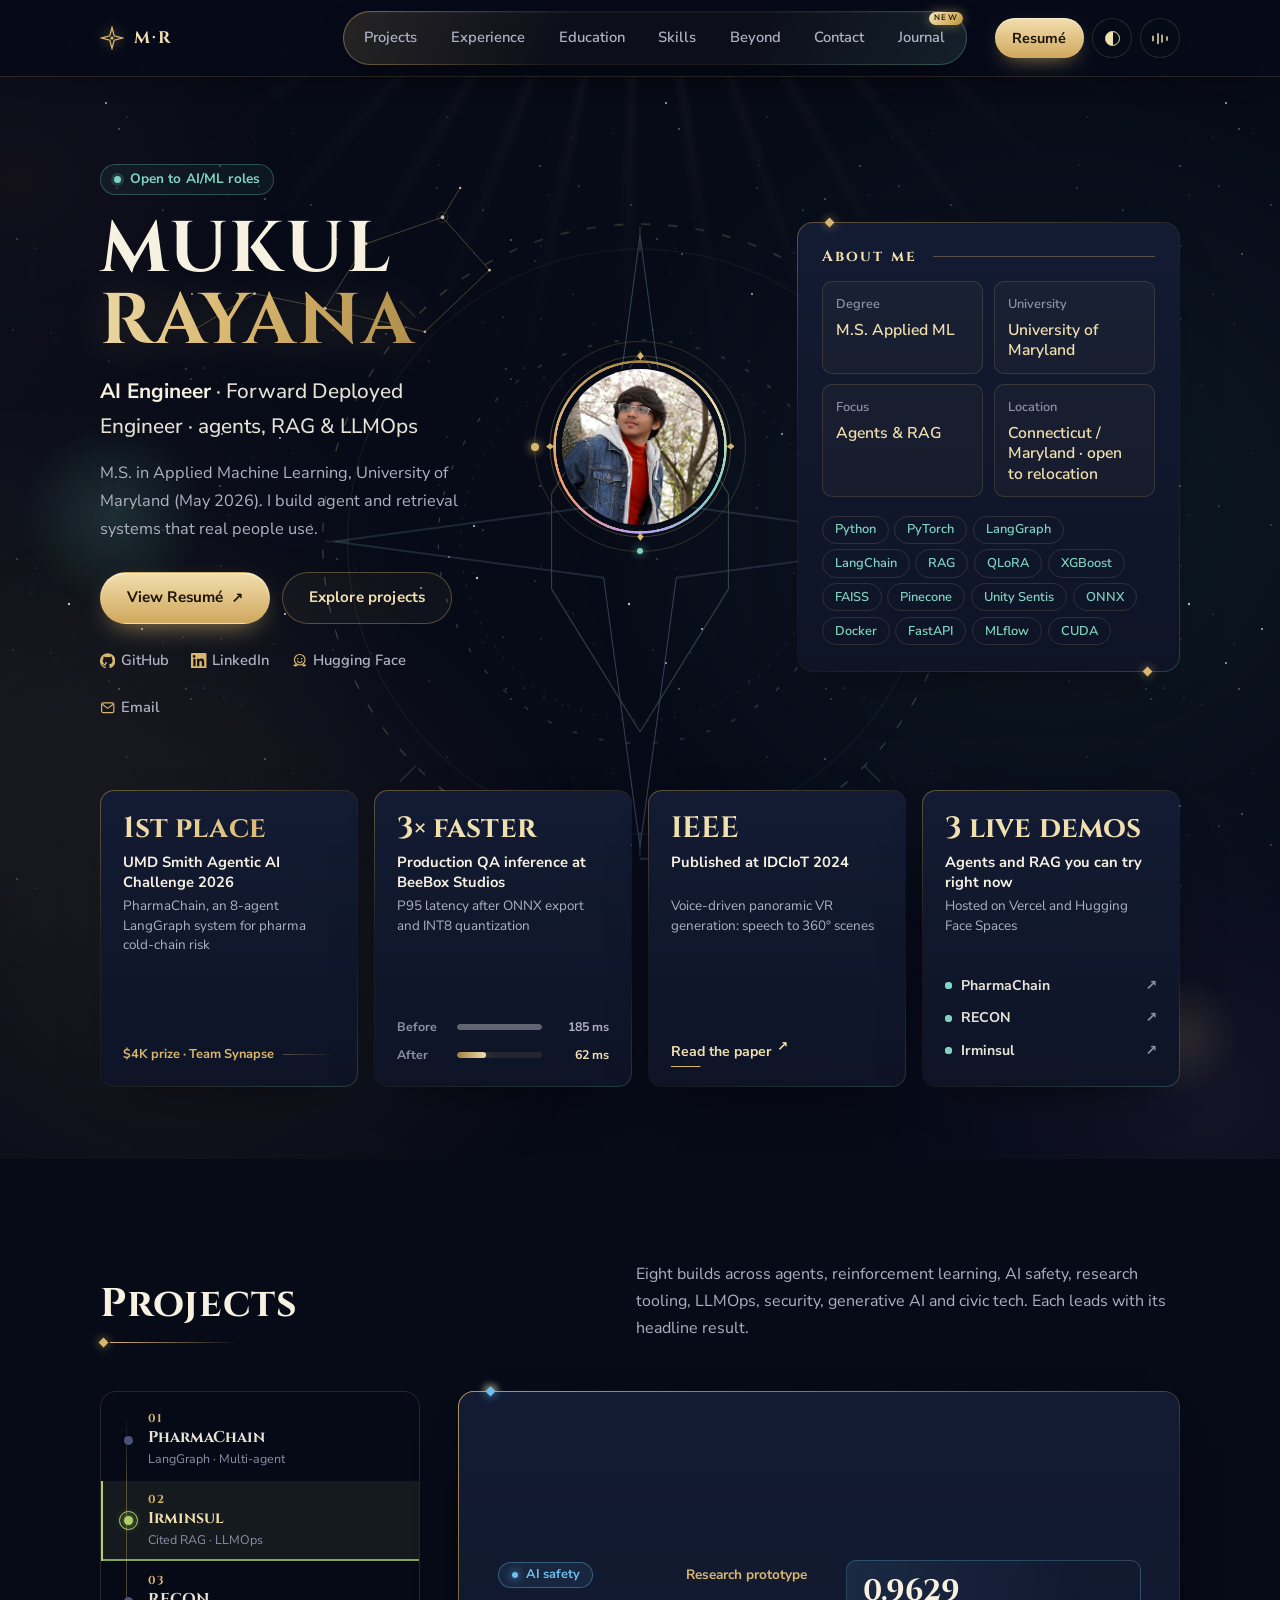
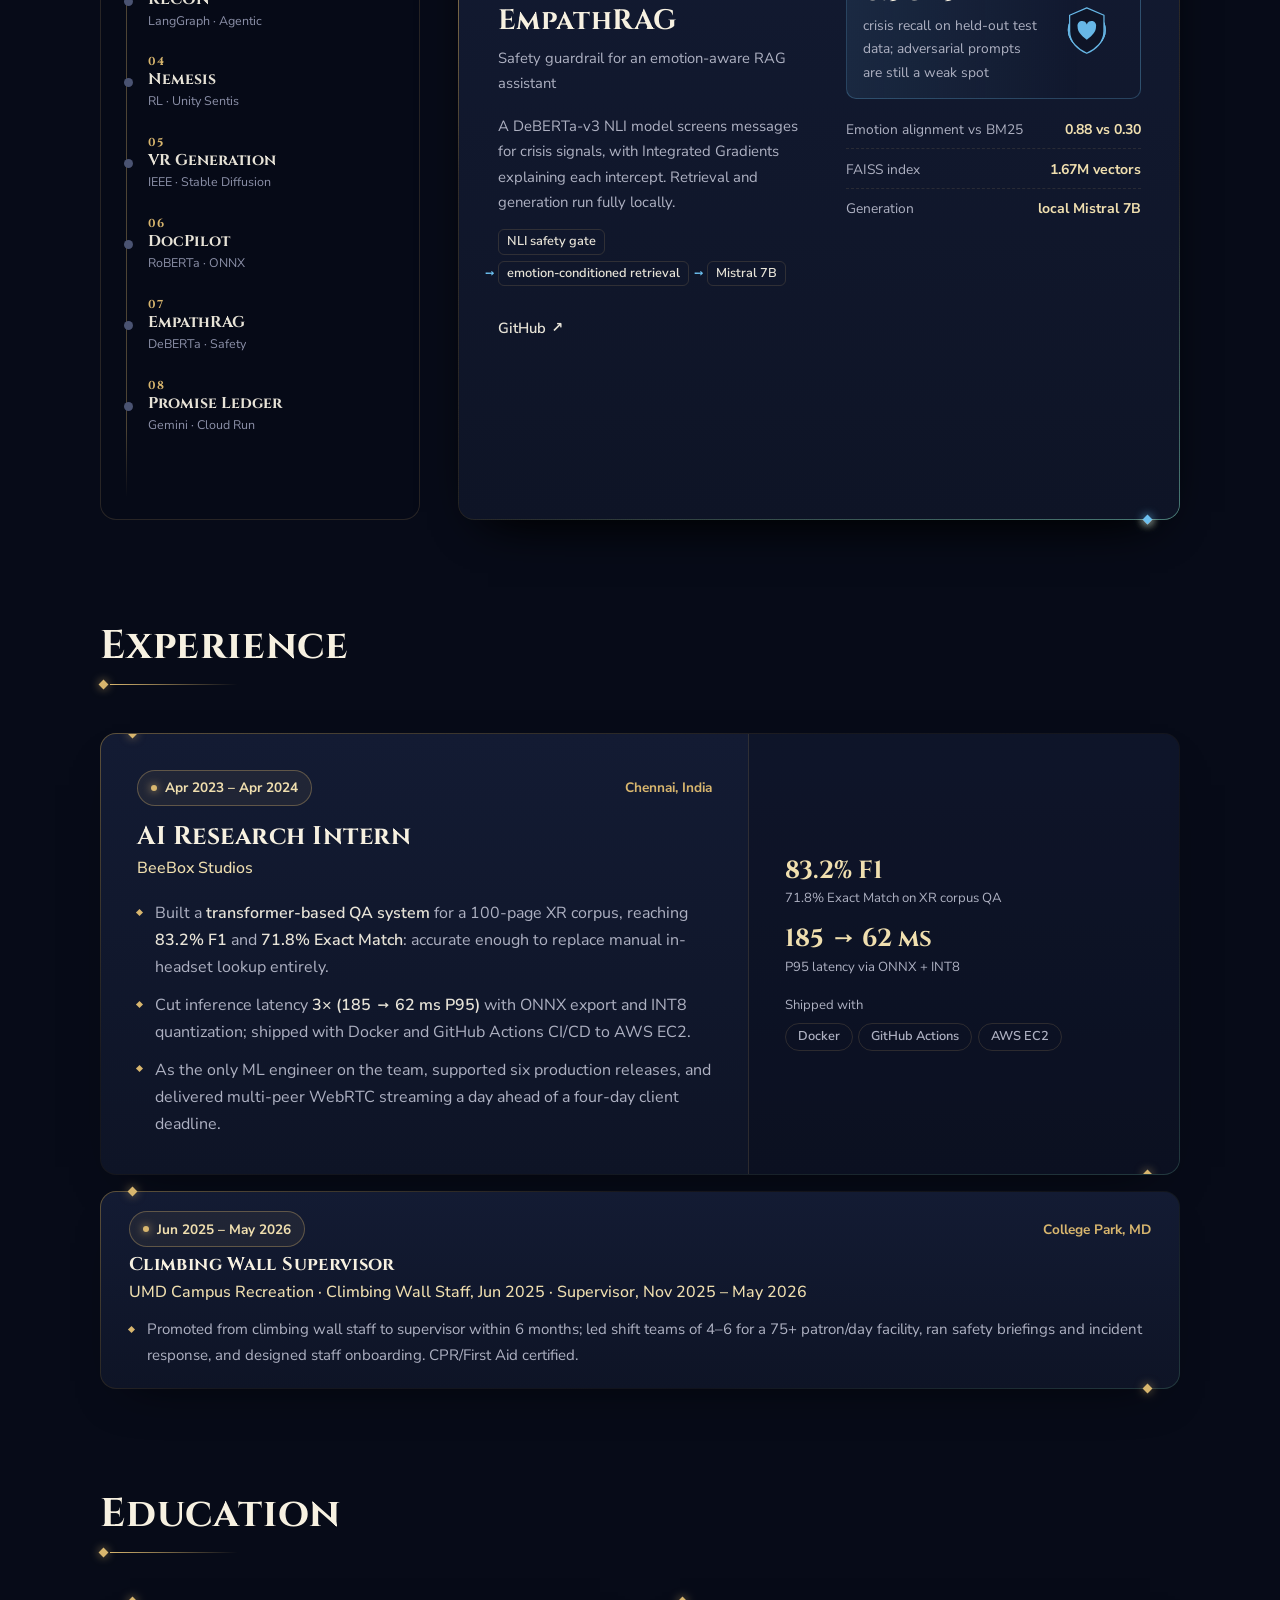
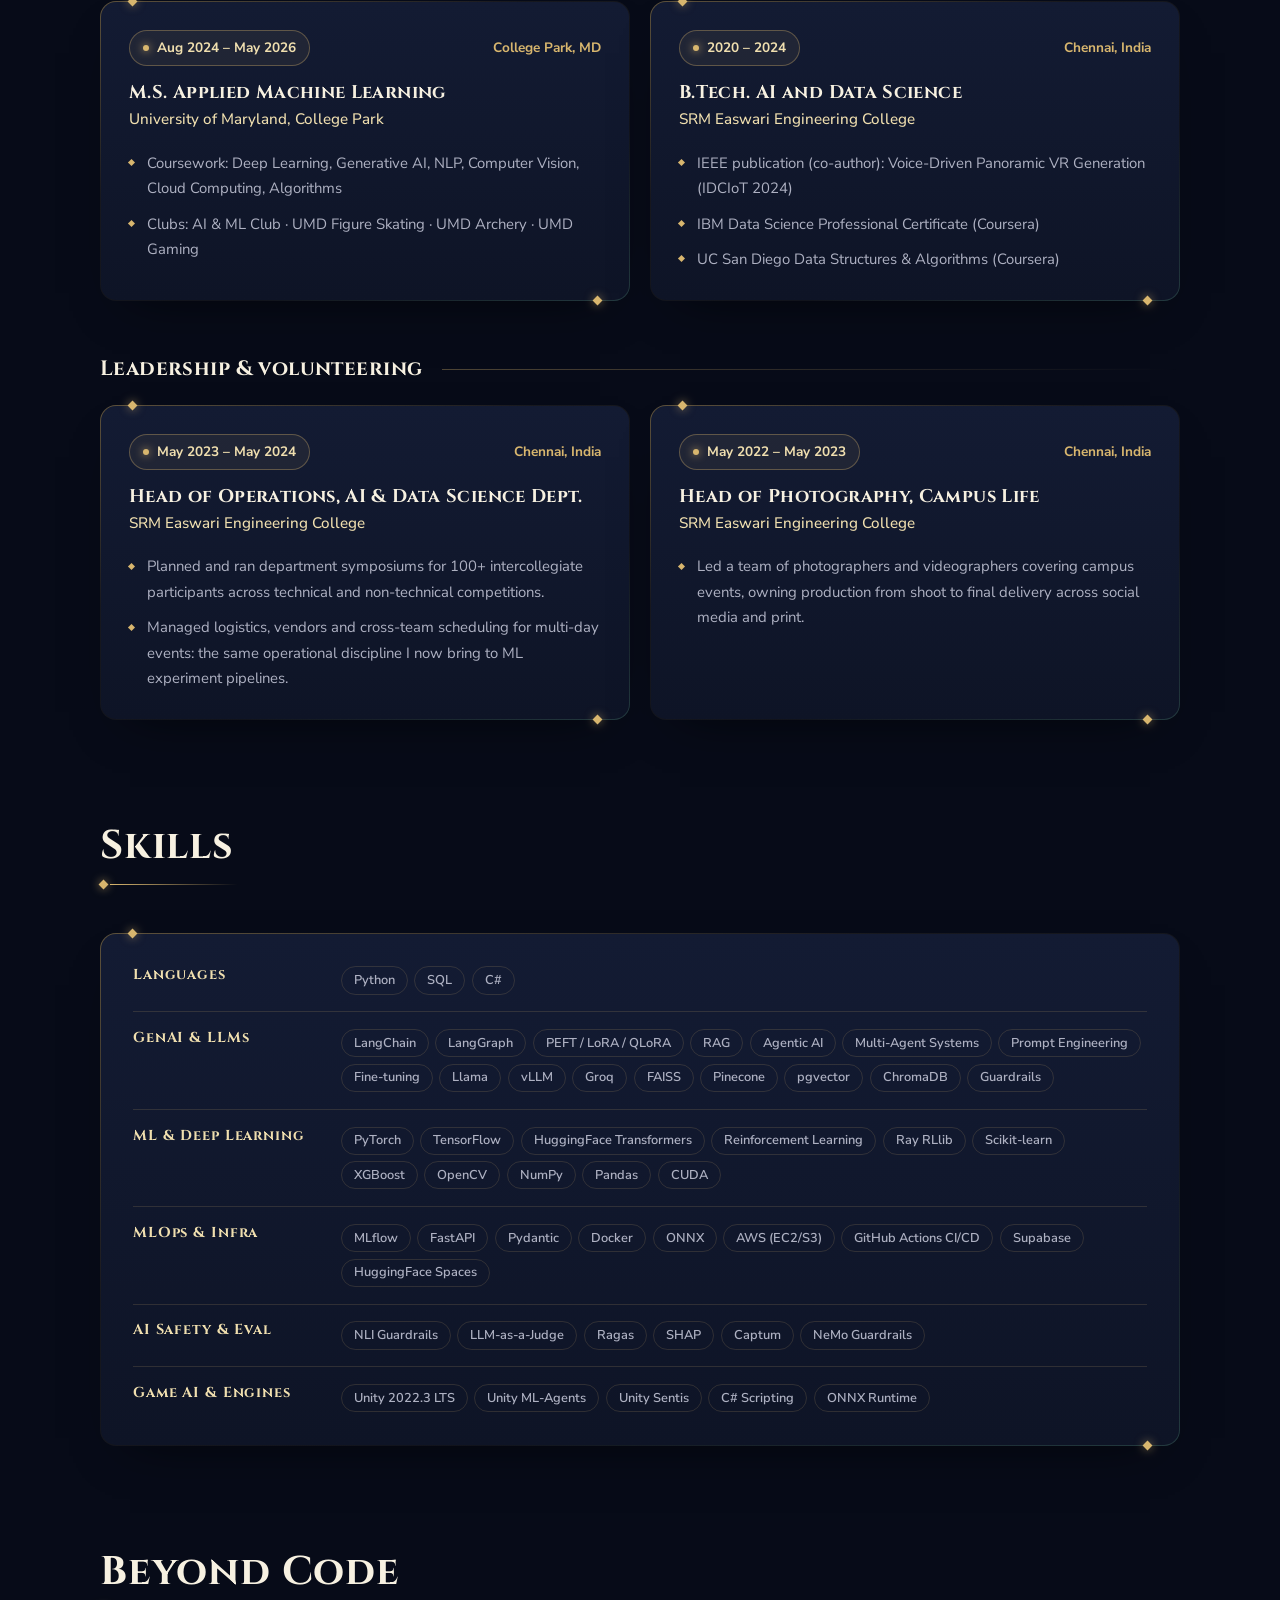
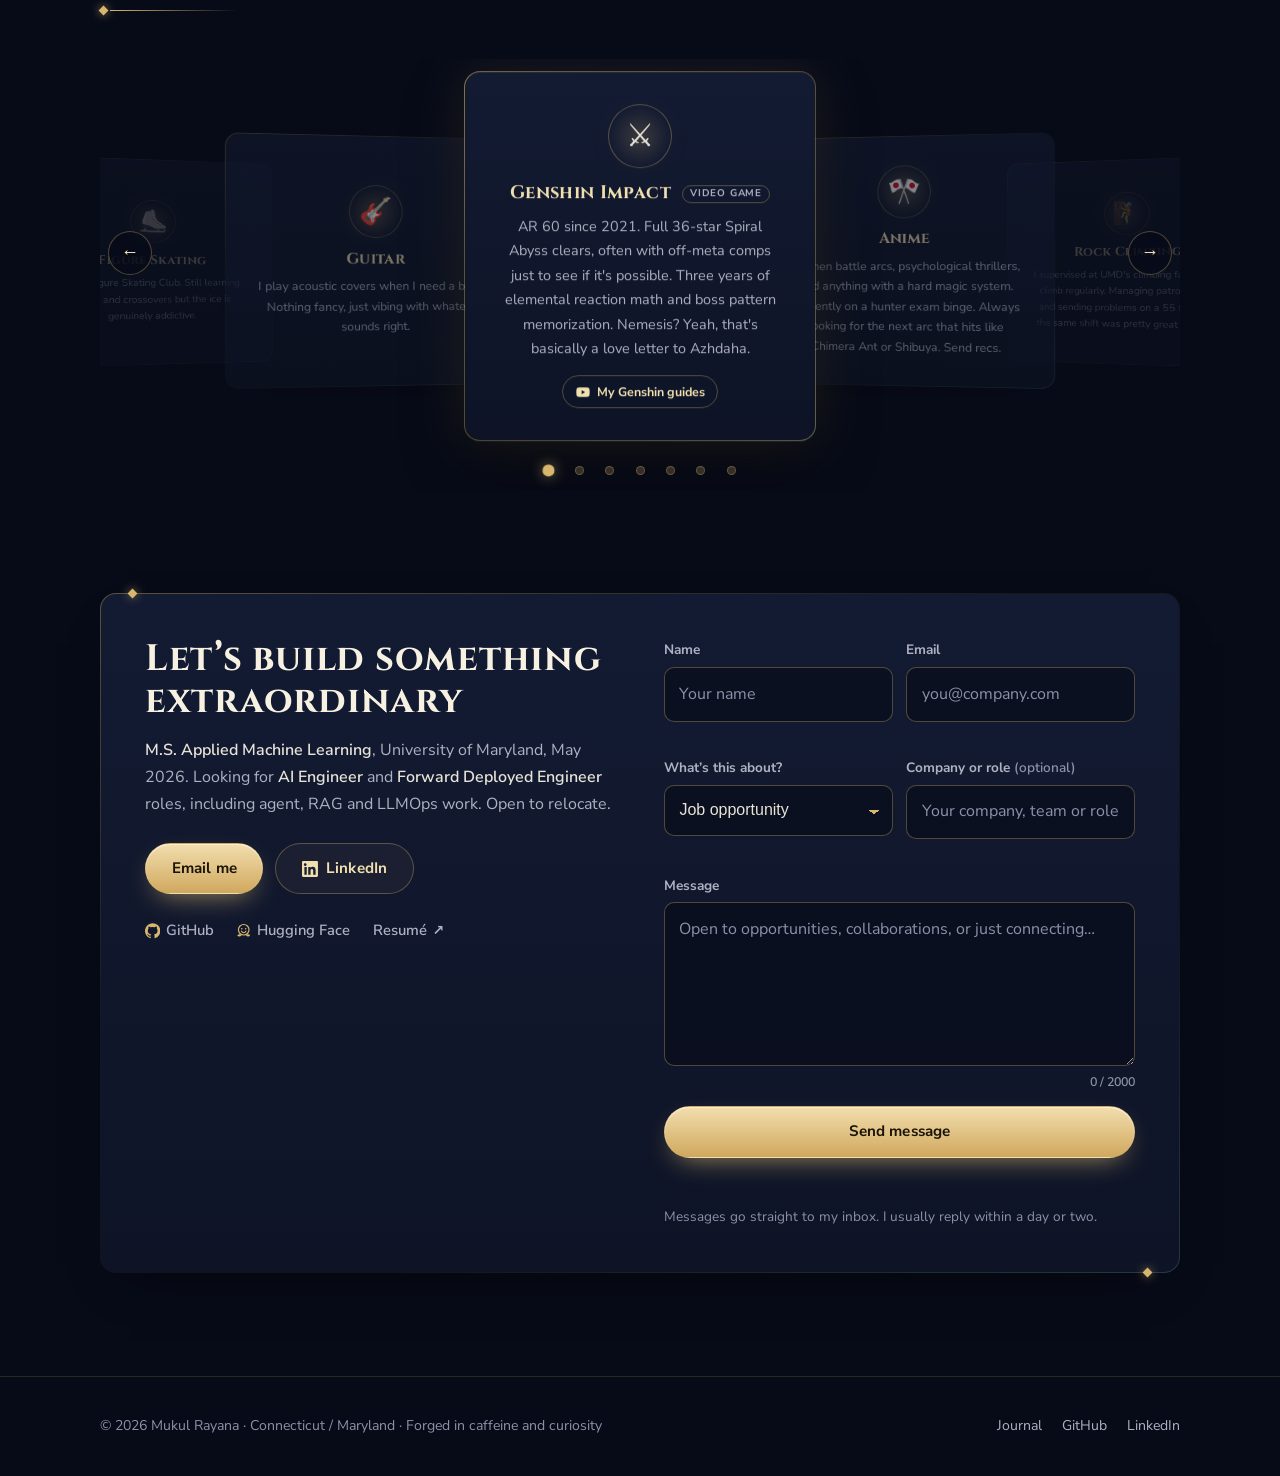
==== index.html @ 982481c1 "Demo loops: follow every tab change, pause behind pop-ups and hidden tabs, posters load near the sec" ====
<!DOCTYPE html>
<html lang="en">
<head>
<meta charset="UTF-8">
<meta http-equiv="Content-Security-Policy" content="default-src 'self'; script-src 'self'; style-src 'self' 'unsafe-inline'; img-src 'self' data:; font-src 'self'; connect-src 'self' https://api.web3forms.com; form-action 'self' https://api.web3forms.com; base-uri 'self'; object-src 'none'; frame-src 'self' https://www.youtube-nocookie.com; media-src 'self'; manifest-src 'self'; worker-src 'none'; upgrade-insecure-requests">
<meta name="referrer" content="strict-origin-when-cross-origin">
<meta name="viewport" content="width=device-width, initial-scale=1">
<title>Mukul Rayana · AI Engineer &amp; Forward Deployed Engineer</title>
<meta name="description" content="Mukul Rayana, AI engineer building agent and retrieval systems that real people use. 1st place, UMD Smith Agentic AI Challenge. IEEE co-author. Live demos.">
<meta name="theme-color" content="#060913">
<meta property="og:title" content="Mukul Rayana · AI Engineer &amp; Forward Deployed Engineer">
<meta property="og:description" content="AI engineer building agent and retrieval systems that real people use. M.S. Applied ML @ UMD. IEEE published. Live HuggingFace demos.">
<meta property="og:image" content="https://mukulray1603.github.io/assets/images/Mypic.jpeg">
<meta property="og:image:width" content="1200">
<meta property="og:image:height" content="675">
<meta property="og:url" content="https://mukulray1603.github.io/">
<meta property="og:type" content="website">
<meta name="twitter:card" content="summary_large_image">
<link rel="canonical" href="https://mukulray1603.github.io/">
<link rel="icon" href="assets/favicon.svg" type="image/svg+xml">
<link rel="preload" href="assets/fonts/nunito-sans-latin.woff2" as="font" type="font/woff2" crossorigin>
<link rel="preload" href="assets/fonts/cinzel-latin.woff2" as="font" type="font/woff2" crossorigin>
<link rel="stylesheet" href="assets/css/site.css">
<script src="assets/js/site.js" defer></script>
<script src="assets/js/head.js"></script>
<script type="application/ld+json">
{"@context":"https://schema.org","@type":"Person","name":"Mukul Rayana","jobTitle":"AI Engineer & Forward Deployed Engineer","description":"AI engineer building agent and retrieval systems that real people use.","url":"https://mukulray1603.github.io","image":"https://mukulray1603.github.io/assets/images/mukul-portrait.jpg","alumniOf":[{"@type":"CollegeOrUniversity","name":"University of Maryland, College Park"},{"@type":"CollegeOrUniversity","name":"SRM Easwari Engineering College"}],"sameAs":["https://github.com/MukulRay1603","https://linkedin.com/in/mukul-rayana","https://huggingface.co/MukulRay"],"knowsAbout":["Machine Learning","Large Language Models","Retrieval-Augmented Generation","Multi-Agent Systems","LLMOps","Reinforcement Learning","Game AI"]}
</script>
<style>
/* ─── opening: the star draws, the name settles, then we zoom through it ─── */
.intro{position:fixed;inset:0;z-index:5000;display:grid;place-items:center;align-content:center;gap:1.6rem;background:radial-gradient(circle at 50% 45%,#111a33,#070b18 65%);pointer-events:none;animation:introOut .4s .9s cubic-bezier(.7,0,.3,1) forwards}
.intro-done .intro{display:none}
.intro-star{width:min(42vmin,300px);height:auto;filter:drop-shadow(0 0 18px rgba(216,182,110,.55));animation:introZoom .4s .9s cubic-bezier(.7,0,.3,1) forwards}
.intro-star *{stroke-dasharray:1;stroke-dashoffset:1;animation:draw .7s cubic-bezier(.4,0,.2,1) forwards}
.intro-star circle{stroke-dasharray:.012 .02;stroke-dashoffset:0;opacity:0;animation:introFade .8s .25s forwards}
.intro-star polygon+polygon{animation-delay:.3s}
.intro-name{font:700 clamp(1.2rem,3vw,1.9rem)/1 var(--serif);letter-spacing:.6em;text-transform:uppercase;color:#f7f1e1;opacity:0;animation:introName .6s .2s cubic-bezier(.22,1,.36,1) forwards}
.intro-name span+span{color:#d8b66e}
@keyframes introName{to{opacity:1;letter-spacing:.22em}}
@keyframes introFade{to{opacity:.8}}
@keyframes introZoom{to{transform:scale(7) rotate(25deg);opacity:0}}
@keyframes introOut{to{opacity:0;visibility:hidden}}

/* ─── HERO ─── */
.hero{position:relative;isolation:isolate;overflow:hidden;padding-block:clamp(2.5rem,7vw,5.5rem) clamp(2.5rem,6vw,4.5rem)}
@media (min-width:1000px) and (min-height:720px){.hero{min-height:calc(100svh - 4rem);display:flex;flex-direction:column;justify-content:center}}
/* parallax layers (moved by JS: mouse on desktop, scroll everywhere) */
.layers{position:absolute;inset:0;z-index:-1;pointer-events:none}
.layer{position:absolute;inset:-8%;will-change:transform}
.l-nebula{background:
  radial-gradient(ellipse 55% 60% at 78% 38%,rgba(111,214,187,.08),transparent 60%),
  radial-gradient(ellipse 50% 55% at 18% 72%,rgba(217,184,113,.09),transparent 60%),
  radial-gradient(ellipse 40% 45% at 88% 85%,rgba(187,147,247,.07),transparent 55%),
  radial-gradient(ellipse 35% 35% at 8% 12%,rgba(242,142,98,.05),transparent 55%)}
.l-grid{background-image:linear-gradient(rgba(217,184,113,.035) 1px,transparent 1px),linear-gradient(90deg,rgba(217,184,113,.035) 1px,transparent 1px);background-size:72px 72px;
  -webkit-mask-image:radial-gradient(ellipse 70% 70% at 60% 45%,#000 20%,transparent 75%);mask-image:radial-gradient(ellipse 70% 70% at 60% 45%,#000 20%,transparent 75%)}
.hero-photo{position:relative}
.hero-photo .portrait{z-index:1}
.hero .l-rune{position:absolute;inset:auto;left:50%;top:50%;width:min(680px,92vw);height:auto;aspect-ratio:1;margin:calc(min(680px,92vw) / -2) 0 0 calc(min(680px,92vw) / -2);z-index:-1;perspective:1200px;pointer-events:none}
.rune-tilt{width:100%;height:100%;transform-style:preserve-3d;will-change:transform}
.rune{width:100%;height:100%;opacity:.32;animation:spin 60s linear infinite}
.rune .rune-inner{transform-origin:50% 50%;animation:spin 38s linear infinite reverse}
@keyframes fadein{to{opacity:1}}
.rays{position:absolute;left:50%;top:-25%;width:150%;height:115%;translate:-50% 0;pointer-events:none;transform-origin:50% 0;
  background:repeating-conic-gradient(from 180deg at 50% 0%,transparent 0deg,rgba(240,223,175,.05) 1.5deg,transparent 3.5deg,transparent 10deg);
  -webkit-mask-image:radial-gradient(ellipse 45% 70% at 50% 0%,#000 15%,transparent 72%);mask-image:radial-gradient(ellipse 45% 70% at 50% 0%,#000 15%,transparent 72%);
  animation:sway 18s ease-in-out infinite alternate}
@keyframes sway{from{transform:rotate(-3deg)}to{transform:rotate(3deg)}}
.spotlight{position:absolute;left:0;top:0;width:46rem;height:46rem;margin:-23rem 0 0 -23rem;border-radius:50%;background:radial-gradient(circle,rgba(217,184,113,.075),rgba(111,214,187,.03) 35%,transparent 62%);opacity:0;transition:opacity .6s;will-change:transform}
.hero:hover .spotlight{opacity:1}
.motes i{position:absolute;bottom:-12px;left:var(--x);width:var(--s);height:var(--s);border-radius:50%;background:var(--mc);box-shadow:0 0 8px var(--mc);opacity:0;animation:mote var(--d) var(--dl) linear infinite}
@keyframes mote{0%{transform:translate3d(0,0,0);opacity:0}12%{opacity:.85}85%{opacity:.5}100%{transform:translate3d(var(--dx),-90vh,0);opacity:0}}
.orb{position:absolute;left:var(--x);top:var(--y);width:var(--s);height:var(--s);border-radius:50%;background:radial-gradient(circle,var(--oc),transparent 68%);animation:float var(--d) ease-in-out infinite alternate}
@keyframes float{to{transform:translate(var(--tx),var(--ty)) scale(1.14)}}
/* lite tier: fewer layers, no 3D/blur, still elegant */
.lite .l-grid,.lite .motes,.lite .spotlight,.lite .shimmer{display:none}
.lite .rune,.lite .rune .rune-inner,.lite .orb,.lite .hero h1 span,.lite .rays{animation:none}
.lite .rune-tilt{will-change:auto}
.lite .orb:nth-child(n+3){display:none}
.hero.is-off *,.hero.is-off *::before,.hero.is-off *::after{animation-play-state:paused!important}
@keyframes rise{from{transform:translateY(18px)}}
.hero-grid>*{animation:rise .9s cubic-bezier(.22,1,.36,1) both}
.hero-grid>:nth-child(2){animation-delay:.1s}
.hero-grid>:nth-child(3){animation-delay:.2s}
.name-wrap{position:relative;isolation:isolate}
.figure{position:absolute;z-index:-1;left:22%;top:-8%;width:min(560px,92%);height:auto;pointer-events:none;overflow:visible}
.figure line{stroke:var(--gold);stroke-width:1;vector-effect:non-scaling-stroke;opacity:.32;stroke-dasharray:1;stroke-dashoffset:1;animation:draw 2.4s .2s cubic-bezier(.4,0,.2,1) forwards}
.figure .node{fill:var(--gold-hi);opacity:.8}
.figure .halo{fill:none;stroke:var(--gold);opacity:.3}
@keyframes draw{to{stroke-dashoffset:0}}
.no-anim .figure line{stroke-dashoffset:0}
.hero-grid{display:grid;grid-template-columns:minmax(0,1fr) auto minmax(0,1fr);gap:clamp(2rem,4vw,4.5rem);align-items:center}
.hero-photo{display:flex;flex-direction:column;align-items:center;gap:1rem}
.status{display:inline-flex;align-items:center;gap:.55rem;padding:.4rem .8rem;border:1px solid rgba(111,214,187,.3);border-radius:999px;background:rgba(111,214,187,.06);font-size:.85rem;font-weight:700;line-height:1.2;letter-spacing:.01em;color:var(--anemo)}
.status i{width:7px;height:7px;border-radius:50%;background:var(--anemo);box-shadow:0 0 0 3px rgba(111,214,187,.18)}
.hero h1{padding-top:1.2rem;font-size:clamp(2.6rem,5.6vw,5rem);line-height:1;font-weight:700;letter-spacing:.03em;text-transform:uppercase;color:var(--title)}
.hero h1 span{display:block;background:linear-gradient(100deg,var(--gold-lo) 0%,var(--gold) 25%,var(--gold-hi) 42%,var(--shine) 50%,var(--gold-hi) 58%,var(--gold) 75%,var(--gold-lo) 100%);background-size:260% 100%;background-position:100% 0;-webkit-background-clip:text;background-clip:text;color:transparent;animation:shine 9s 1.5s ease-in-out infinite;filter:drop-shadow(0 4px 22px rgba(var(--g),.2))}
@keyframes shine{0%,62%{background-position:100% 0}100%{background-position:-60% 0}}
.role{margin-top:1rem;font-size:clamp(1.05rem,2.2vw,1.3rem);font-weight:500;color:var(--text)}
.role b{color:var(--title);font-weight:700}
.lede{margin-top:1rem;max-width:36rem;color:var(--muted);font-size:1.02rem}
.hero-cta{display:flex;flex-wrap:wrap;gap:.75rem;margin-top:1.8rem}
.hero-links{display:flex;flex-wrap:wrap;gap:.2rem 1.4rem;margin-top:.9rem}
.si{width:1.05em;height:1.05em;flex:none}
.text-link .si{color:var(--gold)}
.text-link:hover .si{color:var(--gold-hi)}

.card-id{padding:1.6rem 1.5rem;max-width:26rem;justify-self:end;width:100%}
.card-lbl{display:flex;align-items:center;gap:1rem;margin-bottom:1.1rem;font:700 .95rem/1 var(--serif);letter-spacing:.14em;color:var(--gold-hi)}
.card-lbl::after{content:"";flex:1;height:1px;background:var(--line-2)}
.stat-grid{display:grid;grid-template-columns:1fr 1fr;gap:.65rem;margin-bottom:1.15rem}
.stat{padding:.75rem .85rem;border:1px solid var(--line);border-radius:10px;background:rgba(217,184,113,.035);transition:border-color .25s,background .25s}
.stat:hover{border-color:var(--line-2);background:rgba(217,184,113,.07)}
.stat span{display:block;font-size:.8rem;font-weight:600;color:var(--faint)}
.stat b{display:block;margin-top:.25rem;font-size:.98rem;font-weight:600;line-height:1.3;color:var(--gold-hi)}
.chips{display:flex;flex-wrap:wrap;gap:.35rem}
.chips .tag{color:var(--anemo);transition:color .2s,border-color .2s,transform .2s}
.chips .tag:hover{color:var(--gold-hi);border-color:var(--line-2);transform:translateY(-2px)}
.portrait{position:relative;width:clamp(10rem,11.5vw,13.5rem);height:clamp(10rem,11.5vw,13.5rem);margin:1.6rem}
.portrait img{position:relative;width:100%;height:100%;border-radius:50%;object-fit:cover;border:2px solid var(--bg);transition:transform .6s cubic-bezier(.22,1,.36,1)}
.portrait picture{position:relative;z-index:1;height:100%;border-radius:50%;overflow:hidden}
.portrait:hover img{transform:scale(1.06)}
.portrait::before{content:"";position:absolute;inset:-7px;border-radius:50%;background:conic-gradient(from 0deg,var(--gold-lo),var(--gold-hi),var(--anemo),var(--electro),var(--pyro),var(--gold),var(--gold-lo));
  -webkit-mask:radial-gradient(farthest-side,transparent calc(100% - 3px),#000 calc(100% - 2.5px));mask:radial-gradient(farthest-side,transparent calc(100% - 3px),#000 calc(100% - 2.5px));animation:spin 9s linear infinite}
.orbit{position:absolute;inset:-1.6rem;border:1px solid rgba(217,184,113,.2);border-radius:50%;animation:spin 20s linear infinite}
.orbit::before,.orbit::after{content:"";position:absolute;border-radius:50%}
.orbit::before{top:50%;left:-4px;width:8px;height:8px;margin-top:-4px;background:var(--gold);box-shadow:0 0 10px var(--gold)}
.orbit::after{bottom:-3px;left:50%;width:6px;height:6px;margin-left:-3px;background:var(--anemo);box-shadow:0 0 10px var(--anemo)}
.portrait svg{position:absolute;inset:-9%;width:118%;height:118%;max-width:none;color:var(--gold);pointer-events:none}
.portrait .ring{animation:spin 90s linear infinite;transform-origin:50% 50%}
@keyframes spin{to{transform:rotate(360deg)}}

/* quest log — headline stats */
.questlog{margin-top:clamp(2.5rem,5vw,3.75rem);display:grid;grid-template-columns:repeat(4,minmax(0,1fr));gap:1rem}
.ql{display:flex;flex-direction:column;padding:1.3rem 1.35rem 1.25rem;border-radius:14px}
.ql-v{display:block;font:700 clamp(1.5rem,2.3vw,1.95rem)/1.1 var(--serif);font-variant-numeric:lining-nums;color:var(--gold-hi);letter-spacing:.005em}
.ql-l{margin-top:.55rem;font-size:.92rem;font-weight:700;line-height:1.35;color:var(--title)}
.ql-s{margin-top:.25rem;font-size:.84rem;line-height:1.45;color:var(--muted)}
.ql-x{margin-top:auto;padding-top:1rem}
@supports (grid-template-rows:subgrid){
  .ql{display:grid;grid-row:span 4;grid-template-rows:subgrid;row-gap:0}
  .ql-x{margin-top:0;align-self:end}
}
/* 1st place: gold-foil shine */
.foil{background:linear-gradient(100deg,var(--gold) 0%,var(--gold-hi) 30%,var(--shine) 45%,var(--gold-hi) 60%,var(--gold) 100%);background-size:250% 100%;background-position:100% 0;-webkit-background-clip:text;background-clip:text;color:transparent;animation:shine 6s 2s ease-in-out infinite}
.ql-award .ql-x{display:flex;align-items:center;gap:.6rem;font-size:.8rem;font-weight:700;color:var(--gold)}
.ql-award .ql-x::before{content:"";flex:1;height:1px;background:linear-gradient(90deg,var(--line-2),transparent);order:2}
/* 3x faster: before/after latency bars */
.bars-cmp{display:grid;gap:.45rem}
.bar-row{display:grid;grid-template-columns:3.2rem minmax(0,1fr) 3.6rem;align-items:center;gap:.6rem;font-size:.78rem;font-weight:700;color:var(--faint)}
.bar-row b{text-align:right;color:var(--muted);font-weight:700}
.bar-track{height:6px;border-radius:999px;background:rgba(var(--g),.1);overflow:hidden}
.bar-fill{display:block;height:100%;width:var(--w);border-radius:inherit;background:rgba(174,177,194,.45);transform:scaleX(0);transform-origin:left;transition:transform 1.3s cubic-bezier(.22,1,.36,1)}
.bar-row.now .bar-fill{background:linear-gradient(90deg,var(--gold-lo),var(--gold-hi));box-shadow:0 0 12px rgba(var(--g),.45);transition-delay:.35s}
.bar-row.now b{color:var(--gold-hi)}
.questlog.play .bar-fill,.no-anim .bar-fill{transform:scaleX(1)}
/* IEEE: underline that draws on hover */
.paper-link{position:relative;display:inline-flex;gap:.35rem;font-size:.88rem;font-weight:700;color:var(--gold-hi);text-decoration:none}
.paper-link::after{content:"";position:absolute;left:0;right:0;bottom:-3px;height:1px;background:var(--gold);transform:scaleX(.25);transform-origin:left;transition:transform .45s cubic-bezier(.22,1,.36,1)}
.paper-link:hover::after,.paper-link:focus-visible::after{transform:scaleX(1)}
/* live demos: pulsing status dots */
.live-list{display:grid;gap:.15rem}
.live-list a{display:flex;align-items:center;gap:.6rem;min-height:30px;font-size:.88rem;font-weight:700;color:var(--text);text-decoration:none;transition:color .2s}
.live-list a:hover{color:var(--gold-hi)}
.live-list a span{margin-left:auto;color:var(--faint);font-weight:600}
.live{position:relative;width:7px;height:7px;flex:none;border-radius:50%;background:var(--anemo)}
.live::after{content:"";position:absolute;inset:0;border-radius:50%;background:var(--anemo);animation:ping 2.4s cubic-bezier(0,0,.2,1) infinite}
.live-list a:nth-child(2) .live::after{animation-delay:.8s}.live-list a:nth-child(3) .live::after{animation-delay:1.6s}
@keyframes ping{0%{transform:scale(1);opacity:.6}80%,100%{transform:scale(2.8);opacity:0}}
.lite .foil,.lite .live::after{animation:none}

/* ─── EXPERIENCE ─── */
.xp-main{display:grid;grid-template-columns:minmax(0,1.5fr) minmax(0,1fr);gap:0;overflow:hidden}
.xp-body{padding:clamp(1.4rem,3.5vw,2.25rem)}
.xp-meta{display:flex;flex-wrap:wrap;align-items:center;justify-content:space-between;gap:.5rem 1rem;font-size:.85rem;font-weight:700;color:var(--gold)}
.xp-meta span:first-child{display:inline-flex;align-items:center;gap:.5rem;padding:.34rem .8rem;border-radius:999px;border:1px solid var(--line-2);background:rgba(var(--g),.07);color:var(--gold-hi)}
.xp-meta span:first-child::before{content:"";width:6px;height:6px;border-radius:50%;background:var(--gold);box-shadow:0 0 8px var(--gold)}
.xp-role{margin-top:1rem;font-size:clamp(1.3rem,2.2vw,1.6rem);color:var(--title)}
.xp-co{margin-top:.25rem;font-weight:500;color:var(--gold-hi)}
.bullets{margin-top:1.1rem;display:grid;gap:.65rem}
.bullets li{position:relative;padding-left:1.15rem;color:var(--muted)}
.bullets li::before{content:"";position:absolute;left:0;top:.62em;width:5px;height:5px;transform:rotate(45deg);background:var(--gold)}
.bullets b{color:var(--text);font-weight:600}
.xp-stats{padding:clamp(1.4rem,3.5vw,2.25rem);border-left:1px solid var(--line);background:rgba(var(--ink),.35);display:grid;gap:1rem;align-content:center}
.xs{display:grid;gap:.2rem}
.xs-v{font:700 1.55rem/1.1 var(--serif);font-variant-numeric:lining-nums;color:var(--gold-hi)}
.xs-l{font-size:.82rem;color:var(--muted)}
.xs-stack{display:flex;flex-wrap:wrap;gap:.35rem;margin-top:.2rem}
.xp-minor{margin-top:1rem;padding:1.2rem clamp(1.2rem,3vw,1.75rem)}
.xp-minor .xp-role{font-size:1.15rem;margin-top:.4rem}
.xp-minor .bullets{margin-top:.7rem;font-size:.94rem}

/* ─── PROJECTS (artifacts) ─── */
/* Stellar Archive: constellation rail + one project on stage, auto-advance */
.archive{display:grid;grid-template-columns:20rem minmax(0,1fr);gap:clamp(1.25rem,3vw,2.5rem);align-items:start}
.rail{position:sticky;top:5.5rem;display:flex;flex-direction:column;padding:.5rem 0;border:1px solid var(--line);border-radius:var(--r);background:rgba(var(--ink),.62)}
.rail::before{content:"";position:absolute;left:calc(1.25rem + 5px);top:1.4rem;bottom:1.4rem;width:1px;background:linear-gradient(transparent,var(--line-2) 10%,var(--line-2) 90%,transparent)}
.rail-item{--c:var(--gold);position:relative;display:flex;align-items:center;gap:.95rem;width:100%;padding:.85rem 1.25rem;border:0;border-left:2px solid transparent;background:none;text-align:left;cursor:pointer;overflow:hidden;transition:background .25s,border-color .25s}
.rail-item:hover{background:rgba(217,184,113,.045)}
.rail-item[aria-selected="true"]{border-left-color:var(--c);background:color-mix(in srgb,var(--c) 8%,transparent)}
.rail-item:focus-visible{outline:2px solid var(--gold-hi);outline-offset:-3px;border-radius:0}
.rail-dot{position:relative;z-index:1;flex:none;width:9px;height:9px;margin-left:1px;border-radius:50%;background:var(--dot);transition:background .3s,box-shadow .3s}
.rail-item:hover .rail-dot{background:color-mix(in srgb,var(--c) 60%,var(--dot))}
.rail-item[aria-selected="true"] .rail-dot{background:var(--c);box-shadow:0 0 10px var(--c)}
.rail-item[aria-selected="true"] .rail-dot::after{content:"";position:absolute;inset:-5px;border-radius:50%;border:1px solid var(--c);animation:pulse 2.4s ease-out infinite}
@keyframes pulse{from{opacity:.8;transform:scale(1)}to{opacity:0;transform:scale(2.4)}}
.rail-text{display:grid;min-width:0}
.rail-num{font:700 .72rem/1 var(--serif);letter-spacing:.1em;font-variant-numeric:lining-nums;color:var(--gold)}
[data-theme="light"] .rail-num{color:var(--gold-hi)}
.rail-name{margin-top:.25rem;font:700 .98rem/1.2 var(--serif);color:var(--text);transition:color .25s}
.rail-item:hover .rail-name,.rail-item[aria-selected="true"] .rail-name{color:var(--gold-hi)}
.rail-sub{margin-top:.2rem;font-size:.78rem;line-height:1.3;color:var(--faint);white-space:nowrap;overflow:hidden;text-overflow:ellipsis}
.rail-bar{position:absolute;left:0;right:0;bottom:0;height:2px;background:var(--c);opacity:.75;transform:scaleX(0);transform-origin:left}
.archive.auto .rail-item[aria-selected="true"] .rail-bar{animation:fill 9s linear forwards}
.archive.paused .rail-bar{animation-play-state:paused!important}
@keyframes fill{to{transform:scaleX(1)}}
.stage{position:relative;display:grid;min-width:0}
.stage>.art{grid-area:1/1;opacity:0;visibility:hidden;transform:translateY(16px) scale(.985);transition:opacity .45s,transform .55s cubic-bezier(.22,1,.36,1),visibility 0s .45s,border-color .25s}
.art-num{display:none}
.stage>.art.is-on{opacity:1;visibility:visible;transform:none;transition:opacity .55s .1s,transform .65s cubic-bezier(.22,1,.36,1) .1s,visibility 0s,border-color .25s}
@media (min-width:1100px){.archive{align-items:stretch}}
@media (min-width:861px) and (max-width:1099px){.stage>.art:not(.is-on){display:none}}
@media (min-width:1100px){
  .stage>.art:not(.art-feat){display:grid;grid-template-columns:minmax(0,1.05fr) minmax(0,1fr);column-gap:clamp(1.5rem,3vw,3rem);grid-auto-flow:row dense;align-content:center;padding:clamp(1.75rem,3vw,2.75rem)}
  .stage>.art:not(.art-feat)>*{grid-column:1}
  .stage>.art:not(.art-feat)>.main-stat{grid-column:2;grid-row:1/span 3;align-self:end;margin-top:0}
  .stage>.art:not(.art-feat)>.subs{grid-column:2;grid-row:4/span 4;align-self:start}
  .stage>.art:not(.art-feat) h3{font-size:clamp(1.45rem,2.2vw,1.85rem)}
  .stage>.art:not(.art-feat)>.art-links{padding-top:1.25rem}
  /* project section: list and card share one height; cards with media keep tags and links beside the thumbnails */
  .stage>.art:has(>.demos)>.subs{grid-row:4}
  .stage>.art:has(>.demos)>.demos{grid-column:1;grid-row:5;margin-top:1rem}
  .stage>.art:has(>.demos)>.art-side{grid-column:2;grid-row:5;align-self:center;margin-top:1rem}
  .art-side .flow{margin-top:0}
  .art-side .art-links{padding-top:.8rem}
  /* featured card: wider text column, compact pipeline, only the stat the pipeline doesn't already show */
  .art-feat{grid-template-columns:minmax(0,1.25fr) minmax(0,1fr)}
  .art-feat .subs{margin-top:.5rem}
  .art-feat .subs li:not(:nth-child(3)){display:none}
  .arch{padding:.95rem 1rem}
  .arch ol{gap:.4rem}
  .arch li{padding:.5rem .75rem .5rem 2.5rem}
  .arch li::before{top:.55rem}
  .arch-title{margin-bottom:.75rem}
  .arch .lanes span{padding:.3rem .45rem}
  .art-num{position:absolute;right:1.75rem;bottom:.5rem;font:700 clamp(4.5rem,7.5vw,7.5rem)/1 var(--serif);color:var(--c);opacity:.07;pointer-events:none;user-select:none}
}

/* Beyond: 3D coverflow */
.cover{position:relative;height:27rem;perspective:1400px;overflow:hidden;touch-action:pan-y}
.cover-track{position:relative;height:100%;transform-style:preserve-3d}
.cover .hobby{position:absolute;left:50%;top:50%;width:min(22rem,78vw);min-height:19rem;margin:0;translate:-50% -55%;display:flex;flex-direction:column;align-items:center;justify-content:center;text-align:center;padding:2rem 2.2rem;
  transition:transform .75s cubic-bezier(.25,.46,.45,.94),opacity .6s,border-color .4s,box-shadow .6s;backface-visibility:hidden;cursor:pointer}
.cover .hobby.is-on{border-color:var(--line-2);box-shadow:0 0 50px rgba(217,184,113,.12),0 24px 60px rgba(0,0,0,.45);cursor:default}
.cover .hobby-top{flex-direction:column;gap:.9rem}
.cover .hobby h3{font-size:1.15rem}
.cover-btn{position:absolute;top:45%;z-index:20;width:44px;height:44px;margin-top:-22px;border-radius:50%;border:1px solid var(--line-2);background:rgba(var(--ink),.75);color:var(--gold-hi);font-size:1.1rem;cursor:pointer;transition:background .2s,transform .2s}
.cover-btn:hover{background:rgba(217,184,113,.14);transform:scale(1.08)}
.cover-prev{left:.5rem}.cover-next{right:.5rem}
.cover-dots{position:absolute;left:0;right:0;bottom:.5rem;display:flex;justify-content:center;gap:.4rem;z-index:20}
.cover-dots button{width:24px;height:24px;padding:0;border:0;background:none;cursor:pointer;display:grid;place-items:center}
.cover-dots button::before{content:"";width:9px;height:9px;border-radius:50%;background:rgba(217,184,113,.22);border:1px solid rgba(217,184,113,.3);transition:transform .3s,background .3s}
.cover-dots button[aria-current="true"]::before{background:var(--gold);box-shadow:0 0 10px rgba(217,184,113,.6);transform:scale(1.35)}
.art{--c:var(--gold);display:flex;flex-direction:column;padding:clamp(1.25rem,3vw,1.75rem);transition:border-color .25s,transform .25s}
.art:hover{border-color:color-mix(in srgb,var(--c) 45%,transparent);transform:translateY(-2px)}
.art::before,.art::after{background:var(--c)!important;box-shadow:0 0 10px var(--c)!important}
.art-top{display:flex;align-items:center;justify-content:space-between;gap:.75rem;flex-wrap:wrap}
.art-rank{font-size:.85rem;font-weight:700;color:var(--gold)}
.art h3{margin-top:1rem;font-size:1.35rem;color:var(--title)}
.art-sub{margin-top:.3rem;color:var(--muted);font-size:.92rem}
.main-stat{margin-top:1.15rem;padding:.85rem 1rem;border-radius:10px;border:1px solid color-mix(in srgb,var(--c) 26%,transparent);background:linear-gradient(90deg,color-mix(in srgb,var(--c) 10%,transparent),transparent 80%)}
/* Irminsul: older build behind a small toggle */
.older{margin-top:.9rem;font-size:.86rem}
.older summary{display:inline-flex;align-items:center;gap:.45rem;padding:.3rem .8rem;border:1px solid var(--line-2);border-radius:999px;color:var(--muted);font-weight:700;cursor:pointer;list-style:none;transition:border-color .2s,color .2s}
.older summary::-webkit-details-marker{display:none}
.older summary::after{content:"";width:.45rem;height:.45rem;border-right:1.5px solid currentColor;border-bottom:1.5px solid currentColor;rotate:45deg;translate:0 -.12rem;transition:rotate .2s}
.older[open] summary::after{rotate:225deg;translate:0 .1rem}
.older summary:hover,.older summary:focus-visible{border-color:var(--c);color:var(--title)}
.older-body{margin-top:.7rem;padding:.8rem 1rem;border:1px dashed var(--line-2);border-radius:10px;color:var(--muted)}
.older-body .subs{margin-top:.5rem}
.older-body .text-link{display:inline-block;margin-top:.6rem;font-size:.84rem}
/* animated project icons inside the headline-number box */
.main-stat{position:relative;padding-right:6.4rem}
.mi{position:absolute;right:1rem;top:50%;width:4.6rem;height:4.6rem;translate:0 -50%;color:var(--c);opacity:.95;overflow:visible}
.mi *{transform-box:fill-box;transform-origin:center}
.mi-trace{stroke-dasharray:28 72;animation:miTrace 2.6s linear infinite}
@keyframes miTrace{from{stroke-dashoffset:100}to{stroke-dashoffset:0}}
.mi-blink{animation:miBlink 2.4s ease-in-out infinite}@keyframes miBlink{50%{opacity:.15}}
.mi-pulse{animation:miPulse 3s ease-in-out infinite}@keyframes miPulse{50%{transform:scale(1.18);opacity:.55}}
.mi-ripple{animation:miRipple 3.6s ease-out infinite}@keyframes miRipple{0%{transform:scale(.6);opacity:.9}100%{transform:scale(1.6);opacity:0}}
.mi-spin{animation:miSpin 14s linear infinite}.mi-sweep{transform-box:view-box;transform-origin:0 0;animation:miSpin 3.2s linear infinite}
@keyframes miSpin{to{transform:rotate(360deg)}}
.mi-scan{animation:miScan 2.8s ease-in-out infinite alternate}@keyframes miScan{from{transform:translateY(-14px)}to{transform:translateY(46px)}}
.mi-turn{animation:miTurn 4s ease-in-out infinite}@keyframes miTurn{50%{transform:scaleX(-1)}}
.stage>.art:not(.is-on) .mi *,.lite .mi *{animation-play-state:paused}
@media (prefers-reduced-motion:reduce){.mi *{animation:none!important}}
@media (max-width:480px){.main-stat{padding-right:5.2rem}.mi{width:3.8rem;height:3.8rem;right:.7rem}}
.main-stat b{display:block;font:700 1.85rem/1.1 var(--serif);font-variant-numeric:lining-nums;color:var(--title)}
.main-stat span{display:block;margin-top:.4rem;font-size:.86rem;color:var(--muted)}
.subs{margin-top:.8rem;display:grid;gap:.1rem}
.subs li{display:flex;justify-content:space-between;align-items:baseline;gap:1rem;padding:.42rem 0;border-bottom:1px dashed rgba(217,184,113,.12);font-size:.86rem}
.subs li:last-child{border-bottom:0}
.subs span{color:var(--muted)}
.subs span{flex:0 1 auto;min-width:5.5rem}
.subs b{flex:0 1 auto;min-width:0;font-size:.88rem;font-weight:700;line-height:1.3;color:var(--gold-hi);text-align:right;text-wrap:balance;overflow-wrap:anywhere}
.art-desc{margin-top:.95rem;color:var(--muted);font-size:.93rem}
.flow{margin-top:.9rem;display:flex;flex-wrap:wrap;align-items:center;gap:.35rem;font-size:.8rem;line-height:1.4;font-weight:600;color:var(--faint)}
.flow{gap:.35rem 1.15rem}
.flow span{position:relative;padding:.18rem .5rem;border:1px solid var(--line);border-radius:6px;color:var(--text)}
.flow span+span::before{content:"→";position:absolute;left:-1rem;top:.18rem;color:var(--c)}
.demos{display:grid;grid-template-columns:1fr 1fr;gap:.75rem;margin-top:1rem}
.demo-tile{position:relative;display:block;aspect-ratio:16/10;padding:0;border:1px solid var(--line-2);border-radius:12px;overflow:hidden;background:#0d1222;cursor:pointer;transition:border-color .2s,transform .2s}
.demo-tile img,.demo-tile video{position:absolute;inset:0;width:100%;height:100%;object-fit:cover;display:block}
.demo-tile:hover,.demo-tile:focus-visible{border-color:var(--gold);transform:translateY(-2px)}
.demo-tile:focus-visible{outline:2px solid var(--gold-hi);outline-offset:3px}
.demo-tag{position:absolute;left:.4rem;bottom:.4rem;display:inline-flex;align-items:center;gap:.35rem;padding:.22rem .55rem .22rem .45rem;border-radius:999px;font-size:.7rem;font-weight:700;color:#14110a;background:var(--gold);box-shadow:0 3px 12px rgba(0,0,0,.35)}
.demos-one{grid-template-columns:1.15fr 1fr;align-items:center}
.demo-credit{margin:0;font-size:.78rem;line-height:1.45;color:var(--faint)}
.demo-tag svg{width:.85rem;height:.85rem}
.demo-tag .live{width:.5rem;height:.5rem;border-radius:50%;background:#1f8a4c;box-shadow:0 0 0 2px rgba(31,138,76,.25)}
dialog.cv.pv{height:fit-content;max-height:92vh;width:min(60rem,calc(100% - 2rem))}
.pv-body{position:relative;aspect-ratio:16/9;background:#000}
.pv-body iframe,.pv-body video{position:absolute;inset:0;width:100%;height:100%;border:0;display:block;object-fit:contain;background:#0d1222}
.pv-note{margin:0;padding:.7rem 1.4rem .9rem;font-size:.82rem;color:var(--muted)}
@media (prefers-reduced-motion:reduce){.demo-tile:hover,.demo-tile:focus-visible{transform:none}}
.art-links{margin-top:auto;padding-top:1rem;display:flex;flex-wrap:wrap;gap:.2rem 1.25rem}
.art-links a{color:var(--text)}

/* featured artifact */
.art-feat{display:grid;grid-template-columns:minmax(0,1.1fr) minmax(0,1fr);gap:clamp(1.25rem,3vw,2.5rem);align-items:start}
.art-feat .art-col{display:flex;flex-direction:column;height:100%}
.art-feat h3{font-size:clamp(1.45rem,2.4vw,1.85rem)}
.arch{padding:1.1rem;border:1px solid var(--line);border-radius:12px;background:rgba(var(--ink),.45)}
.arch-title{font:700 .85rem/1 var(--serif);letter-spacing:.12em;color:var(--gold-hi);margin-bottom:1rem}
.arch ol{list-style:none;padding:0;display:grid;gap:.5rem;counter-reset:s}
.arch li{position:relative;display:grid;gap:.1rem;padding:.65rem .8rem .65rem 2.6rem;border:1px solid var(--line);border-radius:10px;background:var(--surface);font-size:.85rem;color:var(--muted)}
.arch li b{color:var(--text);font-weight:600;font-size:.88rem}
.arch li::before{counter-increment:s;content:counter(s);position:absolute;left:.8rem;top:.7rem;width:1.3rem;height:1.3rem;display:grid;place-items:center;border-radius:50%;border:1px solid var(--c);color:var(--c);font:700 .72rem/1 var(--sans)}
.arch li+li::after{content:"";position:absolute;left:1.43rem;top:-.55rem;width:1px;height:.55rem;background:var(--c);opacity:.6}
.arch .lanes{display:flex;flex-wrap:wrap;gap:.4rem;margin-top:.45rem}
.arch .lanes span{flex:1 1 auto;overflow-wrap:normal;padding:.4rem .45rem;border:1px dashed color-mix(in srgb,var(--c) 40%,transparent);border-radius:8px;font-size:.76rem;font-weight:600;line-height:1.35;color:var(--text);text-align:center}
.arch-foot{margin-top:.8rem;font-size:.85rem;font-weight:700;color:var(--c)}

/* ─── EDUCATION / LEADERSHIP ─── */
.two{display:grid;grid-template-columns:repeat(2,minmax(0,1fr));gap:1.25rem}
.edu{padding:clamp(1.25rem,3vw,1.75rem)}
.edu h3{margin-top:1rem;font-size:1.15rem;color:var(--title)}
.edu .xp-co{font-size:.95rem}
.edu .bullets{font-size:.93rem}
.sub-head{margin:3.5rem 0 1.4rem;font:700 1.3rem/1.2 var(--serif);color:var(--title);display:flex;align-items:center;gap:1.25rem}
.sub-head::after{content:"";flex:1;height:1px;background:linear-gradient(90deg,var(--line-2),transparent)}

/* ─── SKILLS ─── */
.talents{padding:clamp(.5rem,2vw,1rem) clamp(1.25rem,3vw,2rem)}
.talent{display:grid;grid-template-columns:12rem minmax(0,1fr);gap:1rem;padding:1.05rem 0;border-bottom:1px solid var(--line)}
.talent:last-child{border-bottom:0}
.talent h3{font:700 .9rem/1.3 var(--serif);letter-spacing:.06em;color:var(--gold-hi)}
.talent ul{display:flex;flex-wrap:wrap;gap:.4rem}

/* ─── BEYOND ─── */
.hobby{padding:1.2rem 1.25rem}
.ql,.xp-main,.xp-minor,.edu,.talents,.contact{transition:transform .4s cubic-bezier(.22,1,.36,1),box-shadow .4s,border-color .3s}
.ql:hover,.xp-main:hover,.xp-minor:hover,.edu:hover,.talents:hover{transform:translateY(-6px);box-shadow:0 26px 50px -24px rgba(0,0,0,.75),0 0 0 1px rgba(var(--g),.28),0 0 34px -10px rgba(var(--g),.35)}
.hobby-top{display:flex;align-items:center;gap:.7rem}
.hobby-kind{display:inline-block;margin-left:.35rem;padding:.12rem .45rem;border:1px solid var(--line-2);border-radius:999px;font:700 .62rem/1.2 var(--sans);letter-spacing:.08em;text-transform:uppercase;color:var(--muted);vertical-align:.2em}
.hobby-ic{display:grid;place-items:center;width:2.6rem;height:2.6rem;border-radius:50%;border:1px solid var(--line-2);font-size:1.25rem;line-height:1;background:radial-gradient(circle,rgba(var(--g),.14),transparent 70%)}
.cover .hobby-ic{width:4rem;height:4rem;font-size:2rem;filter:drop-shadow(0 0 14px rgba(var(--g),.45))}
.hobby h3{font-size:1.05rem;color:var(--gold-hi)}
.hobby p{margin-top:.65rem;font-size:.9rem;color:var(--muted)}
.hobby-link{display:inline-flex;align-items:center;gap:.4rem;margin-top:.9rem;padding:.32rem .75rem;border:1px solid var(--line-2);border-radius:999px;font-size:.78rem;font-weight:700;color:var(--gold-hi);text-decoration:none;transition:border-color .2s,background .2s}
.hobby-link svg{width:1rem;height:1rem}
.hobby-link:hover,.hobby-link:focus-visible{border-color:var(--gold);background:rgba(var(--g),.1)}

/* ─── CONTACT ─── */
.contact{display:grid;grid-template-columns:minmax(0,1fr) minmax(0,1fr);gap:clamp(1.5rem,4vw,3rem);padding:clamp(1.5rem,4vw,2.75rem)}
.contact h2{font-size:clamp(1.6rem,3vw,2.3rem);color:var(--title)}
.contact-lede{margin-top:.9rem;color:var(--muted)}
.contact-lede b{color:var(--text);font-weight:600}
.contact .hero-cta{margin-top:1.5rem}
.form{display:grid;gap:.85rem}
.field{display:grid;gap:.35rem;align-content:start}
.field label{font-size:.85rem;font-weight:700;color:var(--muted)}
.field input:not([type=checkbox]),.field textarea{width:100%;padding:.8rem .9rem;border-radius:10px;border:1px solid var(--line-2);background:rgba(var(--ink),.6);font-size:1rem;transition:border-color .2s,box-shadow .2s}
.field textarea{min-height:7.5rem;resize:vertical}
.field input:user-invalid,.field textarea:user-invalid,.field .is-bad,.field .is-bad:focus{border-color:var(--pyro)}
.field input:focus,.field textarea:focus{outline:none;border-color:var(--gold);box-shadow:0 0 0 3px rgba(217,184,113,.18)}
.field ::placeholder{color:var(--faint)}
.form-status{min-height:1.4em;font-size:.9rem;color:var(--anemo)}
.form-status.err{color:var(--pyro)}
.hp{position:absolute!important;left:-9999px!important;width:1px;height:1px;opacity:0}
.field-row{display:grid;grid-template-columns:1fr 1fr;gap:.85rem}
.field select{width:100%;padding:.8rem .9rem;border-radius:10px;border:1px solid var(--line-2);background:rgba(var(--ink),.6);font-size:1rem;line-height:1.5;color:var(--text);appearance:none;-webkit-appearance:none;
  background-image:linear-gradient(45deg,transparent 50%,var(--gold) 50%),linear-gradient(135deg,var(--gold) 50%,transparent 50%);background-position:calc(100% - 18px) 55%,calc(100% - 13px) 55%;background-size:5px 5px;background-repeat:no-repeat}
.field select:focus{outline:none;border-color:var(--gold);box-shadow:0 0 0 3px rgba(var(--g),.18)}
.field select option{background:var(--surface);color:var(--text)}
.opt{font-weight:600;color:var(--faint)}
.field-err{min-height:1.15em;font-size:.82rem;font-weight:600;color:var(--pyro)}
.field-foot{display:flex;justify-content:space-between;gap:1rem}
.count{flex:none;font-size:.78rem;font-weight:600;color:var(--faint)}
.count.over{color:var(--pyro)}
.form-note{font-size:.85rem;color:var(--faint)}
.btn.is-busy{opacity:.75;cursor:progress}
.copy-mail{margin-left:.25rem;padding:.25rem .7rem;border-radius:999px;border:1px solid var(--line-2);background:rgba(var(--g),.08);color:var(--gold-hi);font-size:.85rem;font-weight:700;cursor:pointer}
.sent-card{display:grid;justify-items:center;gap:.8rem;padding:2.5rem 1.5rem;text-align:center;border:1px solid var(--line-2);border-radius:var(--r);background:radial-gradient(circle at 50% 0%,rgba(var(--g),.12),transparent 70%);outline:none}
.sent-card h3{font-size:1.4rem;color:var(--gold-hi)}
.sent-card p{max-width:24rem;color:var(--muted)}
.sent-star{width:14px;height:14px;transform:rotate(45deg);background:var(--gold);box-shadow:0 0 18px var(--gold);animation:pulse 2.4s ease-out infinite}
@media (max-width:600px){.field-row{grid-template-columns:1fr}}

/* ─── RESPONSIVE ─── */
@media (min-width:1000px) and (max-height:860px){
  .hero{padding-block:2.25rem 2rem}
  .hero h1{font-size:clamp(2.4rem,4.6vw,3.6rem);padding-top:1rem}
  .role{margin-top:.7rem}
  .lede{margin-top:.7rem;font-size:.96rem;line-height:1.6}
  .hero-cta{margin-top:1.2rem}
  .portrait{width:10.5rem;height:10.5rem;margin:1.4rem}
  .questlog{margin-top:1.75rem}
}
@media (max-width:1400px){.arch .lanes{grid-template-columns:1fr}}
@media (min-width:1000px) and (max-height:860px){
  .art-feat{gap:1.5rem;padding:1.4rem 1.6rem}
  .art-feat h3{font-size:1.45rem}
  .art-feat .main-stat{margin-top:.8rem;padding:.65rem .9rem}
  .art-feat .main-stat b{font-size:1.5rem}
  .art-feat .subs{display:none}
  .art-feat .art-desc{font-size:.88rem;margin-top:.7rem}
  .arch{padding:.9rem}
  .arch-title{margin-bottom:.7rem}
  .arch li{font-size:0;padding:.5rem .7rem .5rem 2.4rem}
  .arch li b{font-size:.86rem}
  .arch li::before{top:.5rem}
  .arch .lanes{margin-top:.4rem;gap:.3rem}
  .arch .lanes span{padding:.3rem .45rem}
}
@media (max-width:1100px){
  .hero-grid{grid-template-columns:1fr 1fr}
  .hero-grid>:first-child{grid-column:1/-1}
}
@media (max-width:700px){
  .hero-grid{grid-template-columns:1fr}
}
@media (max-width:980px){
  .art-feat{grid-template-columns:1fr}
}
@keyframes swNext{from{opacity:0;transform:translateX(28px)}to{opacity:1;transform:none}}
@keyframes swPrev{from{opacity:0;transform:translateX(-28px)}to{opacity:1;transform:none}}
@media (max-width:860px){
  .card-id{justify-self:stretch;max-width:none}
  .questlog{grid-template-columns:repeat(2,minmax(0,1fr))}
  .xp-main{grid-template-columns:1fr}
  .xp-stats{border-left:0;border-top:1px solid var(--line);grid-template-columns:repeat(2,minmax(0,1fr))}
  .artifacts,.two,.contact{grid-template-columns:1fr}
  .talent{grid-template-columns:1fr;gap:.6rem}
  .sec-head{flex-direction:column;align-items:flex-start}
  .archive{grid-template-columns:1fr;gap:1rem}
  .rail{position:static;flex-direction:row;overflow-x:auto;scrollbar-width:none;padding:0}
  .rail::-webkit-scrollbar{display:none}
  .rail:not(.at-end){-webkit-mask-image:linear-gradient(90deg,#000 85%,transparent);mask-image:linear-gradient(90deg,#000 85%,transparent)}
  .rail::before{display:none}
  .rail-item{flex:none;width:auto;flex-direction:column;align-items:flex-start;gap:0;padding:.7rem 1rem;border-left:0;border-bottom:2px solid transparent}
  .rail-item[aria-selected="true"]{border-bottom-color:var(--c)}
  .rail-dot,.rail-sub{display:none}
  .rail-name{font-size:.9rem}
  .stage>.art:not(.is-on){display:none}
  .stage{touch-action:pan-y}
  .stage>.art.sw-next{animation:swNext .42s cubic-bezier(.22,1,.36,1)}
  .stage>.art.sw-prev{animation:swPrev .42s cubic-bezier(.22,1,.36,1)}
  .cover{height:29rem}
}
@media (max-width:480px){
  .hero h1{font-size:2.3rem}
  .hero-cta .btn{flex:1 1 auto}
  .portrait{width:9.5rem;height:9.5rem}
  .motes i:nth-child(n+7){display:none}
  .orb:nth-child(n+4){display:none}
  .arch .lanes{grid-template-columns:1fr}
  .xp-stats{grid-template-columns:1fr}
  .questlog{grid-template-columns:1fr}
}
</style>
</head>
<body>
<a class="skip" href="#main">Skip to content</a>
<div class="intro" id="intro" aria-hidden="true">
  <svg class="intro-star" viewBox="0 0 600 600" fill="none"><circle cx="300" cy="300" r="250" stroke="#d8b66e" stroke-width="1.2" stroke-dasharray="6 14" pathLength="1"/><polygon points="300,30 332,268 570,300 332,332 300,570 268,332 30,300 268,268" stroke="#f0dfaf" stroke-width="2" pathLength="1"/><polygon points="300,150 366,266 366,334 300,450 234,334 234,266" stroke="#7fd3c0" stroke-width="1.2" pathLength="1"/></svg>
  <p class="intro-name"><span>Mukul</span> <span>Rayana</span></p>
</div>
<div class="cosmos" aria-hidden="true"><div class="st st1"></div><div class="st st2"></div><div class="st st3"></div><i class="shoot" style="--x:8%;--y:12%;--t:13s;--d:2s"></i><i class="shoot" style="--x:48%;--y:6%;--t:19s;--d:8s"></i></div>


<header class="nav" id="nav">
  <div class="wrap nav-in">
    <a href="#top" class="logo">
      <svg class="logo-mark" viewBox="0 0 24 24" aria-hidden="true"><path d="M12 1.5 14.2 9.8 22.5 12l-8.3 2.2L12 22.5l-2.2-8.3L1.5 12l8.3-2.2z" fill="none" stroke="currentColor" stroke-width="1.3"/><circle cx="12" cy="12" r="1.6" fill="currentColor"/></svg>
      M·R<span class="sr-only"> Mukul Rayana, home</span>
    </a>
    <nav aria-label="Primary">
      <ul class="nav-links" id="navLinks">
        <li class="nav-ind" aria-hidden="true"></li>
        <li><a href="#projects">Projects</a></li>
        <li><a href="#experience">Experience</a></li>
        <li><a href="#education">Education</a></li>
        <li><a href="#skills">Skills</a></li>
        <li><a href="#beyond">Beyond</a></li>
        <li><a href="#contact">Contact</a></li>
        <li><a href="journal.html">Journal</a></li>
      </ul>
    </nav>
    <div class="nav-tools">
      <a class="nav-cta" href="assets/Mukul_Rayana_Resume.pdf" target="_blank" rel="noopener">Resumé</a>
      <button class="tg" type="button" id="themeBtn" aria-label="Daylight theme" aria-pressed="false"><span class="tg-orb" aria-hidden="true"></span></button>
      <button class="tg" type="button" id="soundBtn" aria-label="Turn ambient sound on" aria-pressed="false"><span class="eq" aria-hidden="true"><i></i><i></i><i></i><i></i></span></button>
    </div>
    <button class="nav-toggle" id="navToggle" aria-expanded="false" aria-controls="navLinks"><span class="bars"></span><span class="sr-only">Menu</span></button>
  </div>
</header>

<main id="main">

<!-- ══ HERO ══ -->
<section class="hero" id="top" aria-labelledby="hero-name">
  <div class="layers" aria-hidden="true">
    <div class="spotlight" id="spotlight"></div>
    <div class="layer l-nebula" data-depth="30"></div>
    <div class="rays"></div>
    <div class="layer l-grid" data-depth="14"></div>
    <div class="motes"><i style="--x:61%;--s:3px;--mc:var(--anemo);--d:17.4s;--dl:11.3s;--dx:29px"></i><i style="--x:9%;--s:2px;--mc:var(--electro);--d:11.9s;--dl:5.6s;--dx:-30px"></i><i style="--x:21%;--s:3px;--mc:var(--pyro);--d:12.3s;--dl:9.6s;--dx:-43px"></i><i style="--x:75%;--s:2px;--mc:var(--cryo);--d:18.0s;--dl:3.5s;--dx:55px"></i><i style="--x:93%;--s:3px;--mc:var(--gold-hi);--d:13.4s;--dl:4.3s;--dx:-40px"></i><i style="--x:59%;--s:3px;--mc:var(--hydro);--d:11.5s;--dl:4.3s;--dx:-23px"></i><i style="--x:94%;--s:2px;--mc:var(--dendro);--d:18.6s;--dl:4.3s;--dx:-11px"></i></div>
    <div class="layer l-orbs" data-depth="170">
      <i class="orb" style="--x:8%;--y:16%;--s:12rem;--oc:rgba(111,214,187,.16);--d:9s;--tx:24px;--ty:-34px"></i>
      <i class="orb" style="--x:82%;--y:60%;--s:8rem;--oc:rgba(217,184,113,.15);--d:12s;--tx:-18px;--ty:24px"></i>
      <i class="orb" style="--x:52%;--y:6%;--s:6rem;--oc:rgba(187,147,247,.14);--d:7s;--tx:14px;--ty:-18px"></i>
      <i class="orb" style="--x:66%;--y:78%;--s:4.5rem;--oc:rgba(242,142,98,.12);--d:10s;--tx:-10px;--ty:16px"></i>
      <i class="orb" style="--x:92%;--y:4%;--s:15rem;--oc:rgba(93,189,242,.07);--d:15s;--tx:18px;--ty:-14px"></i>
    </div>
  </div>

  <div class="wrap">
    <div class="hero-grid">
      <div>
        <p class="status"><i aria-hidden="true"></i>Open to AI/ML roles</p>
        <div class="name-wrap">
          <svg class="figure" viewBox="0 0 600 300" aria-hidden="true" focusable="false">
            <line x1="20"  y1="250" x2="120" y2="190" pathLength="1"/>
            <line x1="120" y1="190" x2="240" y2="215" pathLength="1"/>
            <line x1="240" y1="215" x2="310" y2="105" pathLength="1"/>
            <line x1="310" y1="105" x2="440" y2="60"  pathLength="1"/>
            <line x1="440" y1="60"  x2="520" y2="150" pathLength="1"/>
            <line x1="520" y1="150" x2="410" y2="255" pathLength="1"/>
            <line x1="410" y1="255" x2="240" y2="215" pathLength="1"/>
            <line x1="440" y1="60"  x2="470" y2="10"  pathLength="1"/>
            <circle class="halo" cx="440" cy="60" r="9"/>
            <circle class="node" cx="20" cy="250" r="2"/><circle class="node" cx="120" cy="190" r="2.4"/><circle class="node" cx="240" cy="215" r="2.8"/><circle class="node" cx="310" cy="105" r="2.4"/><circle class="node" cx="440" cy="60" r="3.2"/><circle class="node" cx="520" cy="150" r="2.4"/><circle class="node" cx="410" cy="255" r="2.2"/><circle class="node" cx="470" cy="10" r="2"/>
          </svg>
          <h1 id="hero-name">Mukul <span>Rayana</span></h1>
        </div>
        <p class="role"><b>AI Engineer</b> · Forward Deployed Engineer · agents, RAG &amp; LLMOps</p>
        <p class="lede">M.S. in Applied Machine Learning, University of Maryland (May 2026). I build agent and retrieval systems that real people use.</p>
        <div class="hero-cta">
          <a class="btn btn-gold" href="assets/Mukul_Rayana_Resume.pdf" target="_blank" rel="noopener">View Resumé <span class="arrow" aria-hidden="true">↗</span></a>
          <a class="btn btn-line" href="#projects">Explore projects</a>
        </div>
        <div class="hero-links">
          <a class="text-link" href="https://github.com/MukulRay1603" target="_blank" rel="noopener"><svg class="si" viewBox="0 0 24 24" fill="currentColor" aria-hidden="true"><path d="M12 .3a12 12 0 0 0-3.8 23.4c.6.1.8-.3.8-.6v-2c-3.3.7-4-1.6-4-1.6-.6-1.4-1.4-1.8-1.4-1.8-1.1-.7.1-.7.1-.7 1.2.1 1.8 1.2 1.8 1.2 1.1 1.8 2.8 1.3 3.5 1 .1-.8.4-1.3.8-1.6-2.7-.3-5.5-1.3-5.5-5.9 0-1.3.5-2.4 1.2-3.2-.1-.3-.5-1.5.1-3.2 0 0 1-.3 3.3 1.2a11.5 11.5 0 0 1 6 0c2.3-1.5 3.3-1.2 3.3-1.2.6 1.7.2 2.9.1 3.2.8.8 1.2 1.9 1.2 3.2 0 4.6-2.8 5.6-5.5 5.9.4.4.8 1.1.8 2.2v3.3c0 .3.2.7.8.6A12 12 0 0 0 12 .3"/></svg>GitHub</a>
          <a class="text-link" href="https://linkedin.com/in/mukul-rayana" target="_blank" rel="noopener"><svg class="si" viewBox="0 0 24 24" fill="currentColor" aria-hidden="true"><path d="M20.4 20.5h-3.6v-5.6c0-1.3 0-3-1.8-3-1.9 0-2.1 1.4-2.1 2.9v5.7H9.4V9h3.4v1.6c.5-.9 1.6-1.9 3.4-1.9 3.6 0 4.3 2.4 4.3 5.5v6.3zM5.3 7.4a2.1 2.1 0 1 1 0-4.1 2.1 2.1 0 0 1 0 4.1zm1.8 13.1H3.6V9h3.5v11.5zM22.2 0H1.8C.8 0 0 .8 0 1.7v20.6c0 .9.8 1.7 1.8 1.7h20.4c1 0 1.8-.8 1.8-1.7V1.7C24 .8 23.2 0 22.2 0z"/></svg>LinkedIn</a>
          <a class="text-link" href="https://huggingface.co/spaces/MukulRay" target="_blank" rel="noopener"><svg class="si" viewBox="0 0 24 24" fill="currentColor" aria-hidden="true"><circle cx="12" cy="10.5" r="8.2" fill="none" stroke="currentColor" stroke-width="1.8"/><circle cx="9" cy="9" r="1.25"/><circle cx="15" cy="9" r="1.25"/><path d="M8.4 12.6c.9 1.7 2.2 2.5 3.6 2.5s2.7-.8 3.6-2.5" fill="none" stroke="currentColor" stroke-width="1.6" stroke-linecap="round"/><ellipse cx="5.2" cy="19.2" rx="2.6" ry="1.9"/><ellipse cx="18.8" cy="19.2" rx="2.6" ry="1.9"/></svg>Hugging Face</a>
          <a class="text-link" href="#contact" data-mail><svg class="si" viewBox="0 0 24 24" fill="none" stroke="currentColor" stroke-width="1.8" stroke-linejoin="round" aria-hidden="true"><rect x="2.5" y="4.5" width="19" height="15" rx="2.5"/><path d="m3.5 6.5 8.5 6.5 8.5-6.5"/></svg>Email</a>
        </div>
      </div>

      <div class="hero-photo">
        <div class="layer l-rune" data-depth="70" aria-hidden="true">
          <div class="rune-tilt">
          <svg class="rune" viewBox="0 0 600 600" fill="none" focusable="false">
            <defs>
              <linearGradient id="rg1" x1="0" y1="0" x2="1" y2="1"><stop offset="0" stop-color="#d8b66e"/><stop offset="1" stop-color="#7fd3c0"/></linearGradient>
              <linearGradient id="rg2" x1="0" y1="0" x2="1" y2="1"><stop offset="0" stop-color="#7fd3c0"/><stop offset="1" stop-color="#bf9cf5"/></linearGradient>
            </defs>
            <circle cx="300" cy="300" r="280" stroke="url(#rg1)" stroke-dasharray="8 16"/>
            <circle cx="300" cy="300" r="258" stroke="url(#rg1)" stroke-width=".5" opacity=".6"/>
            <polygon points="300,30 332,268 570,300 332,332 300,570 268,332 30,300 268,268" stroke="url(#rg2)" stroke-width=".9"/>
            <g class="rune-inner">
              <circle cx="300" cy="300" r="178" stroke="url(#rg2)" stroke-dasharray="4 20"/>
              <circle cx="300" cy="300" r="158" stroke="url(#rg1)" stroke-width=".5" stroke-dasharray="2 10"/>
              <polygon points="300,132 378,258 378,342 300,468 222,342 222,258" stroke="url(#rg1)" stroke-width=".9"/>
            </g>
            <g stroke="url(#rg1)" opacity=".7"><path d="M300 22v22M300 556v22M22 300h22M556 300h22M88 88l14 14M498 102l14-14M88 512l14-14M512 512l-14-14"/></g>
          </svg>
          </div>
        </div>
        <div class="portrait">
          <span class="orbit" aria-hidden="true"></span>
          <picture>
            <source type="image/avif" srcset="assets/images/mukul-portrait.avif 320w, assets/images/mukul-portrait-2x.avif 640w" sizes="13.5rem">
            <source type="image/webp" srcset="assets/images/mukul-portrait.webp 320w, assets/images/mukul-portrait-2x.webp 640w" sizes="13.5rem">
            <img src="assets/images/mukul-portrait.jpg" width="320" height="320" alt="Portrait of Mukul Rayana under cherry blossoms" fetchpriority="high" decoding="async">
          </picture>
          <svg viewBox="0 0 236 236" aria-hidden="true" focusable="false">
            <circle cx="118" cy="118" r="113" fill="none" stroke="currentColor" stroke-opacity=".35"/>
            <g class="ring"><circle cx="118" cy="118" r="106" fill="none" stroke="currentColor" stroke-opacity=".55" stroke-dasharray="2 9"/></g>
            <path d="M118 0l4 5-4 5-4-5zM118 226l4 5-4 5-4-5zM0 118l5-4 5 4-5 4zM226 118l5-4 5 4-5 4z" fill="currentColor"/>
          </svg>
        </div>
      </div>

      <aside class="panel corners card-id" aria-label="About me">
        <span class="shimmer" aria-hidden="true"></span>
        <p class="card-lbl">About me</p>
        <div class="stat-grid">
          <div class="stat"><span>Degree</span><b>M.S. Applied ML</b></div>
          <div class="stat"><span>University</span><b>University of Maryland</b></div>
          <div class="stat"><span>Focus</span><b>Agents &amp; RAG</b></div>
          <div class="stat"><span>Location</span><b>Connecticut / Maryland · open to relocation</b></div>
        </div>
        <ul class="chips" aria-label="Core stack">
          <li class="tag">Python</li><li class="tag">PyTorch</li><li class="tag">LangGraph</li><li class="tag">LangChain</li><li class="tag">RAG</li><li class="tag">QLoRA</li><li class="tag">XGBoost</li><li class="tag">FAISS</li><li class="tag">Pinecone</li><li class="tag">Unity Sentis</li><li class="tag">ONNX</li><li class="tag">Docker</li><li class="tag">FastAPI</li><li class="tag">MLflow</li><li class="tag">CUDA</li>
        </ul>
      </aside>
    </div>

    <ul class="questlog" aria-label="Highlights">
      <li class="panel ql ql-award">
        <span class="ql-v"><span class="foil">1st place</span></span>
        <p class="ql-l">UMD Smith Agentic AI Challenge 2026</p>
        <p class="ql-s">PharmaChain, an 8-agent LangGraph system for pharma cold-chain risk</p>
        <p class="ql-x">$4K prize · Team Synapse</p>
      </li>
      <li class="panel ql">
        <span class="ql-v" data-count>3× faster</span>
        <p class="ql-l">Production QA inference at BeeBox Studios</p>
        <p class="ql-s">P95 latency after ONNX export and INT8 quantization</p>
        <div class="ql-x bars-cmp" role="img" aria-label="P95 latency fell from 185 milliseconds to 62 milliseconds">
          <div class="bar-row"><span>Before</span><span class="bar-track"><i class="bar-fill" style="--w:100%"></i></span><b>185 ms</b></div>
          <div class="bar-row now"><span>After</span><span class="bar-track"><i class="bar-fill" style="--w:33.5%"></i></span><b>62 ms</b></div>
        </div>
      </li>
      <li class="panel ql">
        <span class="ql-v">IEEE</span>
        <p class="ql-l">Published at IDCIoT 2024</p>
        <p class="ql-s">Voice-driven panoramic VR generation: speech to 360° scenes</p>
        <p class="ql-x"><a class="paper-link" href="https://ieeexplore.ieee.org/document/10467441" target="_blank" rel="noopener">Read the paper <span class="arrow" aria-hidden="true">↗</span></a></p>
      </li>
      <li class="panel ql">
        <span class="ql-v" data-count>3 live demos</span>
        <p class="ql-l">Agents and RAG you can try right now</p>
        <p class="ql-s">Hosted on Vercel and Hugging Face Spaces</p>
        <div class="ql-x live-list">
          <a href="https://ai-cargo-monitor-prod.vercel.app" target="_blank" rel="noopener"><i class="live" aria-hidden="true"></i>PharmaChain<span aria-hidden="true">↗</span></a>
          <a href="https://huggingface.co/spaces/MukulRay/recon" target="_blank" rel="noopener"><i class="live" aria-hidden="true"></i>RECON<span aria-hidden="true">↗</span></a>
          <a href="https://mukulray-irminsul.hf.space" target="_blank" rel="noopener"><i class="live" aria-hidden="true"></i>Irminsul<span aria-hidden="true">↗</span></a>
        </div>
      </li>
    </ul>
  </div>
</section>

<!-- ══ PROJECTS ══ -->
<section class="section" id="projects" aria-labelledby="projects-title">
  <div class="wrap">
    <div class="sec-head">
      <div>
        <h2 class="sec-title" id="projects-title">Projects</h2>
      </div>
      <p class="sec-note">Eight builds across agents, reinforcement learning, AI safety, research tooling, LLMOps, security, generative AI and civic tech. Each leads with its headline result.</p>
    </div>

    <div class="archive reveal" id="archive">
      <div class="rail" role="tablist" aria-label="Projects" aria-orientation="vertical">
        <button class="rail-item" type="button" role="tab" id="tab-0" aria-controls="proj-0" aria-selected="true" tabindex="0" style="--c:var(--anemo)"><span class="rail-dot" aria-hidden="true"></span><span class="rail-text"><span class="rail-num">01</span><span class="rail-name">PharmaChain</span><span class="rail-sub">LangGraph · Multi-agent</span></span><span class="rail-bar" aria-hidden="true"></span></button>
        <button class="rail-item" type="button" role="tab" id="tab-1" aria-controls="proj-1" aria-selected="false" tabindex="-1" style="--c:var(--dendro)"><span class="rail-dot" aria-hidden="true"></span><span class="rail-text"><span class="rail-num">02</span><span class="rail-name">Irminsul</span><span class="rail-sub">Cited RAG · LLMOps</span></span><span class="rail-bar" aria-hidden="true"></span></button>
        <button class="rail-item" type="button" role="tab" id="tab-2" aria-controls="proj-2" aria-selected="false" tabindex="-1" style="--c:var(--cryo)"><span class="rail-dot" aria-hidden="true"></span><span class="rail-text"><span class="rail-num">03</span><span class="rail-name">RECON</span><span class="rail-sub">LangGraph · Agentic</span></span><span class="rail-bar" aria-hidden="true"></span></button>
        <button class="rail-item" type="button" role="tab" id="tab-3" aria-controls="proj-3" aria-selected="false" tabindex="-1" style="--c:var(--electro)"><span class="rail-dot" aria-hidden="true"></span><span class="rail-text"><span class="rail-num">04</span><span class="rail-name">Nemesis</span><span class="rail-sub">RL · Unity Sentis</span></span><span class="rail-bar" aria-hidden="true"></span></button>
        <button class="rail-item" type="button" role="tab" id="tab-4" aria-controls="proj-4" aria-selected="false" tabindex="-1" style="--c:var(--pyro)"><span class="rail-dot" aria-hidden="true"></span><span class="rail-text"><span class="rail-num">05</span><span class="rail-name">VR Generation</span><span class="rail-sub">IEEE · Stable Diffusion</span></span><span class="rail-bar" aria-hidden="true"></span></button>
        <button class="rail-item" type="button" role="tab" id="tab-5" aria-controls="proj-5" aria-selected="false" tabindex="-1" style="--c:var(--geo)"><span class="rail-dot" aria-hidden="true"></span><span class="rail-text"><span class="rail-num">06</span><span class="rail-name">DocPilot</span><span class="rail-sub">RoBERTa · ONNX</span></span><span class="rail-bar" aria-hidden="true"></span></button>
        <button class="rail-item" type="button" role="tab" id="tab-6" aria-controls="proj-6" aria-selected="false" tabindex="-1" style="--c:var(--hydro)"><span class="rail-dot" aria-hidden="true"></span><span class="rail-text"><span class="rail-num">07</span><span class="rail-name">EmpathRAG</span><span class="rail-sub">DeBERTa · Safety</span></span><span class="rail-bar" aria-hidden="true"></span></button>
        <button class="rail-item" type="button" role="tab" id="tab-7" aria-controls="proj-7" aria-selected="false" tabindex="-1" style="--c:var(--gold)"><span class="rail-dot" aria-hidden="true"></span><span class="rail-text"><span class="rail-num">08</span><span class="rail-name">Promise Ledger</span><span class="rail-sub">Gemini · Cloud Run</span></span><span class="rail-bar" aria-hidden="true"></span></button>
      </div>
      <div class="stage">

      <!-- Featured: PharmaChain -->
      <div class="panel corners art art-feat is-on" role="tabpanel" id="proj-0" aria-labelledby="tab-0" style="--c:var(--anemo)">
        <span class="shimmer" aria-hidden="true"></span>
        <div class="art-col">
          <div class="art-top">
            <span class="el el-anemo">Multi-agent</span>
            <span class="art-rank">1st place · $4K prize</span>
          </div>
          <h3>PharmaChain: AI Cargo Monitor</h3>
          <p class="art-sub">UMD Smith Agentic AI Challenge · April 2026 · Team Synapse (5)</p>
          <div class="main-stat"><svg class="mi" viewBox="-60 -60 120 120" aria-hidden="true" focusable="false"><g fill="none" stroke="currentColor" stroke-width="2" stroke-linecap="round" stroke-linejoin="round"><rect x="-56" y="-42" width="112" height="84" rx="12" stroke-opacity=".35"/><path d="M-50 0H-26L-18 -14L-8 22L2 -34L12 16L18 0H50" stroke-opacity=".25"/><path d="M-50 0H-26L-18 -14L-8 22L2 -34L12 16L18 0H50" pathLength="100" class="mi-trace"/><circle cx="42" cy="-28" r="4" fill="currentColor" class="mi-blink"/></g></svg><b>12–15 s</b><span>from alert to an approved action plan, versus the usual 6–8 hours</span></div>
          <ul class="subs">
            <li><span>Specialised agents (LangGraph)</span><b>8</b></li>
            <li><span>GDP/FDA regulatory RAG</span><b>417 chunks</b></li>
            <li><span>Team XGBoost risk model (ROC-AUC)</span><b>0.9446</b></li>
            <li><span>Deterministic rules + veto</span><b>8 + 1</b></li>
          </ul>
          <p class="art-desc">Pharmaceutical cold-chain risk triage. A hybrid risk engine combines 8 deterministic rules and a deterministic veto with an XGBoost model, and checks compliance against GDP/FDA guidance through RAG. Only 2–3 of the 8 agents use an LLM; the rest are deterministic by design, and a human approves every action. My part: the Route and Triage agents, their REST API, and failover across four LLM providers with a rule-based fallback.</p>
          <div class="art-links">
            <a class="text-link" href="https://ai-cargo-monitor-prod.vercel.app" target="_blank" rel="noopener">Live demo <span class="arrow" aria-hidden="true">↗</span></a>
            <a class="text-link" href="https://github.com/MukulRay1603/SmithAgenticAIChallenge" target="_blank" rel="noopener">GitHub <span class="arrow" aria-hidden="true">↗</span></a>
          </div>
        </div>
        <figure class="arch" aria-label="PharmaChain architecture">
          <figcaption class="arch-title">Architecture</figcaption>
          <ol>
            <li><b>Live shipment telemetry</b>Temperature, shock and routing events stream in</li>
            <li><b>LangGraph orchestrator · 8 agents</b>Risk scoring runs in three lanes:
              <span class="lanes"><span>8 rules + deterministic veto</span><span>XGBoost + SHAP</span><span>GDP/FDA RAG · 417 chunks</span></span>
            </li>
            <li><b>Human-in-the-loop approval</b>An operator signs off before anything is acted on</li>
            <li><b>Coordinated action</b>Backup facilities, carrier reroutes, rescheduled appointments, insurance claims</li>
          </ol>
          <p class="arch-foot">alert → action in 12–15 s</p>
        </figure>
      </div>

      <!-- Irminsul -->
      <div class="panel corners art" role="tabpanel" id="proj-1" aria-labelledby="tab-1" inert style="--c:var(--dendro)">
        <span class="art-num" aria-hidden="true">02</span>
        <div class="art-top"><span class="el el-dendro">Cited RAG · LLMOps</span><span class="art-rank">Live beta · v1</span></div>
        <h3>Irminsul</h3>
        <p class="art-sub">Genshin Impact assistant that cites every answer</p>
        <div class="main-stat"><svg class="mi" viewBox="-60 -60 120 120" aria-hidden="true" focusable="false"><g fill="none" stroke="currentColor" stroke-width="2" stroke-linecap="round" stroke-linejoin="round"><path d="M0 44V-6M0 16L-22 -2M0 6L22 -10M0 -6L-14 -26M0 -6L14 -30M-22 -2L-34 -8M22 -10L34 -10"/><path d="M-40 44Q-20 36 0 44Q20 36 40 44" stroke-opacity=".6"/><circle cx="-30" cy="-26" r="7" fill="currentColor" stroke="none" class="mi-blink" style="animation-delay:0.00s"/><circle cx="-12" cy="-40" r="7" fill="currentColor" stroke="none" class="mi-blink" style="animation-delay:0.35s"/><circle cx="10" cy="-42" r="7" fill="currentColor" stroke="none" class="mi-blink" style="animation-delay:0.70s"/><circle cx="30" cy="-28" r="7" fill="currentColor" stroke="none" class="mi-blink" style="animation-delay:1.05s"/><circle cx="-36" cy="-6" r="7" fill="currentColor" stroke="none" class="mi-blink" style="animation-delay:1.40s"/><circle cx="36" cy="-8" r="7" fill="currentColor" stroke="none" class="mi-blink" style="animation-delay:1.75s"/><circle cx="0" cy="-24" r="7" fill="currentColor" stroke="none" class="mi-blink" style="animation-delay:2.10s"/></g></svg><b>95.8%</b><span>live test set (113/118), all 19 safety probes passed</span></div>
        <ul class="subs">
          <li><span>Players so far</span><b>15</b></li>
          <li><span>Right source in top 8</span><b>0.946</b></li>
          <li><span>p95 at 50 users</span><b>0.45 s</b></li>
          <li><span>Running cost</span><b>$0</b></li>
        </ul>
        <p class="art-desc">Stats come straight from game data with no model; everything else is answered only from cited sources, sentence by sentence. Leaks are gated out at build time. Unofficial fan project.</p>
        <div class="demos demos-one" data-title="Irminsul">
          <button class="demo-tile" type="button" data-open="demo" data-hd="assets/video/irminsul-demo-hd" data-url="https://mukulray-irminsul.hf.space" data-note="Exact stats come from game data with no AI, and every answer shows its source. Unofficial fan project; Genshin Impact content belongs to HoYoverse." aria-label="See the Irminsul demo">
            <video class="demo-loop" muted loop playsinline preload="none" data-poster="assets/images/irminsul-poster.jpg" width="640" height="360">
              <source src="assets/video/irminsul-loop.webm" type="video/webm">
              <source src="assets/video/irminsul-loop.mp4" type="video/mp4">
            </video>
            <span class="demo-tag"><span class="live" aria-hidden="true"></span>Live demo</span>
          </button>
          <p class="demo-credit">A question answered straight from game data, with its source shown. Genshin Impact content belongs to HoYoverse.</p>
        </div>
        <details class="older">
          <summary>Older build (v0.9)</summary>
          <div class="older-body">
            <p>March 2026: a QLoRA fine-tune of Llama 3.1 8B with Pinecone RAG.</p>
            <ul class="subs">
              <li><span>Semantic similarity</span><b>0.826</b></li>
              <li><span>Pinecone index</span><b>6,876 vectors</b></li>
            </ul>
            <a class="text-link" href="https://github.com/MukulRay1603/Irminsul/releases/tag/v0" target="_blank" rel="noopener">View on GitHub <span class="arrow" aria-hidden="true">↗</span></a>
          </div>
        </details>
        <div class="art-side">
          <p class="flow"><span>rule-based guards</span><span>game data or cited search</span><span>sentence check</span></p>
          <div class="art-links">
            <a class="text-link" href="https://mukulray-irminsul.hf.space" target="_blank" rel="noopener">Live demo <span class="arrow" aria-hidden="true">↗</span></a>
            <a class="text-link" href="https://github.com/MukulRay1603/Irminsul" target="_blank" rel="noopener">Source <span class="arrow" aria-hidden="true">↗</span></a>
          </div>
        </div>
      </div>

      <!-- RECON -->
      <div class="panel corners art" role="tabpanel" id="proj-2" aria-labelledby="tab-2" inert style="--c:var(--cryo)">
        <span class="art-num" aria-hidden="true">03</span>
        <div class="art-top"><span class="el el-cryo">Agentic research</span></div>
        <h3>RECON</h3>
        <p class="art-sub">Multi-agent ML research navigator that catches stale claims</p>
        <div class="main-stat"><svg class="mi" viewBox="-60 -60 120 120" aria-hidden="true" focusable="false"><defs><linearGradient id="miSweep" x1="0" y1="0" x2="1" y2="0"><stop offset="0" stop-color="currentColor" stop-opacity="0"/><stop offset="1" stop-color="currentColor" stop-opacity=".55"/></linearGradient></defs><g fill="none" stroke="currentColor" stroke-width="2" stroke-linecap="round" stroke-linejoin="round"><circle r="44" stroke-opacity=".5"/><circle r="28" stroke-opacity=".35"/><circle r="12" stroke-opacity=".3"/><g class="mi-sweep"><path d="M0 0L44 0A44 44 0 0 0 31 -31Z" fill="url(#miSweep)" stroke="none"/></g><circle cx="20" cy="-18" r="3.5" fill="currentColor" stroke="none" class="mi-blink"/><circle cx="-24" cy="14" r="3.5" fill="currentColor" stroke="none" class="mi-blink" style="animation-delay:1.2s"/></g></svg><b>44% vs 0%</b><span>of stale claims caught, versus a single-pass RAG baseline</span></div>
        <ul class="subs">
          <li><span>False positives</span><b>2% (v1: 8%)</b></li>
          <li><span>Benchmark</span><b>130 questions</b></li>
          <li><span>Agents</span><b>4 · LangGraph</b></li>
        </ul>
        <p class="art-desc">A critic agent flags research claims that newer work has replaced, so answers point to current evidence instead of outdated papers.</p>
        <p class="flow"><span>Planner</span><span>Retriever</span><span>Critic</span><span>Synthesizer</span></p>
        <div class="art-links">
          <a class="text-link" href="https://huggingface.co/spaces/MukulRay/recon" target="_blank" rel="noopener">Live demo <span class="arrow" aria-hidden="true">↗</span></a>
          <a class="text-link" href="https://github.com/MukulRay1603/project-recon" target="_blank" rel="noopener">Source <span class="arrow" aria-hidden="true">↗</span></a>
        </div>
      </div>

      <!-- Nemesis -->
      <div class="panel corners art" role="tabpanel" id="proj-3" aria-labelledby="tab-3" inert style="--c:var(--electro)">
        <span class="art-num" aria-hidden="true">04</span>
        <div class="art-top"><span class="el el-electro">Reinforcement learning</span></div>
        <h3>Nemesis</h3>
        <p class="art-sub">Distributed RL boss AI with real-time LLM narration</p>
        <div class="main-stat"><svg class="mi" viewBox="-60 -60 120 120" aria-hidden="true" focusable="false"><g fill="none" stroke="currentColor" stroke-width="2" stroke-linecap="round" stroke-linejoin="round"><circle r="44" stroke-dasharray="6 9" stroke-opacity=".6" class="mi-spin"/><path d="M-40 0Q0 -34 40 0Q0 34 -40 0Z"/><circle r="11" fill="currentColor" class="mi-pulse"/><path d="M-54 -42l10 10M54 -42l-10 10M-54 42l10-10M54 42l-10-10" stroke-opacity=".7"/></g></svg><b>+85%</b><span>longer survival for the RL boss than a scripted FSM, across 50 episodes</span></div>
        <ul class="subs">
          <li><span>PPO curriculum, 300K steps</span><b>reward −2.4 → 13.2</b></li>
          <li><span>Ray RLlib, 1 → 8 workers</span><b>2.6× speedup</b></li>
          <li><span>Unity Sentis inference</span><b>&lt;2 ms/frame · 60 fps</b></li>
          <li><span>LLM taunts (Groq)</span><b>&lt;500 ms</b></li>
        </ul>
        <p class="art-desc">PPO boss agent trained with a 3-stage curriculum, exported to ONNX and run in Unity Sentis. Real-time taunts come from Groq behind NeMo Guardrails.</p>
        <p class="flow"><span>Curriculum PPO</span><span>RLlib ×8</span><span>ONNX</span><span>Unity Sentis</span></p>
        <div class="art-links">
          <a class="text-link" href="https://github.com/MukulRay1603/nemesis-boss-ai" target="_blank" rel="noopener">GitHub <span class="arrow" aria-hidden="true">↗</span></a>
        </div>
      </div>

      <!-- VR Generation -->
      <div class="panel corners art" role="tabpanel" id="proj-4" aria-labelledby="tab-4" inert style="--c:var(--pyro)">
        <span class="art-num" aria-hidden="true">05</span>
        <div class="art-top">
          <span class="el el-pyro">Generative AI</span>
          <span class="art-rank">IEEE IDCIoT 2024</span>
        </div>
        <h3>Voice-Driven Panoramic VR Generation</h3>
        <p class="art-sub">Peer-reviewed speech → 360° image pipeline</p>
        <div class="main-stat"><svg class="mi" viewBox="-60 -60 120 120" aria-hidden="true" focusable="false"><g fill="none" stroke="currentColor" stroke-width="2" stroke-linecap="round" stroke-linejoin="round"><circle r="42"/><ellipse rx="42" ry="14" stroke-opacity=".5"/><ellipse rx="42" ry="30" stroke-opacity=".3"/><ellipse rx="16" ry="42" class="mi-turn"/><ellipse rx="34" ry="42" stroke-opacity=".35" class="mi-turn" style="animation-delay:-2s"/></g></svg><b>2.3×</b><span>throughput from attention slicing and xFormers</span></div>
        <ul class="subs">
          <li><span>VRAM budget</span><b>10 GB</b></li>
          <li><span>Publication</span><b>IEEE IDCIoT 2024</b></li>
        </ul>
        <p class="flow"><span>Whisper</span><span>GPT-Neo</span><span>Stable Diffusion</span><span>360° panorama</span></p>
        <div class="art-links">
          <a class="text-link" href="https://ieeexplore.ieee.org/document/10467441" target="_blank" rel="noopener">Read paper <span class="arrow" aria-hidden="true">↗</span></a>
        </div>
      </div>

      <!-- DocPilot -->
      <div class="panel corners art" role="tabpanel" id="proj-5" aria-labelledby="tab-5" inert style="--c:var(--geo)">
        <span class="art-num" aria-hidden="true">06</span>
        <div class="art-top"><span class="el el-geo">Secure document AI</span></div>
        <h3>DocPilot</h3>
        <p class="art-sub">Secure document Q&amp;A service</p>
        <div class="main-stat"><svg class="mi" viewBox="-60 -60 120 120" aria-hidden="true" focusable="false"><g fill="none" stroke="currentColor" stroke-width="2" stroke-linecap="round" stroke-linejoin="round"><path d="M-30 -42H14L32 -24V42H-30Z" fill="var(--surface)"/><path d="M14 -42V-24H32"/><path d="M-18 -16H20M-18 -4H20M-18 8H20M-18 20H8" stroke-opacity=".5"/><path d="M-36 -20H38" stroke-width="3" class="mi-scan"/><rect x="22" y="22" width="22" height="18" rx="4" fill="currentColor" stroke="none"/><path d="M27 22V16A6 6 0 0 1 39 16V22"/></g></svg><b>4× smaller</b><span>model with ONNX INT8 quantization (496.5 MB → 125 MB), 2–3× faster per inference on CPU</span></div>
        <ul class="subs">
          <li><span>Search</span><b>BM25 + embeddings, reranked</b></li>
          <li><span>Access</span><b>RBAC + audit log</b></li>
          <li><span>Uploads</span><b>PII redaction · injection checks</b></li>
          <li><span>Tests</span><b>42 unit · 20 smoke</b></li>
        </ul>
        <p class="art-desc">A FastAPI service with role-based access, audit logging, PII redaction on upload and prompt-injection screening. Hybrid search (BM25 + embeddings) with cross-encoder reranking keeps answers tied to their sources, and a web UI sits on top.</p>
        <div class="art-links">
          <a class="text-link" href="https://github.com/MukulRay1603/DocPilot" target="_blank" rel="noopener">GitHub <span class="arrow" aria-hidden="true">↗</span></a>
        </div>
      </div>

      <!-- EmpathRAG -->
      <div class="panel corners art" role="tabpanel" id="proj-6" aria-labelledby="tab-6" inert style="--c:var(--hydro)">
        <span class="art-num" aria-hidden="true">07</span>
        <div class="art-top"><span class="el el-hydro">AI safety</span><span class="art-rank">Research prototype</span></div>
        <h3>EmpathRAG</h3>
        <p class="art-sub">Safety guardrail for an emotion-aware RAG assistant</p>
        <div class="main-stat"><svg class="mi" viewBox="-60 -60 120 120" aria-hidden="true" focusable="false"><g fill="none" stroke="currentColor" stroke-width="2" stroke-linecap="round" stroke-linejoin="round"><circle r="30" class="mi-ripple"/><circle r="30" class="mi-ripple" style="animation-delay:1.8s"/><path d="M0 -36L28 -24V2C28 20 14 32 0 38C-14 32 -28 20 -28 2V-24Z" fill="var(--surface)"/><path d="M0 16C-10 8 -15 2 -15 -5A7 7 0 0 1 0 -9A7 7 0 0 1 15 -5C15 2 10 8 0 16Z" fill="currentColor" stroke="none"/></g></svg><b>0.9629</b><span>crisis recall on held-out test data; adversarial prompts are still a weak spot</span></div>
        <ul class="subs">
          <li><span>Emotion alignment vs BM25</span><b>0.88 vs 0.30</b></li>
          <li><span>FAISS index</span><b>1.67M vectors</b></li>
          <li><span>Generation</span><b>local Mistral 7B</b></li>
        </ul>
        <p class="art-desc">A DeBERTa-v3 NLI model screens messages for crisis signals, with Integrated Gradients explaining each intercept. Retrieval and generation run fully locally.</p>
        <p class="flow"><span>NLI safety gate</span><span>emotion-conditioned retrieval</span><span>Mistral 7B</span></p>
        <div class="art-links">
          <a class="text-link" href="https://github.com/MukulRay1603/Empath-RAG" target="_blank" rel="noopener">GitHub <span class="arrow" aria-hidden="true">↗</span></a>
        </div>
      </div>

      <!-- Promise Ledger -->
      <div class="panel corners art" role="tabpanel" id="proj-7" aria-labelledby="tab-7" inert style="--c:var(--gold)">
        <span class="art-num" aria-hidden="true">08</span>
        <div class="art-top"><span class="el">Civic document AI</span><span class="art-rank">GDG AI for Good 2026 · Nov 2026</span></div>
        <h3>Promise Ledger</h3>
        <p class="art-sub">Checks the affordable-housing commitments developers make in exchange for tax breaks</p>
        <div class="main-stat"><svg class="mi" viewBox="-60 -60 120 120" aria-hidden="true" focusable="false"><g fill="none" stroke="currentColor" stroke-width="2" stroke-linecap="round" stroke-linejoin="round"><path d="M-32 -42H32V42H-32Z" fill="var(--surface)"/><path d="M-20 -26H20M-20 -12H20M-20 2H6" stroke-opacity=".5"/><path d="M-6 22L4 32L24 10" stroke-width="3"/></g></svg><b>96.3% / 98.1%</b><span>precision / recall on a 53-claim development set</span></div>
        <ul class="subs">
          <li><span>Each commitment</span><b>homes · income limit · rent · how long</b></li>
          <li><span>Quotes</span><b>kept only on a word-for-word page match</b></li>
          <li><span>Review</span><b>people confirm or dispute each item</b></li>
          <li><span>Team</span><b>team of two</b></li>
        </ul>
        <p class="art-desc">When a city gives a housing developer a tax break or other public support, the developer commits to affordable homes in return: how many, at what income limit, at what rent, for how long. Promise Ledger reads the deal's public records and checks each commitment against the exact page it came from. Code keeps a quote only on a word-for-word match, and people confirm or dispute every item. I led the design and built it with AI coding tools.</p>
        <div class="demos" data-title="Promise Ledger">
          <button class="demo-tile" type="button" data-open="video" data-yt="aD03n_4KfFc" aria-label="Watch the Promise Ledger overview video (2:20)">
            <img src="assets/images/promise-ledger-video-thumb.jpg" width="640" height="360" alt="" loading="lazy" decoding="async">
            <span class="demo-tag"><svg viewBox="0 0 24 24" aria-hidden="true"><path d="M8 5v14l11-7z" fill="currentColor"/></svg>Overview · 2:20</span>
          </button>
          <button class="demo-tile" type="button" data-open="demo" data-hd="assets/video/promise-ledger-demo-hd" data-url="https://promise-ledger.web.app" data-note="A quote is kept only if it appears word for word on the page it cites. Open the live demo to try it with sample deals." aria-label="See the Promise Ledger demo">
            <video class="demo-loop" muted loop playsinline preload="none" data-poster="assets/images/promise-ledger-poster.jpg" width="640" height="508">
              <source src="assets/video/promise-ledger-loop.webm" type="video/webm">
              <source src="assets/video/promise-ledger-loop.mp4" type="video/mp4">
            </video>
            <span class="demo-tag"><span class="live" aria-hidden="true"></span>Live demo</span>
          </button>
        </div>
        <div class="art-side">
          <p class="flow"><span>Python</span><span>FastAPI</span><span>Gemini</span><span>Google Cloud Run</span></p>
          <div class="art-links">
            <a class="text-link" href="https://promise-ledger.web.app" target="_blank" rel="noopener">Live demo <span class="arrow" aria-hidden="true">↗</span></a>
            <a class="text-link" href="https://youtu.be/aD03n_4KfFc" target="_blank" rel="noopener">Overview video <span class="arrow" aria-hidden="true">↗</span></a>
            <a class="text-link" href="https://github.com/MukulRay1603/promise-ledger" target="_blank" rel="noopener">GitHub <span class="arrow" aria-hidden="true">↗</span></a>
          </div>
        </div>
      </div>

      </div>
    </div>
  </div>
</section>

<!-- ══ EXPERIENCE ══ -->
<section class="section" id="experience" aria-labelledby="experience-title" style="padding-top:0">
  <div class="wrap">
    <div class="sec-head">
      <div>
        <h2 class="sec-title" id="experience-title">Experience</h2>
      </div>
    </div>

    <article class="panel corners xp-main reveal">
      <div class="xp-body">
        <p class="xp-meta"><span>Apr 2023 – Apr 2024</span><span>Chennai, India</span></p>
        <h3 class="xp-role">AI Research Intern</h3>
        <p class="xp-co">BeeBox Studios</p>
        <ul class="bullets">
          <li>Built a <b>transformer-based QA system</b> for a 100-page XR corpus, reaching <b>83.2% F1</b> and <b>71.8% Exact Match</b>: accurate enough to replace manual in-headset lookup entirely.</li>
          <li>Cut inference latency <b>3× (185 → 62 ms P95)</b> with ONNX export and INT8 quantization; shipped with Docker and GitHub Actions CI/CD to AWS EC2.</li>
          <li>As the only ML engineer on the team, supported six production releases, and delivered multi-peer WebRTC streaming a day ahead of a four-day client deadline.</li>
        </ul>
      </div>
      <div class="xp-stats" aria-label="BeeBox results">
        <div class="xs"><span class="xs-v">83.2% F1</span><span class="xs-l">71.8% Exact Match on XR corpus QA</span></div>
        <div class="xs"><span class="xs-v">185 → 62 ms</span><span class="xs-l">P95 latency via ONNX + INT8</span></div>
        <div class="xs"><span class="xs-l">Shipped with</span><span class="xs-stack"><span class="tag">Docker</span><span class="tag">GitHub Actions</span><span class="tag">AWS EC2</span></span></div>
      </div>
    </article>

    <article class="panel corners xp-minor reveal">
      <p class="xp-meta"><span>Jun 2025 – May 2026</span><span>College Park, MD</span></p>
      <h3 class="xp-role">Climbing Wall Supervisor</h3>
      <p class="xp-co">UMD Campus Recreation · Climbing Wall Staff, Jun 2025 · Supervisor, Nov 2025 – May 2026</p>
      <ul class="bullets">
        <li>Promoted from climbing wall staff to supervisor within 6 months; led shift teams of 4–6 for a 75+ patron/day facility, ran safety briefings and incident response, and designed staff onboarding. CPR/First Aid certified.</li>
      </ul>
    </article>
  </div>
</section>

<!-- ══ EDUCATION & LEADERSHIP ══ -->
<section class="section" id="education" aria-labelledby="education-title" style="padding-top:0">
  <div class="wrap">
    <div class="sec-head">
      <div>
        <h2 class="sec-title" id="education-title">Education</h2>
      </div>
    </div>
    <div class="two">
      <article class="panel corners edu reveal">
        <p class="xp-meta"><span>Aug 2024 – May 2026</span><span>College Park, MD</span></p>
        <h3>M.S. Applied Machine Learning</h3>
        <p class="xp-co">University of Maryland, College Park</p>
        <ul class="bullets">
          <li>Coursework: Deep Learning, Generative AI, NLP, Computer Vision, Cloud Computing, Algorithms</li>
          <li>Clubs: AI &amp; ML Club · UMD Figure Skating · UMD Archery · UMD Gaming</li>
        </ul>
      </article>
      <article class="panel corners edu reveal">
        <p class="xp-meta"><span>2020 – 2024</span><span>Chennai, India</span></p>
        <h3>B.Tech. AI and Data Science</h3>
        <p class="xp-co">SRM Easwari Engineering College</p>
        <ul class="bullets">
          <li>IEEE publication (co-author): Voice-Driven Panoramic VR Generation (IDCIoT 2024)</li>
          <li>IBM Data Science Professional Certificate (Coursera)</li>
          <li>UC San Diego Data Structures &amp; Algorithms (Coursera)</li>
        </ul>
      </article>
    </div>

    <h3 class="sub-head" id="leadership">Leadership &amp; volunteering</h3>
    <div class="two">
      <article class="panel corners edu reveal">
        <p class="xp-meta"><span>May 2023 – May 2024</span><span>Chennai, India</span></p>
        <h3>Head of Operations, AI &amp; Data Science Dept.</h3>
        <p class="xp-co">SRM Easwari Engineering College</p>
        <ul class="bullets">
          <li>Planned and ran department symposiums for 100+ intercollegiate participants across technical and non-technical competitions.</li>
          <li>Managed logistics, vendors and cross-team scheduling for multi-day events: the same operational discipline I now bring to ML experiment pipelines.</li>
        </ul>
      </article>
      <article class="panel corners edu reveal">
        <p class="xp-meta"><span>May 2022 – May 2023</span><span>Chennai, India</span></p>
        <h3>Head of Photography, Campus Life</h3>
        <p class="xp-co">SRM Easwari Engineering College</p>
        <ul class="bullets">
          <li>Led a team of photographers and videographers covering campus events, owning production from shoot to final delivery across social media and print.</li>
        </ul>
      </article>
    </div>
  </div>
</section>

<!-- ══ SKILLS ══ -->
<section class="section" id="skills" aria-labelledby="skills-title" style="padding-top:0">
  <div class="wrap">
    <div class="sec-head">
      <div>
        <h2 class="sec-title" id="skills-title">Skills</h2>
      </div>
    </div>
    <div class="panel corners talents reveal">
      <div class="talent"><h3>Languages</h3><ul><li class="tag">Python</li><li class="tag">SQL</li><li class="tag">C#</li></ul></div>
      <div class="talent"><h3>GenAI &amp; LLMs</h3><ul><li class="tag">LangChain</li><li class="tag">LangGraph</li><li class="tag">PEFT / LoRA / QLoRA</li><li class="tag">RAG</li><li class="tag">Agentic AI</li><li class="tag">Multi-Agent Systems</li><li class="tag">Prompt Engineering</li><li class="tag">Fine-tuning</li><li class="tag">Llama</li><li class="tag">vLLM</li><li class="tag">Groq</li><li class="tag">FAISS</li><li class="tag">Pinecone</li><li class="tag">pgvector</li><li class="tag">ChromaDB</li><li class="tag">Guardrails</li></ul></div>
      <div class="talent"><h3>ML &amp; Deep Learning</h3><ul><li class="tag">PyTorch</li><li class="tag">TensorFlow</li><li class="tag">HuggingFace Transformers</li><li class="tag">Reinforcement Learning</li><li class="tag">Ray RLlib</li><li class="tag">Scikit-learn</li><li class="tag">XGBoost</li><li class="tag">OpenCV</li><li class="tag">NumPy</li><li class="tag">Pandas</li><li class="tag">CUDA</li></ul></div>
      <div class="talent"><h3>MLOps &amp; Infra</h3><ul><li class="tag">MLflow</li><li class="tag">FastAPI</li><li class="tag">Pydantic</li><li class="tag">Docker</li><li class="tag">ONNX</li><li class="tag">AWS (EC2/S3)</li><li class="tag">GitHub Actions CI/CD</li><li class="tag">Supabase</li><li class="tag">HuggingFace Spaces</li></ul></div>
      <div class="talent"><h3>AI Safety &amp; Eval</h3><ul><li class="tag">NLI Guardrails</li><li class="tag">LLM-as-a-Judge</li><li class="tag">Ragas</li><li class="tag">SHAP</li><li class="tag">Captum</li><li class="tag">NeMo Guardrails</li></ul></div>
      <div class="talent"><h3>Game AI &amp; Engines</h3><ul><li class="tag">Unity 2022.3 LTS</li><li class="tag">Unity ML-Agents</li><li class="tag">Unity Sentis</li><li class="tag">C# Scripting</li><li class="tag">ONNX Runtime</li></ul></div>
    </div>
  </div>
</section>

<!-- ══ BEYOND ══ -->
<section class="section" id="beyond" aria-labelledby="beyond-title" style="padding-top:0">
  <div class="wrap">
    <div class="sec-head">
      <div>
        <h2 class="sec-title" id="beyond-title">Beyond Code</h2>
      </div>
    </div>
    <div class="cover reveal" id="cover" aria-roledescription="carousel" aria-label="Hobbies">
      <button class="cover-btn cover-prev" type="button" id="coverPrev" aria-label="Previous">←</button>
      <button class="cover-btn cover-next" type="button" id="coverNext" aria-label="Next">→</button>
      <ul class="cover-track" id="coverTrack">
      <li class="panel hobby"><div class="hobby-top"><span class="hobby-ic" aria-hidden="true">⚔️</span><h3>Genshin Impact <small class="hobby-kind">video game</small></h3></div><p>AR 60 since 2021. Full 36-star Spiral Abyss clears, often with off-meta comps just to see if it's possible. Three years of elemental reaction math and boss pattern memorization. Nemesis? Yeah, that's basically a love letter to Azhdaha.</p><a class="hobby-link" href="https://www.youtube.com/@mukulrayy" target="_blank" rel="noopener"><svg viewBox="0 0 24 24" aria-hidden="true"><path d="M21.6 7.2a2.6 2.6 0 0 0-1.8-1.8C18.2 5 12 5 12 5s-6.2 0-7.8.4a2.6 2.6 0 0 0-1.8 1.8C2 8.8 2 12 2 12s0 3.2.4 4.8a2.6 2.6 0 0 0 1.8 1.8C5.8 19 12 19 12 19s6.2 0 7.8-.4a2.6 2.6 0 0 0 1.8-1.8c.4-1.6.4-4.8.4-4.8s0-3.2-.4-4.8ZM10 15V9l5.2 3L10 15Z" fill="currentColor"/></svg>My Genshin guides<span class="sr-only"> on YouTube (opens in a new tab)</span></a></li>
      <li class="panel hobby"><div class="hobby-top"><span class="hobby-ic" aria-hidden="true">🎌</span><h3>Anime</h3></div><p>Shonen battle arcs, psychological thrillers, and anything with a hard magic system. Currently on a hunter exam binge. Always looking for the next arc that hits like Chimera Ant or Shibuya. Send recs.</p></li>
      <li class="panel hobby"><div class="hobby-top"><span class="hobby-ic" aria-hidden="true">🧗</span><h3>Rock Climbing</h3></div><p>I supervised at UMD's climbing facility and climb regularly. Managing patron safety and sending problems on a 55 ft wall in the same shift was pretty great honestly.</p></li>
      <li class="panel hobby"><div class="hobby-top"><span class="hobby-ic" aria-hidden="true">🏃</span><h3>Track &amp; Field</h3></div><p>Sprinter: hurdles and 4×100 relay. I ran track competitively and the start-gun adrenaline honestly never goes away.</p></li>
      <li class="panel hobby"><div class="hobby-top"><span class="hobby-ic" aria-hidden="true">🏹</span><h3>Archery</h3></div><p>Range sessions at UMD Archery Club. Recurve bow, target shooting. Nothing clears the head like a clean release.</p></li>
      <li class="panel hobby"><div class="hobby-top"><span class="hobby-ic" aria-hidden="true">⛸️</span><h3>Figure Skating</h3></div><p>UMD Figure Skating Club. Still learning edges and crossovers but the ice is genuinely addictive.</p></li>
      <li class="panel hobby"><div class="hobby-top"><span class="hobby-ic" aria-hidden="true">🎸</span><h3>Guitar</h3></div><p>I play acoustic covers when I need a break. Nothing fancy, just vibing with whatever sounds right.</p></li>
      </ul>
      <div class="cover-dots" id="coverDots"></div>
    </div>
  </div>
</section>

<!-- ══ CONTACT ══ -->
<section class="section" id="contact" aria-labelledby="contact-title" style="padding-top:0">
  <div class="wrap">
    <div class="panel corners contact reveal">
      <div>
        <h2 id="contact-title">Let’s build something extraordinary</h2>
        <p class="contact-lede"><b>M.S. Applied Machine Learning</b>, University of Maryland, May 2026. Looking for <b>AI Engineer</b> and <b>Forward Deployed Engineer</b> roles, including agent, RAG and LLMOps work. Open to relocate.</p>
        <div class="hero-cta">
          <a class="btn btn-gold" href="#contact" data-mail>Email me</a>
          <a class="btn btn-line" href="https://linkedin.com/in/mukul-rayana" target="_blank" rel="noopener"><svg class="si" viewBox="0 0 24 24" fill="currentColor" aria-hidden="true"><path d="M20.4 20.5h-3.6v-5.6c0-1.3 0-3-1.8-3-1.9 0-2.1 1.4-2.1 2.9v5.7H9.4V9h3.4v1.6c.5-.9 1.6-1.9 3.4-1.9 3.6 0 4.3 2.4 4.3 5.5v6.3zM5.3 7.4a2.1 2.1 0 1 1 0-4.1 2.1 2.1 0 0 1 0 4.1zm1.8 13.1H3.6V9h3.5v11.5zM22.2 0H1.8C.8 0 0 .8 0 1.7v20.6c0 .9.8 1.7 1.8 1.7h20.4c1 0 1.8-.8 1.8-1.7V1.7C24 .8 23.2 0 22.2 0z"/></svg>LinkedIn</a>
        </div>
        <div class="hero-links">
          <a class="text-link" href="https://github.com/MukulRay1603" target="_blank" rel="noopener"><svg class="si" viewBox="0 0 24 24" fill="currentColor" aria-hidden="true"><path d="M12 .3a12 12 0 0 0-3.8 23.4c.6.1.8-.3.8-.6v-2c-3.3.7-4-1.6-4-1.6-.6-1.4-1.4-1.8-1.4-1.8-1.1-.7.1-.7.1-.7 1.2.1 1.8 1.2 1.8 1.2 1.1 1.8 2.8 1.3 3.5 1 .1-.8.4-1.3.8-1.6-2.7-.3-5.5-1.3-5.5-5.9 0-1.3.5-2.4 1.2-3.2-.1-.3-.5-1.5.1-3.2 0 0 1-.3 3.3 1.2a11.5 11.5 0 0 1 6 0c2.3-1.5 3.3-1.2 3.3-1.2.6 1.7.2 2.9.1 3.2.8.8 1.2 1.9 1.2 3.2 0 4.6-2.8 5.6-5.5 5.9.4.4.8 1.1.8 2.2v3.3c0 .3.2.7.8.6A12 12 0 0 0 12 .3"/></svg>GitHub</a>
          <a class="text-link" href="https://huggingface.co/spaces/MukulRay" target="_blank" rel="noopener"><svg class="si" viewBox="0 0 24 24" fill="currentColor" aria-hidden="true"><circle cx="12" cy="10.5" r="8.2" fill="none" stroke="currentColor" stroke-width="1.8"/><circle cx="9" cy="9" r="1.25"/><circle cx="15" cy="9" r="1.25"/><path d="M8.4 12.6c.9 1.7 2.2 2.5 3.6 2.5s2.7-.8 3.6-2.5" fill="none" stroke="currentColor" stroke-width="1.6" stroke-linecap="round"/><ellipse cx="5.2" cy="19.2" rx="2.6" ry="1.9"/><ellipse cx="18.8" cy="19.2" rx="2.6" ry="1.9"/></svg>Hugging Face</a>
          <a class="text-link" href="assets/Mukul_Rayana_Resume.pdf" target="_blank" rel="noopener">Resumé <span class="arrow" aria-hidden="true">↗</span></a>
        </div>
      </div>
      <div class="form-wrap">
      <form class="form" id="contactForm" action="https://api.web3forms.com/submit" method="POST" novalidate>
        <input type="hidden" name="access_key" value="ab03f276-bc5d-4eb8-a691-e76ae918943c">
        <input type="checkbox" name="botcheck" class="hp" tabindex="-1" autocomplete="off" aria-hidden="true">
        <div class="field-row">
          <div class="field"><label for="cfName">Name</label><input id="cfName" name="name" type="text" autocomplete="name" maxlength="80" required aria-describedby="cfNameErr" placeholder="Your name"><p class="field-err" id="cfNameErr"></p></div>
          <div class="field"><label for="cfEmail">Email</label><input id="cfEmail" name="email" type="email" autocomplete="email" maxlength="120" required aria-describedby="cfEmailErr" placeholder="you@company.com"><p class="field-err" id="cfEmailErr"></p></div>
        </div>
        <div class="field-row">
          <div class="field"><label for="cfTopic">What’s this about?</label>
            <select id="cfTopic" name="topic"><option>Job opportunity</option><option>Collaboration</option><option>Question about a project</option><option>Just saying hi</option></select><p class="field-err"></p></div>
          <div class="field"><label for="cfCompany">Company or role <span class="opt">(optional)</span></label><input id="cfCompany" name="company" type="text" autocomplete="organization" maxlength="100" aria-describedby="cfCompanyErr" placeholder="Your company, team or role"><p class="field-err" id="cfCompanyErr"></p></div>
        </div>
        <div class="field"><label for="cfMsg">Message</label><textarea id="cfMsg" name="message" rows="5" maxlength="2000" required aria-describedby="cfMsgErr cfCount" placeholder="Open to opportunities, collaborations, or just connecting…"></textarea>
          <div class="field-foot"><p class="field-err" id="cfMsgErr"></p><span class="count" id="cfCount" aria-live="off">0 / 2000</span></div></div>
        <button class="btn btn-gold" type="submit" id="cfSend">Send message</button>
        <p class="form-status" id="cfStatus" role="status" aria-live="polite"></p>
        <p class="form-note">Messages go straight to my inbox. I usually reply within a day or two.</p>
      </form>
      <div class="sent-card" id="cfDone" tabindex="-1" hidden>
        <span class="sent-star" aria-hidden="true"></span>
        <h3>Message sent</h3>
        <p>Thanks, <span id="cfDoneName"></span>! It’s in my inbox and I’ll reply to the email you gave.</p>
        <button class="btn btn-line" type="button" id="cfAgain">Send another</button>
      </div>
      </div>
    </div>
  </div>
</section>

</main>

<footer class="footer">
  <div class="wrap footer-in">
    <p>© 2026 Mukul Rayana · Connecticut / Maryland · Forged in caffeine and curiosity</p>
    <p class="footer-links"><a href="journal.html">Journal</a><a href="https://github.com/MukulRay1603" target="_blank" rel="noopener">GitHub</a><a href="https://linkedin.com/in/mukul-rayana" target="_blank" rel="noopener">LinkedIn</a></p>
  </div>
</footer>

<script src="assets/js/home.js" defer></script>
</body>
</html>
---- assets/css/site.css ----
/* ═══════════════════════════════════════════════════════════
   Celestial Teyvat · shared styles for index.html + journal.html
   Abyss-night palette, gold used as light; Cinzel for
   names and headings, Nunito Sans (soft, rounded) for reading.
   ═══════════════════════════════════════════════════════════ */

/* Metric-matched local fallbacks: text keeps its size and line breaks while the webfonts load (no layout shift on slow phones) */
@font-face{font-family:"Nunito Fallback";src:local("Arial"),local("Liberation Sans"),local("Helvetica Neue"),local("Helvetica");size-adjust:101.88%;ascent-override:99.24%;descent-override:34.65%;line-gap-override:0%}

@font-face{font-family:"Cinzel Fallback";src:local("Times New Roman Bold"),local("TimesNewRomanPS-BoldMT"),local("Liberation Serif Bold"),local("Times Bold");size-adjust:102.91%;ascent-override:94.84%;descent-override:36.15%;line-gap-override:0%}

/* Self-hosted fonts (latin subset, variable weights) */
@font-face{font-family:"Cinzel";font-style:normal;font-weight:500 700;font-display:swap;src:url(../fonts/cinzel-latin.woff2) format("woff2");unicode-range:U+0000-00FF, U+0131, U+0152-0153, U+02BB-02BC, U+02C6, U+02DA, U+02DC, U+0304, U+0308, U+0329, U+2000-206F, U+20AC, U+2122, U+2191, U+2193, U+2212, U+2215, U+FEFF, U+FFFD}
@font-face{font-family:"Nunito Sans";font-style:normal;font-weight:400 700;font-display:swap;src:url(../fonts/nunito-sans-latin.woff2) format("woff2");unicode-range:U+0000-00FF, U+0131, U+0152-0153, U+02BB-02BC, U+02C6, U+02DA, U+02DC, U+0304, U+0308, U+0329, U+2000-206F, U+20AC, U+2122, U+2191, U+2193, U+2212, U+2215, U+FEFF, U+FFFD}

:root{
  --shine:#fbf3dc;
  --bg:#070b18;--bg-2:#0b1022;--surface:#0e1426;--surface-2:#131b33;
  --g:216,182,110;
  --line:rgba(var(--g),.16);--line-2:rgba(var(--g),.34);
  --text:#e7e3d7;--muted:#aeb1c2;--faint:#8c91a9;--title:#f7f1e1;
  --gold:#d8b66e;--gold-hi:#f0dfaf;--gold-lo:#a07f3e;
  --anemo:#7fd3c0;--dendro:#add06a;--electro:#bf9cf5;--hydro:#6cc0f0;
  --cryo:#ade0ec;--geo:#ebbd5c;--pyro:#f29a72;
  --serif:"Cinzel","Cinzel Fallback","Times New Roman",serif;
  --sans:"Nunito Sans","Nunito Fallback",system-ui,-apple-system,"Segoe UI",Roboto,sans-serif;
  --mono:var(--sans);
  --ink:7,11,24;--dot:#4a5372;
  --r:16px;--wrap:1160px;--gut:clamp(1rem,4vw,2.5rem);
  color-scheme:dark;
}

/* ─── daylight theme ─── */
:root[data-theme="light"]{
  --bg:#f6f0e3;--bg-2:#efe7d6;--surface:#fffcf5;--surface-2:#fbf5e8;
  --g:138,100,32;
  --text:#1d2232;--muted:#454d66;--faint:#5c6580;--title:#141826;--ink:255,251,242;--dot:#b9b2a2;
  --gold:#8a6420;--gold-hi:#6e4d12;--gold-lo:#c09a4c;
  --anemo:#0e6a4e;--dendro:#465f0e;--electro:#6340b5;--hydro:#145b8b;--cryo:#195f72;--geo:#764f00;--pyro:#963a17;
  --shine:#c28f34;
  color-scheme:light}
:root[data-theme="light"] body{background-image:radial-gradient(1100px 620px at 82% -8%,rgba(93,189,242,.10),transparent 60%),radial-gradient(900px 600px at -10% 10%,rgba(217,184,113,.16),transparent 60%)}
:root[data-theme="light"] ::selection{background:rgba(138,100,32,.25);color:var(--title)}

/* ─── page + theme transitions (View Transitions API) ─── */
@view-transition{navigation:auto}
.nav{view-transition-name:site-nav}
::view-transition-old(root),::view-transition-new(root){animation-duration:.4s}
html.vt-theme::view-transition-old(root),html.vt-theme::view-transition-new(root){animation:none;mix-blend-mode:normal}
html.vt-theme::view-transition-old(root){z-index:1}
html.vt-theme::view-transition-new(root){z-index:2}

/* ─── base ─── */
*,*::before,*::after{box-sizing:border-box}
*{margin:0}
html{-webkit-text-size-adjust:100%;scroll-behavior:smooth;scroll-padding-top:5.5rem}
body{
  min-height:100vh;background:var(--bg);color:var(--text);
  font:400 1rem/1.7 var(--sans);overflow-x:hidden;font-variant-numeric:tabular-nums;
  -webkit-font-smoothing:antialiased;text-rendering:optimizeLegibility;
  background-image:
    radial-gradient(1100px 620px at 82% -8%,rgba(108,192,240,.07),transparent 60%),
    radial-gradient(900px 600px at -10% 10%,rgba(var(--g),.07),transparent 60%);
  background-repeat:no-repeat}
/* film grain: one static tile, adds depth for free */
body::after{content:"";position:fixed;inset:0;z-index:1500;pointer-events:none;opacity:.045;background-image:url("data:image/svg+xml,%3Csvg xmlns='http://www.w3.org/2000/svg' width='180' height='180'%3E%3Cfilter id='n'%3E%3CfeTurbulence type='fractalNoise' baseFrequency='.85' numOctaves='3' stitchTiles='stitch'/%3E%3CfeColorMatrix values='0 0 0 0 1 0 0 0 0 1 0 0 0 0 1 0 0 0 .55 0'/%3E%3C/filter%3E%3Crect width='180' height='180' filter='url(%23n)'/%3E%3C/svg%3E")}
:root[data-theme="light"] body::after{opacity:.06;filter:invert(1)}
.lite body::after{display:none}
img,svg,picture{display:block;max-width:100%}
img{height:auto}
a{color:inherit}
button,input,textarea{font:inherit;color:inherit}
h1,h2,h3{font-family:var(--serif);font-weight:700;line-height:1.15;letter-spacing:.02em;font-variant-numeric:lining-nums}
ul{padding:0;list-style:none}
strong{color:var(--text);font-weight:700}
::selection{background:rgba(var(--g),.32);color:var(--title)}

:focus-visible{outline:2px solid var(--gold-hi);outline-offset:3px;border-radius:6px}
.skip{position:absolute;left:1rem;top:-4rem;z-index:1000;padding:.6rem 1rem;background:var(--gold);color:#140f04;font-weight:700;border-radius:999px;text-decoration:none}
.skip:focus{top:1rem}
[hidden]{display:none!important}
.sr-only{position:absolute;width:1px;height:1px;padding:0;margin:-1px;overflow:hidden;clip:rect(0 0 0 0);white-space:nowrap;border:0}

.wrap{width:100%;max-width:var(--wrap);margin-inline:auto;padding-inline:var(--gut)}

/* ─── nav: floating glass capsule with a gliding gold highlight ─── */
.nav{position:sticky;top:0;z-index:100;background:linear-gradient(180deg,rgba(var(--ink),.94),rgba(var(--ink),.6) 65%,rgba(var(--ink),0));transition:background .35s,box-shadow .35s}
.nav.is-scrolled{background:rgba(var(--ink),.82);box-shadow:0 1px 0 var(--line),0 10px 30px -18px rgba(0,0,0,.6)}
@supports (backdrop-filter:blur(1px)){.nav.is-scrolled{-webkit-backdrop-filter:blur(16px) saturate(140%);backdrop-filter:blur(16px) saturate(140%)}}
.lite .nav.is-scrolled{-webkit-backdrop-filter:none;backdrop-filter:none;background:rgba(var(--ink),.96)}
.nav-in{display:flex;align-items:center;justify-content:space-between;gap:1rem;height:4.75rem}
.logo{min-height:44px;display:inline-flex;align-items:center;gap:.6rem;margin-right:auto;font:700 1.05rem/1 var(--serif);letter-spacing:.12em;color:var(--gold-hi);text-decoration:none}
.logo-mark{width:24px;height:24px;color:var(--gold);filter:drop-shadow(0 0 6px rgba(var(--g),.5))}
.nav-links{position:relative;display:flex;align-items:center;gap:.1rem;padding:.3rem;border-radius:999px;border:1px solid transparent;
  background:linear-gradient(rgba(var(--ink),.72),rgba(var(--ink),.72)) padding-box,linear-gradient(115deg,rgba(var(--g),.55),rgba(var(--g),.1) 35%,rgba(var(--g),.1) 65%,rgba(127,211,192,.4)) border-box;
  box-shadow:0 12px 34px -14px rgba(0,0,0,.7),inset 0 1px 0 rgba(255,255,255,.04)}
@supports (backdrop-filter:blur(1px)){.nav-links{-webkit-backdrop-filter:blur(14px) saturate(140%);backdrop-filter:blur(14px) saturate(140%)}}
.nav-links a{position:relative;z-index:1;display:block;padding:.55rem 1rem;border-radius:999px;font-size:.92rem;font-weight:600;color:var(--muted);text-decoration:none;transition:color .25s}
.nav-links a:hover,.nav-links a[aria-current]{color:var(--title)}
.nav-ind{position:absolute;z-index:0;top:.3rem;bottom:.3rem;left:0;width:0;border-radius:999px;pointer-events:none;opacity:0;
  background:linear-gradient(180deg,rgba(var(--g),.24),rgba(var(--g),.07));box-shadow:inset 0 0 0 1px rgba(var(--g),.42),0 0 20px rgba(var(--g),.2);
  transition:transform .5s cubic-bezier(.22,1,.36,1),width .5s cubic-bezier(.22,1,.36,1),opacity .3s}
.nav-ind.on{opacity:1}
.nav-tools{display:flex;align-items:center;gap:.5rem;margin-left:.75rem}
.nav-cta{display:inline-flex;align-items:center;min-height:40px;padding:0 1.1rem;border-radius:999px;font-size:.9rem;font-weight:700;color:#1b1407;text-decoration:none;
  background:linear-gradient(180deg,#f2deae,#d0a85e);box-shadow:0 8px 22px -10px rgba(216,182,110,.8),inset 0 1px 0 rgba(255,255,255,.5);transition:box-shadow .25s,transform .25s}
.nav-cta:hover{transform:translateY(-1px);box-shadow:0 10px 26px -8px rgba(216,182,110,.9),inset 0 1px 0 rgba(255,255,255,.5)}
.tg{display:inline-grid;place-items:center;width:40px;height:40px;padding:0;border-radius:50%;border:1px solid var(--line);background:rgba(var(--ink),.55);cursor:pointer;-webkit-tap-highlight-color:transparent;transition:border-color .25s,box-shadow .25s}
.tg:hover,.tg[aria-pressed="true"]{border-color:var(--line-2);box-shadow:0 0 16px rgba(var(--g),.2)}
.tg-orb{width:15px;height:15px;border-radius:50%;border:1.5px solid var(--gold-hi);background:linear-gradient(90deg,var(--gold-hi) 50%,transparent 50%);transition:transform .6s cubic-bezier(.22,1,.36,1)}
[data-theme="light"] .tg-orb{transform:rotate(180deg)}
.eq{display:flex;align-items:center;gap:2.5px;height:15px}
.eq i{display:block;width:2px;height:15px;border-radius:2px;background:var(--gold-hi);transform:scaleY(.22);transition:transform .3s}
.eq i:nth-child(1){transform:scaleY(.4)}.eq i:nth-child(2){transform:scaleY(.75)}.eq i:nth-child(3){transform:scaleY(.55)}.eq i:nth-child(4){transform:scaleY(.3)}
.tg[aria-pressed="false"] .eq{opacity:.75}
.tg[aria-pressed="true"] .eq i{animation:eq .9s ease-in-out infinite alternate}
.tg[aria-pressed="true"] .eq i:nth-child(2){animation-duration:1.2s}
.tg[aria-pressed="true"] .eq i:nth-child(3){animation-duration:.75s}
.tg[aria-pressed="true"] .eq i:nth-child(4){animation-duration:1.05s}
@keyframes eq{from{transform:scaleY(.25)}to{transform:scaleY(1)}}
.nav-toggle{-webkit-tap-highlight-color:transparent;display:none;align-items:center;justify-content:center;width:44px;height:44px;border:1px solid var(--line);border-radius:50%;background:rgba(var(--ink),.55);cursor:pointer}
.bars,.bars::before,.bars::after{display:block;width:17px;height:1.5px;background:var(--gold-hi);position:relative;transition:transform .25s,opacity .25s}
.bars::before,.bars::after{content:"";position:absolute;left:0}
.bars::before{top:-5.5px}.bars::after{top:5.5px}
.nav-toggle[aria-expanded="true"] .bars{background:transparent}
.nav-toggle[aria-expanded="true"] .bars::before{transform:translateY(5.5px) rotate(45deg)}
.nav-toggle[aria-expanded="true"] .bars::after{transform:translateY(-5.5px) rotate(-45deg)}
@media (max-width:1180px) and (min-width:901px){.nav-links a{padding:.55rem .7rem;font-size:.88rem}}
@media (max-width:900px){
  .nav-toggle{display:inline-flex}
  .nav-tools{margin-left:0;margin-right:.5rem;gap:.4rem}
  .nav-links{position:absolute;top:100%;left:var(--gut);right:var(--gut);flex-direction:column;align-items:stretch;gap:0;padding:.5rem;border-radius:18px;display:none;
    background:linear-gradient(var(--surface-2),var(--surface)) padding-box,linear-gradient(115deg,rgba(var(--g),.5),rgba(var(--g),.1) 40%,rgba(127,211,192,.35)) border-box;box-shadow:0 24px 50px rgba(0,0,0,.55)}
  .nav-links.is-open{display:flex}
  .nav-links a{padding:.85rem 1rem;font-size:1.02rem;border-radius:12px}
  .nav-links a[aria-current]{background:rgba(var(--g),.1)}
  .nav-ind{display:none}
}
@media (max-width:420px){.nav-cta{padding:0 .85rem;font-size:.85rem}.tg{width:38px;height:38px}.logo{font-size:1.15rem}}

/* command palette (keyboard: Ctrl/⌘ K or /) */
dialog.cmdk{width:min(36rem,calc(100% - 2rem));max-height:none;margin:12vh auto auto;padding:0;border:1px solid var(--line-2);border-radius:18px;background:var(--surface-2);color:var(--text);box-shadow:0 30px 80px rgba(0,0,0,.45);overflow:hidden}
dialog.cmdk::backdrop{background:rgba(var(--ink),.62);-webkit-backdrop-filter:blur(4px);backdrop-filter:blur(4px)}
dialog.cmdk[open]{animation:cmdkIn .18s ease-out}
@keyframes cmdkIn{from{opacity:0;transform:translateY(-8px) scale(.98)}}
.cmdk-in{display:flex;align-items:center;gap:.65rem;padding:.95rem 1.1rem;border-bottom:1px solid var(--line)}
.cmdk-in svg{width:18px;height:18px;flex:none;color:var(--gold)}
.cmdk-in input{flex:1;min-width:0;border:0;background:none;font-size:1.05rem;color:var(--text);outline:none}
.cmdk-in input::placeholder{color:var(--faint)}
.cmdk-list{max-height:min(58vh,26rem);overflow-y:auto;padding:.35rem}
.cmdk-group{padding:.7rem .75rem .3rem;font:700 .8rem/1 var(--serif);letter-spacing:.08em;color:var(--gold)}
.cmdk-item{display:flex;align-items:center;justify-content:space-between;gap:1rem;padding:.6rem .75rem;border-radius:12px;cursor:pointer;font-size:.95rem}
.cmdk-item small{font-size:.78rem;color:var(--faint);white-space:nowrap;overflow:hidden;text-overflow:ellipsis}
.cmdk-item[aria-selected="true"]{background:rgba(var(--g),.13);color:var(--gold-hi)}
.cmdk-empty{padding:1.4rem;text-align:center;color:var(--muted)}
.cmdk-foot{display:flex;gap:1.1rem;padding:.6rem 1.1rem;border-top:1px solid var(--line);font-size:.78rem;color:var(--faint)}
.toast{position:fixed;left:50%;bottom:1.5rem;z-index:3000;padding:.6rem 1.1rem;border-radius:999px;border:1px solid var(--line-2);background:var(--surface-2);color:var(--text);font-size:.9rem;box-shadow:0 12px 30px rgba(0,0,0,.3);opacity:0;transform:translate(-50%,10px);transition:opacity .25s,transform .25s;pointer-events:none}
.toast.is-on{opacity:1;transform:translate(-50%,0)}

/* trailing gold cursor ring (fine pointers, full tier; native cursor stays) */
.has-cursor,.has-cursor a,.has-cursor button,.has-cursor [role="tab"]{cursor:none}
.has-cursor input,.has-cursor textarea{cursor:text}
.modal-open,.modal-open *{cursor:auto!important}
.modal-open a,.modal-open button,.modal-open .cmdk-item{cursor:pointer!important}
.modal-open input{cursor:text!important}
.modal-open .cur,.modal-open .cur-r{opacity:0!important}
.has-cursor .cover .hobby,.has-cursor .cover .hobby *{cursor:none}
.cur,.cur-r{position:fixed;left:0;top:0;z-index:2500;border-radius:50%;pointer-events:none;opacity:0;will-change:transform}
.cur{width:9px;height:9px;margin:-4.5px 0 0 -4.5px;background:var(--gold);box-shadow:0 0 10px rgba(var(--g),.8);transition:background .2s,width .2s,height .2s,margin .2s,opacity .3s}
.cur-r{width:34px;height:34px;margin:-17px 0 0 -17px;border:1.5px solid rgba(var(--g),.55);transition:width .25s,height .25s,margin .25s,border-color .25s,opacity .3s}
.cur.on,.cur-r.on{opacity:1}
.cur.hover{background:var(--anemo);box-shadow:0 0 12px var(--anemo)}
.cur-r.hover{width:56px;height:56px;margin:-28px 0 0 -28px;border-color:rgba(127,211,192,.55)}


/* ─── buttons & links (pill-shaped, like Genshin's own UI) ─── */
.btn{position:relative;overflow:hidden;display:inline-flex;align-items:center;justify-content:center;gap:.5rem;min-height:46px;padding:.75rem 1.6rem;border-radius:999px;font-size:.95rem;font-weight:700;letter-spacing:.01em;text-decoration:none;border:1px solid transparent;cursor:pointer;transition:transform .25s,background .25s,border-color .25s,box-shadow .25s}
.btn:hover{transform:translateY(-1px)}
.btn-gold{background:linear-gradient(180deg,#f2deae,#d0a85e);color:#1b1407;box-shadow:0 10px 28px -12px rgba(216,182,110,.85),inset 0 1px 0 rgba(255,255,255,.5)}
.btn-gold::after{content:"";position:absolute;top:0;bottom:0;left:-60%;width:40%;background:linear-gradient(100deg,transparent,rgba(255,255,255,.6),transparent);transform:skewX(-20deg);transition:left .8s cubic-bezier(.22,1,.36,1)}
.btn-gold:hover::after{left:130%}
.btn-gold:hover{box-shadow:0 14px 34px -12px rgba(216,182,110,.95),inset 0 1px 0 rgba(255,255,255,.5)}
.btn-line{border-color:var(--line-2);color:var(--gold-hi);background:rgba(var(--g),.05)}
.btn-line:hover{border-color:var(--gold);background:rgba(var(--g),.1);box-shadow:0 0 22px rgba(var(--g),.15)}
.arrow{font-size:.95em;line-height:1}
.text-link{display:inline-flex;align-items:center;gap:.35rem;min-height:44px;font-size:.92rem;font-weight:600;color:var(--muted);text-decoration:none;transition:color .2s}
.text-link:hover{color:var(--gold-hi)}

/* ─── section scaffold ─── */
.section{padding-block:clamp(3.75rem,8vw,6.5rem)}
.sec-head{display:flex;align-items:flex-end;justify-content:space-between;gap:1.5rem;margin-bottom:clamp(2rem,4vw,3rem)}
.sec-title{position:relative;padding-bottom:1rem;font-size:clamp(1.7rem,3.4vw,2.5rem);color:var(--title)}
.sec-title::after{content:"";position:absolute;left:10px;bottom:0;width:8rem;height:1px;background:linear-gradient(90deg,var(--gold),rgba(var(--g),0))}
.sec-title::before{content:"";position:absolute;left:0;bottom:-3px;width:7px;height:7px;transform:rotate(45deg);background:var(--gold);box-shadow:0 0 10px rgba(var(--g),.7)}
.sec-note{max-width:34rem;color:var(--muted);font-size:1rem}
.divider{height:1px;border:0;background:linear-gradient(90deg,transparent,var(--line-2) 20%,var(--line-2) 80%,transparent)}

/* ─── panel: gradient gold hairline edge + depth ─── */
.panel{position:relative;border:1px solid transparent;border-radius:var(--r);
  background:linear-gradient(180deg,var(--surface-2),var(--surface)) padding-box,linear-gradient(155deg,rgba(var(--g),.42),rgba(var(--g),.08) 36%,rgba(var(--g),.05) 68%,rgba(127,211,192,.24)) border-box;
  box-shadow:0 22px 50px -30px rgba(0,0,0,.75)}
/* Teyvat filigree: a small lit diamond on the top and bottom edges */
.panel.corners::before,.panel.corners::after{content:"";position:absolute;width:7px;height:7px;transform:rotate(45deg);background:var(--gold);box-shadow:0 0 10px rgba(var(--g),.65);pointer-events:none}
.panel.corners::before{top:-4px;left:28px}
.panel.corners::after{bottom:-4px;right:28px}

/* ─── domain badges ─── */
.el{--c:var(--gold);display:inline-flex;align-items:center;gap:.5rem;padding:.34rem .8rem;border-radius:999px;border:1px solid color-mix(in srgb,var(--c) 36%,transparent);background:color-mix(in srgb,var(--c) 8%,transparent);font-size:.8rem;font-weight:700;line-height:1;color:var(--c);white-space:nowrap}
.el::before{content:"";width:6px;height:6px;border-radius:50%;background:var(--c);box-shadow:0 0 8px var(--c)}
.el-anemo{--c:var(--anemo)}.el-dendro{--c:var(--dendro)}.el-electro{--c:var(--electro)}.el-hydro{--c:var(--hydro)}
.el-cryo{--c:var(--cryo)}.el-geo{--c:var(--geo)}.el-pyro{--c:var(--pyro)}

.tag{display:inline-block;padding:.22rem .75rem;border:1px solid var(--line);border-radius:999px;font-size:.8rem;font-weight:600;line-height:1.5;color:var(--muted)}

/* ─── footer ─── */
.footer{border-top:1px solid var(--line);padding-block:2rem;color:var(--faint);font-size:.88rem}
.footer-in{display:flex;flex-wrap:wrap;align-items:center;justify-content:space-between;gap:1rem}
.footer a{display:inline-block;padding:.35rem 0;color:var(--muted);text-decoration:none}
.footer a:hover{color:var(--gold-hi)}
.footer-links{display:flex;flex-wrap:wrap;gap:1.25rem}

/* ─── scroll reveal (opt-in via .js; never applied to the hero) ─── */
.js .reveal{opacity:0;transform:translateY(16px);transition:opacity .6s ease,transform .6s cubic-bezier(.22,1,.36,1)}
.js .reveal.is-in{opacity:1;transform:none}

/* ─── cosmos: page-wide 3-layer starfield (tiles, transform-only parallax) ─── */
.cosmos{
  --st1:url("data:image/svg+xml,%3Csvg xmlns='http://www.w3.org/2000/svg' width='320' height='320'%3E%3Ccircle cx='145' cy='179' r='0.8' fill='%23e6ecff' opacity='0.41'/%3E%3Ccircle cx='163' cy='188' r='0.5' fill='%23e6ecff' opacity='0.43'/%3E%3Ccircle cx='202' cy='254' r='0.4' fill='%23e6ecff' opacity='0.36'/%3E%3Ccircle cx='29' cy='259' r='0.7' fill='%23e6ecff' opacity='0.26'/%3E%3Ccircle cx='314' cy='309' r='0.7' fill='%23e6ecff' opacity='0.47'/%3E%3Ccircle cx='50' cy='5' r='0.6' fill='%23e6ecff' opacity='0.27'/%3E%3Ccircle cx='61' cy='77' r='0.4' fill='%23e6ecff' opacity='0.41'/%3E%3Ccircle cx='141' cy='270' r='0.6' fill='%23e6ecff' opacity='0.47'/%3E%3Ccircle cx='160' cy='212' r='0.6' fill='%23e6ecff' opacity='0.35'/%3E%3Ccircle cx='319' cy='319' r='0.7' fill='%23e6ecff' opacity='0.50'/%3E%3Ccircle cx='101' cy='73' r='0.5' fill='%23e6ecff' opacity='0.27'/%3E%3Ccircle cx='245' cy='128' r='0.7' fill='%23e6ecff' opacity='0.39'/%3E%3Ccircle cx='307' cy='271' r='0.4' fill='%23e6ecff' opacity='0.32'/%3E%3Ccircle cx='291' cy='150' r='0.8' fill='%23e6ecff' opacity='0.39'/%3E%3Ccircle cx='23' cy='201' r='0.7' fill='%23e6ecff' opacity='0.34'/%3E%3Ccircle cx='28' cy='106' r='0.8' fill='%23e6ecff' opacity='0.52'/%3E%3Ccircle cx='38' cy='79' r='0.4' fill='%23e6ecff' opacity='0.27'/%3E%3Ccircle cx='255' cy='57' r='0.6' fill='%23e6ecff' opacity='0.41'/%3E%3Ccircle cx='61' cy='234' r='0.5' fill='%23e6ecff' opacity='0.48'/%3E%3Ccircle cx='37' cy='135' r='0.5' fill='%23e6ecff' opacity='0.34'/%3E%3Ccircle cx='311' cy='257' r='0.5' fill='%23e6ecff' opacity='0.56'/%3E%3Ccircle cx='67' cy='126' r='0.7' fill='%23e6ecff' opacity='0.47'/%3E%3Ccircle cx='32' cy='317' r='0.5' fill='%23e6ecff' opacity='0.34'/%3E%3Ccircle cx='247' cy='105' r='0.5' fill='%23e6ecff' opacity='0.28'/%3E%3Ccircle cx='29' cy='186' r='0.5' fill='%23e6ecff' opacity='0.46'/%3E%3Ccircle cx='119' cy='145' r='0.8' fill='%23e6ecff' opacity='0.42'/%3E%3Ccircle cx='184' cy='277' r='0.5' fill='%23e6ecff' opacity='0.30'/%3E%3Ccircle cx='291' cy='262' r='0.5' fill='%23e6ecff' opacity='0.32'/%3E%3Ccircle cx='237' cy='301' r='0.5' fill='%23e6ecff' opacity='0.58'/%3E%3Ccircle cx='282' cy='193' r='0.6' fill='%23e6ecff' opacity='0.29'/%3E%3Ccircle cx='12' cy='308' r='0.5' fill='%23e6ecff' opacity='0.50'/%3E%3Ccircle cx='82' cy='264' r='0.6' fill='%23e6ecff' opacity='0.35'/%3E%3Ccircle cx='56' cy='231' r='0.4' fill='%23e6ecff' opacity='0.33'/%3E%3Ccircle cx='179' cy='273' r='0.6' fill='%23e6ecff' opacity='0.35'/%3E%3C/svg%3E");
  --st2:url("data:image/svg+xml,%3Csvg xmlns='http://www.w3.org/2000/svg' width='560' height='560'%3E%3Ccircle cx='514' cy='114' r='0.7' fill='%23e6ecff' opacity='0.56'/%3E%3Ccircle cx='250' cy='34' r='0.8' fill='%23e6ecff' opacity='0.60'/%3E%3Ccircle cx='320' cy='74' r='0.9' fill='%23e6ecff' opacity='0.81'/%3E%3Ccircle cx='549' cy='368' r='1.0' fill='%23e6ecff' opacity='0.68'/%3E%3Ccircle cx='79' cy='20' r='0.7' fill='%23e6ecff' opacity='0.81'/%3E%3Ccircle cx='393' cy='539' r='0.7' fill='%23e6ecff' opacity='0.70'/%3E%3Ccircle cx='270' cy='409' r='0.9' fill='%23e6ecff' opacity='0.85'/%3E%3Ccircle cx='42' cy='306' r='1.1' fill='%23e6ecff' opacity='0.81'/%3E%3Ccircle cx='413' cy='394' r='1.1' fill='%23e6ecff' opacity='0.82'/%3E%3Ccircle cx='197' cy='384' r='1.2' fill='%23e6ecff' opacity='0.80'/%3E%3Ccircle cx='234' cy='443' r='1.1' fill='%23e6ecff' opacity='0.68'/%3E%3Ccircle cx='350' cy='214' r='1.0' fill='%23e6ecff' opacity='0.69'/%3E%3Ccircle cx='45' cy='358' r='1.2' fill='%23e6ecff' opacity='0.80'/%3E%3Ccircle cx='408' cy='218' r='1.1' fill='%23e6ecff' opacity='0.68'/%3E%3Ccircle cx='247' cy='469' r='0.7' fill='%23e6ecff' opacity='0.75'/%3E%3Ccircle cx='17' cy='337' r='0.9' fill='%23e6ecff' opacity='0.54'/%3E%3C/svg%3E");
  --st3:url("data:image/svg+xml,%3Csvg xmlns='http://www.w3.org/2000/svg' width='900' height='900'%3E%3Ccircle cx='629' cy='448' r='5.6' fill='%23d9b871' opacity='0.18'/%3E%3Ccircle cx='629' cy='448' r='1.4' fill='%23fff6dc' opacity='0.98'/%3E%3Ccircle cx='230' cy='10' r='5.0' fill='%23d9b871' opacity='0.16'/%3E%3Ccircle cx='230' cy='10' r='1.3' fill='%23fff6dc' opacity='0.90'/%3E%3Ccircle cx='182' cy='153' r='6.2' fill='%23d9b871' opacity='0.16'/%3E%3Ccircle cx='182' cy='153' r='1.6' fill='%23fff6dc' opacity='0.90'/%3E%3Ccircle cx='398' cy='803' r='5.1' fill='%23d9b871' opacity='0.16'/%3E%3Ccircle cx='398' cy='803' r='1.3' fill='%23fff6dc' opacity='0.90'/%3E%3Ccircle cx='179' cy='388' r='6.0' fill='%23d9b871' opacity='0.18'/%3E%3Ccircle cx='179' cy='388' r='1.5' fill='%23fff6dc' opacity='0.97'/%3E%3Ccircle cx='792' cy='346' r='5.6' fill='%23d9b871' opacity='0.14'/%3E%3Ccircle cx='792' cy='346' r='1.4' fill='%23fff6dc' opacity='0.79'/%3E%3Ccircle cx='123' cy='447' r='6.1' fill='%23d9b871' opacity='0.17'/%3E%3Ccircle cx='123' cy='447' r='1.5' fill='%23fff6dc' opacity='0.95'/%3E%3C/svg%3E");
  position:fixed;inset:0;z-index:-2;overflow:hidden;pointer-events:none}
.cosmos .st{position:absolute;left:-10%;right:-10%;top:-900px;bottom:-900px;will-change:transform}
.cosmos .st1{background:var(--st1);animation:twk 7s ease-in-out infinite alternate}
.cosmos .st2{background:var(--st2);animation:twk 9s 2s ease-in-out infinite alternate}
.cosmos .st3{background:var(--st3)}
@keyframes twk{from{opacity:1}to{opacity:.45}}
.cosmos .shoot{position:absolute;top:var(--y);left:var(--x);width:140px;height:1px;background:linear-gradient(90deg,transparent,rgba(235,240,255,.9));transform:rotate(18deg) translateX(0);opacity:0;animation:shoot var(--t) var(--d) linear infinite}
@keyframes shoot{0%,92%{opacity:0;transform:rotate(18deg) translateX(0)}93%{opacity:1}100%{opacity:0;transform:rotate(18deg) translateX(520px)}}

/* ─── big screens: scale the whole rem system ─── */
@media (min-width:1500px){html{font-size:17px}:root{--wrap:1400px}}
@media (min-width:1900px){html{font-size:18px}:root{--wrap:1640px}}
@media (min-width:2400px){html{font-size:19.5px}:root{--wrap:1880px}}
@media (min-width:3200px){html{font-size:22px}:root{--wrap:2200px}}

/* ─── interactive cards: cursor light + gentle tilt (pointer:fine only, set by JS) ─── */
.fx{isolation:isolate;--mx:50%;--my:50%;--glow:var(--c,var(--gold));transition:transform .35s cubic-bezier(.22,1,.36,1),border-color .25s}
.fx>.spot{position:absolute;inset:0;z-index:-1;border-radius:inherit;pointer-events:none;opacity:0;transition:opacity .3s;
  background:radial-gradient(420px circle at var(--mx) var(--my),color-mix(in srgb,var(--glow) 13%,transparent),transparent 60%)}
.fx:hover>.spot{opacity:1}
.shimmer{position:absolute;top:-1px;left:16px;right:16px;height:1px;overflow:hidden;pointer-events:none}
.shimmer::before{content:"";position:absolute;inset:0 auto 0 0;width:40%;background:linear-gradient(90deg,transparent,var(--c,var(--gold-hi)),transparent);animation:shim 4.5s linear infinite}
@keyframes shim{from{transform:translateX(-100%)}to{transform:translateX(260%)}}

/* staggered reveal */
.js .reveal{transition-delay:var(--rd,0ms)}

/* nav scroll progress (scroll-driven animation, zero JS; hidden where unsupported) */
.nav::after{content:"";position:absolute;left:0;top:0;width:100%;height:2px;background:linear-gradient(90deg,var(--gold-lo),var(--gold-hi),var(--anemo));transform-origin:left;transform:scaleX(0)}
@supports (animation-timeline:scroll()){.nav::after{animation:progress linear both;animation-timeline:scroll(root)}}
@keyframes progress{to{transform:scaleX(1)}}

/* daylight sky: faint gold dust and a few soft sparkles instead of stars */
:root[data-theme="light"] .cosmos{display:block;
  --st1:url("data:image/svg+xml,%3Csvg xmlns='http://www.w3.org/2000/svg' width='320' height='320'%3E%3Ccircle cx='53' cy='221' r='0.8' fill='%23a07f3e' opacity='0.29'/%3E%3Ccircle cx='69' cy='254' r='0.8' fill='%23a07f3e' opacity='0.29'/%3E%3Ccircle cx='162' cy='76' r='0.5' fill='%23a07f3e' opacity='0.26'/%3E%3Ccircle cx='187' cy='22' r='0.8' fill='%23a07f3e' opacity='0.23'/%3E%3Ccircle cx='74' cy='14' r='0.9' fill='%23a07f3e' opacity='0.34'/%3E%3Ccircle cx='280' cy='197' r='0.5' fill='%23a07f3e' opacity='0.25'/%3E%3Ccircle cx='159' cy='37' r='0.9' fill='%23a07f3e' opacity='0.26'/%3E%3Ccircle cx='50' cy='262' r='0.5' fill='%23a07f3e' opacity='0.38'/%3E%3Ccircle cx='145' cy='177' r='0.6' fill='%23a07f3e' opacity='0.29'/%3E%3Ccircle cx='60' cy='12' r='0.8' fill='%23a07f3e' opacity='0.23'/%3E%3Ccircle cx='250' cy='67' r='0.9' fill='%23a07f3e' opacity='0.38'/%3E%3Ccircle cx='242' cy='244' r='0.7' fill='%23a07f3e' opacity='0.34'/%3E%3Ccircle cx='39' cy='152' r='0.8' fill='%23a07f3e' opacity='0.22'/%3E%3Ccircle cx='295' cy='284' r='0.7' fill='%23a07f3e' opacity='0.26'/%3E%3Ccircle cx='144' cy='123' r='0.9' fill='%23a07f3e' opacity='0.27'/%3E%3Ccircle cx='9' cy='30' r='0.8' fill='%23a07f3e' opacity='0.40'/%3E%3Ccircle cx='159' cy='157' r='0.7' fill='%23a07f3e' opacity='0.34'/%3E%3Ccircle cx='71' cy='195' r='0.7' fill='%23a07f3e' opacity='0.32'/%3E%3Ccircle cx='58' cy='54' r='0.6' fill='%23a07f3e' opacity='0.38'/%3E%3Ccircle cx='111' cy='191' r='0.6' fill='%23a07f3e' opacity='0.20'/%3E%3Ccircle cx='21' cy='260' r='0.8' fill='%23a07f3e' opacity='0.26'/%3E%3Ccircle cx='219' cy='216' r='0.9' fill='%23a07f3e' opacity='0.39'/%3E%3Ccircle cx='130' cy='317' r='0.9' fill='%23a07f3e' opacity='0.31'/%3E%3Ccircle cx='283' cy='157' r='0.7' fill='%23a07f3e' opacity='0.23'/%3E%3Ccircle cx='280' cy='52' r='0.5' fill='%23a07f3e' opacity='0.36'/%3E%3Ccircle cx='248' cy='155' r='0.8' fill='%23a07f3e' opacity='0.19'/%3E%3C/svg%3E");
  --st2:url("data:image/svg+xml,%3Csvg xmlns='http://www.w3.org/2000/svg' width='560' height='560'%3E%3Ccircle cx='144' cy='162' r='1.0' fill='%238a6420' opacity='0.28'/%3E%3Ccircle cx='39' cy='189' r='1.2' fill='%238a6420' opacity='0.45'/%3E%3Ccircle cx='418' cy='268' r='0.9' fill='%238a6420' opacity='0.44'/%3E%3Ccircle cx='294' cy='408' r='0.8' fill='%238a6420' opacity='0.29'/%3E%3Ccircle cx='469' cy='445' r='1.2' fill='%238a6420' opacity='0.37'/%3E%3Ccircle cx='239' cy='325' r='1.2' fill='%238a6420' opacity='0.31'/%3E%3Ccircle cx='299' cy='155' r='1.2' fill='%238a6420' opacity='0.25'/%3E%3Ccircle cx='384' cy='534' r='0.8' fill='%238a6420' opacity='0.37'/%3E%3Ccircle cx='361' cy='477' r='1.1' fill='%238a6420' opacity='0.30'/%3E%3Ccircle cx='227' cy='537' r='1.3' fill='%238a6420' opacity='0.28'/%3E%3Ccircle cx='53' cy='53' r='0.8' fill='%238a6420' opacity='0.34'/%3E%3Ccircle cx='79' cy='486' r='1.1' fill='%238a6420' opacity='0.28'/%3E%3C/svg%3E");
  --st3:url("data:image/svg+xml,%3Csvg xmlns='http://www.w3.org/2000/svg' width='900' height='900'%3E%3Cpath d='M482.5 296.9Q482.5 302.4 488.0 302.4Q482.5 302.4 482.5 307.9Q482.5 302.4 477.0 302.4Q482.5 302.4 482.5 296.9Z' fill='%23b8913e' opacity='0.40'/%3E%3Cpath d='M169.5 179.4Q169.5 184.5 174.6 184.5Q169.5 184.5 169.5 189.6Q169.5 184.5 164.4 184.5Q169.5 184.5 169.5 179.4Z' fill='%23b8913e' opacity='0.53'/%3E%3Cpath d='M492.0 62.7Q492.0 68.8 498.2 68.8Q492.0 68.8 492.0 74.9Q492.0 68.8 485.9 68.8Q492.0 68.8 492.0 62.7Z' fill='%23b8913e' opacity='0.57'/%3E%3Cpath d='M680.4 690.2Q680.4 694.2 684.4 694.2Q680.4 694.2 680.4 698.2Q680.4 694.2 676.3 694.2Q680.4 694.2 680.4 690.2Z' fill='%23b8913e' opacity='0.47'/%3E%3Cpath d='M83.3 667.2Q83.3 671.7 87.9 671.7Q83.3 671.7 83.3 676.2Q83.3 671.7 78.8 671.7Q83.3 671.7 83.3 667.2Z' fill='%23b8913e' opacity='0.53'/%3E%3Cpath d='M242.4 610.3Q242.4 615.3 247.4 615.3Q242.4 615.3 242.4 620.2Q242.4 615.3 237.5 615.3Q242.4 615.3 242.4 610.3Z' fill='%23b8913e' opacity='0.36'/%3E%3C/svg%3E")}
:root[data-theme="light"] .cosmos .shoot{display:none}

/* lite tier (weak devices / data saver): trim the sky, drop blur */
.lite .cosmos .st3,.lite .cosmos .shoot{display:none}
.lite .cosmos .st1,.lite .cosmos .st2{animation:none}
.lite .nav-links{-webkit-backdrop-filter:none;backdrop-filter:none}

/* ─── reduced motion ─── */
@media (prefers-reduced-motion:reduce){
  @view-transition{navigation:none}
  html{scroll-behavior:auto}
  *,*::before,*::after{animation-duration:.01ms!important;animation-iteration-count:1!important;transition-duration:.01ms!important}
  .js .reveal{opacity:1;transform:none}
  .cosmos .shoot,.shimmer{display:none}
  .btn:hover{transform:none}
}

/* resumé viewer */
dialog.cv{width:min(62rem,calc(100% - 3rem));height:min(92vh,64rem);max-width:none;max-height:none;margin:auto;padding:0;border:1px solid var(--line-2);border-radius:20px;background:var(--surface-2);color:var(--text);box-shadow:0 40px 120px rgba(0,0,0,.55),inset 0 1px 0 rgba(255,255,255,.04);overflow:hidden;flex-direction:column}
dialog.cv[open]{display:flex;animation:cvIn .32s cubic-bezier(.2,.8,.2,1)}
dialog.cv::backdrop{background:rgba(var(--ink),.7);-webkit-backdrop-filter:blur(6px);backdrop-filter:blur(6px)}
dialog.cv::before{content:"";position:absolute;inset:0;border-radius:inherit;padding:1px;background:linear-gradient(135deg,var(--gold-hi),transparent 30%,transparent 70%,var(--gold));-webkit-mask:linear-gradient(#000 0 0) content-box,linear-gradient(#000 0 0);-webkit-mask-composite:xor;mask-composite:exclude;pointer-events:none;opacity:.7}
@keyframes cvIn{from{opacity:0;transform:translateY(14px) scale(.965)}to{opacity:1;transform:none}}
.cv-bar{display:flex;align-items:center;justify-content:space-between;gap:1rem;padding:.85rem 1rem .85rem 1.4rem;border-bottom:1px solid var(--line)}
.cv-bar h2{margin:0;font-family:var(--serif);font-size:1.05rem;letter-spacing:.14em;text-transform:uppercase;color:var(--gold-hi)}
.cv-bar small{margin-left:.6rem;font-family:var(--sans);font-size:.78rem;letter-spacing:.02em;text-transform:none;color:var(--muted)}
.cv-acts{display:flex;align-items:center;gap:.5rem}
.cv-btn{display:inline-flex;align-items:center;gap:.35rem;padding:.5rem .95rem;border:1px solid var(--line-2);border-radius:999px;font-size:.85rem;font-weight:600;color:var(--text);text-decoration:none;transition:border-color .2s,color .2s,background .2s}
.cv-btn:hover,.cv-btn:focus-visible{border-color:var(--gold);color:var(--gold-hi);background:rgba(var(--g),.08)}
.cv-x{display:grid;place-items:center;width:2.4rem;height:2.4rem;margin-left:.25rem;border:1px solid var(--line-2);border-radius:50%;background:none;color:var(--text);transition:border-color .2s,color .2s,transform .2s}
.cv-x svg{width:1.1rem;height:1.1rem}
.cv-x:hover,.cv-x:focus-visible{border-color:var(--gold);color:var(--gold-hi);transform:rotate(90deg)}
.cv-doc{flex:1;min-height:0;background:#525659}
.cv-doc iframe{display:block;width:100%;height:100%;border:0}
@media (prefers-reduced-motion:reduce){dialog.cv[open]{animation:none}.cv-x:hover{transform:none}}

/* "New" pill (journal cards + nav) */
.new-pill{display:inline-flex;align-items:center;padding:.22rem .5rem .2rem;border-radius:999px;font:800 .62rem/1 var(--sans);letter-spacing:.14em;text-transform:uppercase;color:#2a1d05;background:linear-gradient(135deg,#f6e7bd,#d8b66e 60%,#b8913f);box-shadow:0 0 12px rgba(216,182,110,.45)}
.nav-links a .new-pill{position:absolute;top:-.3rem;right:-.15rem;padding:.16rem .36rem .14rem;font-size:.5rem;animation:newGlow 2.4s ease-in-out infinite}
@keyframes newGlow{50%{box-shadow:0 0 18px rgba(216,182,110,.8)}}
@media (max-width:900px){.nav-links a .new-pill{position:static;margin-left:.5rem;vertical-align:.15em}}
@media (prefers-reduced-motion:reduce){.nav-links a .new-pill{animation:none}}
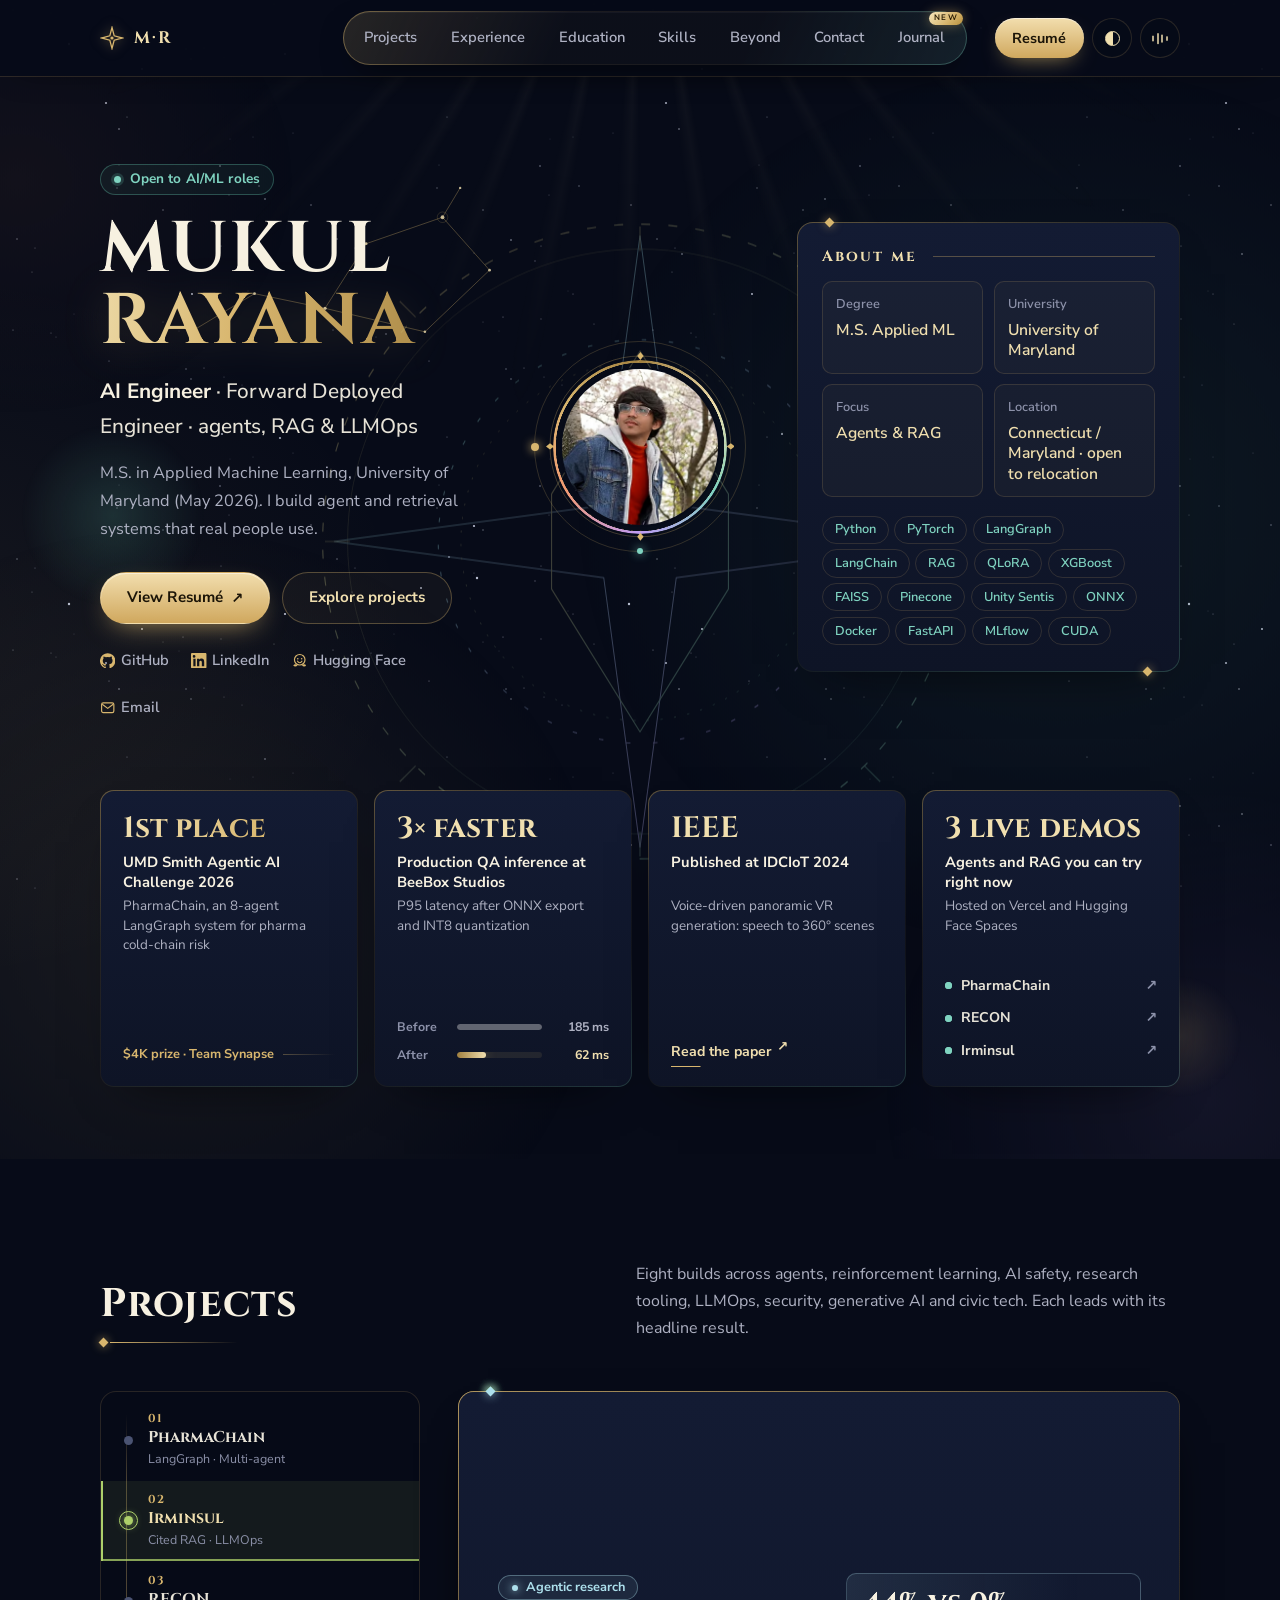
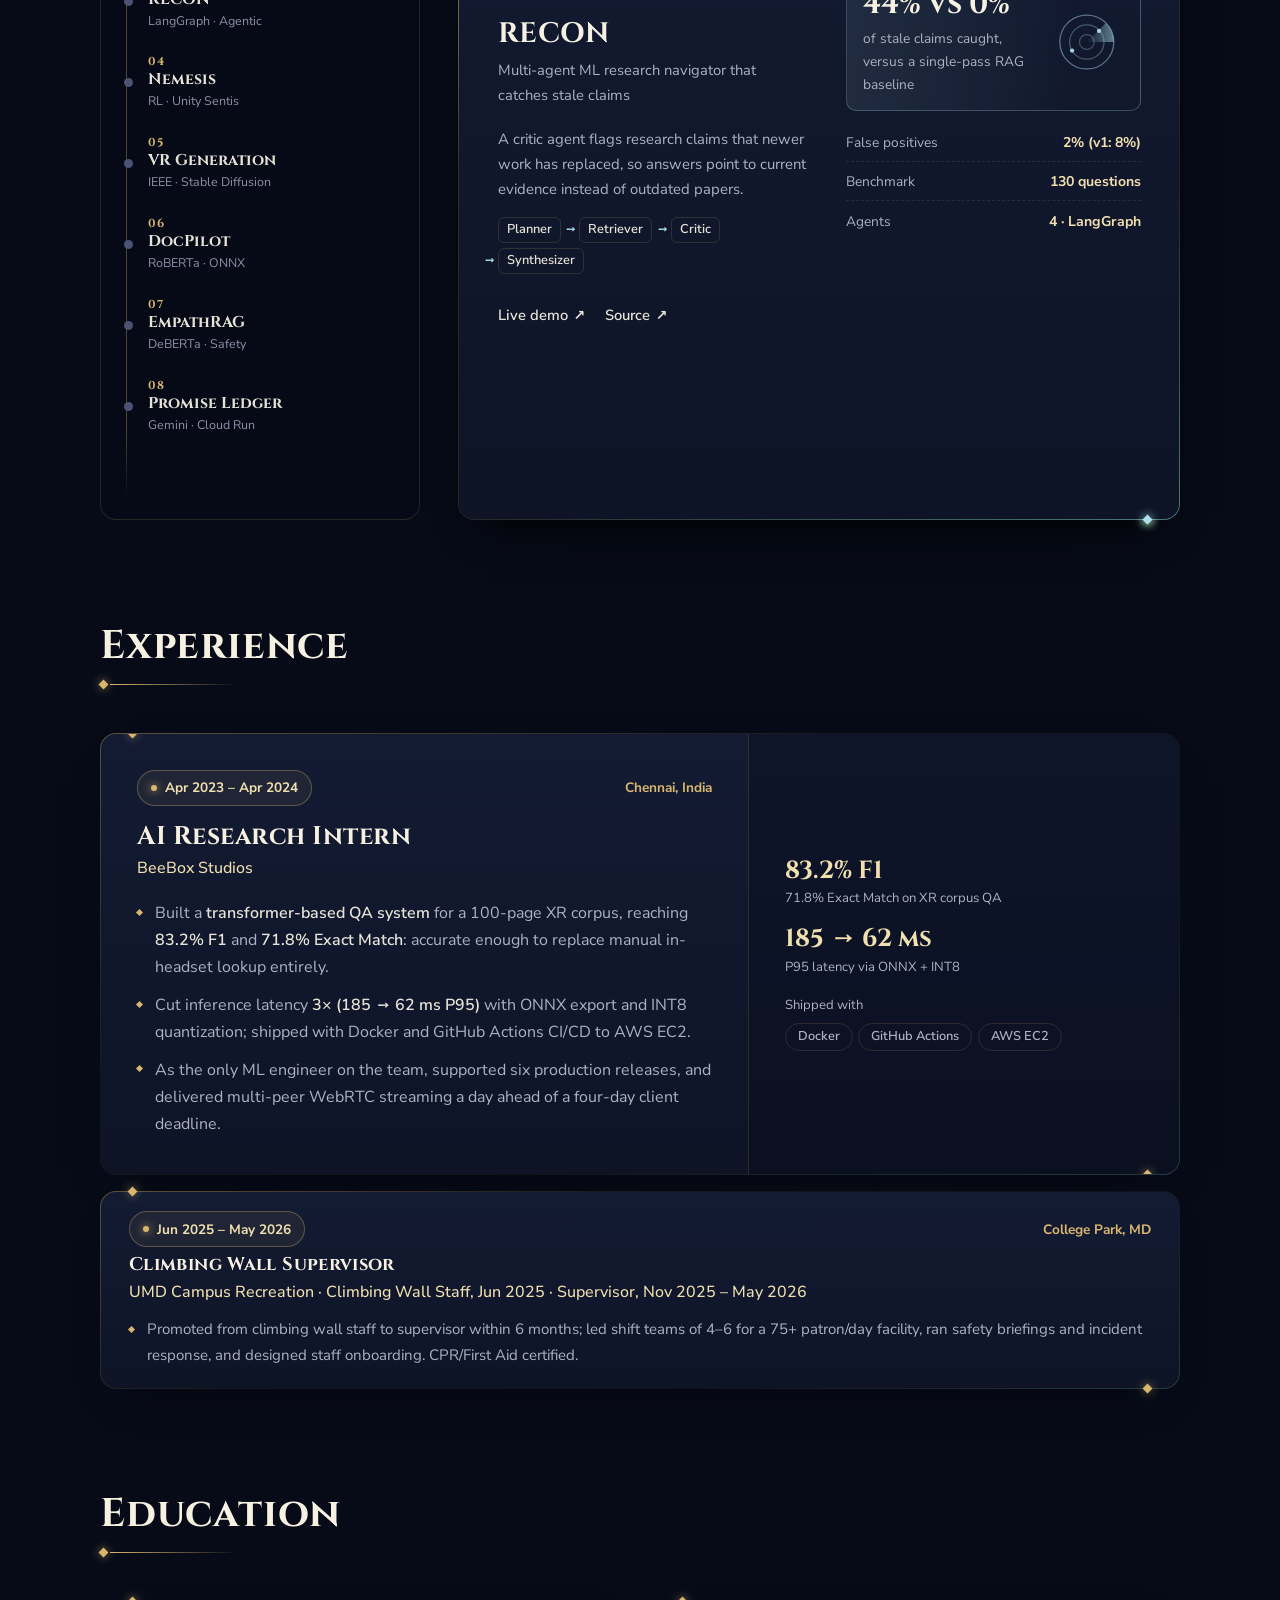
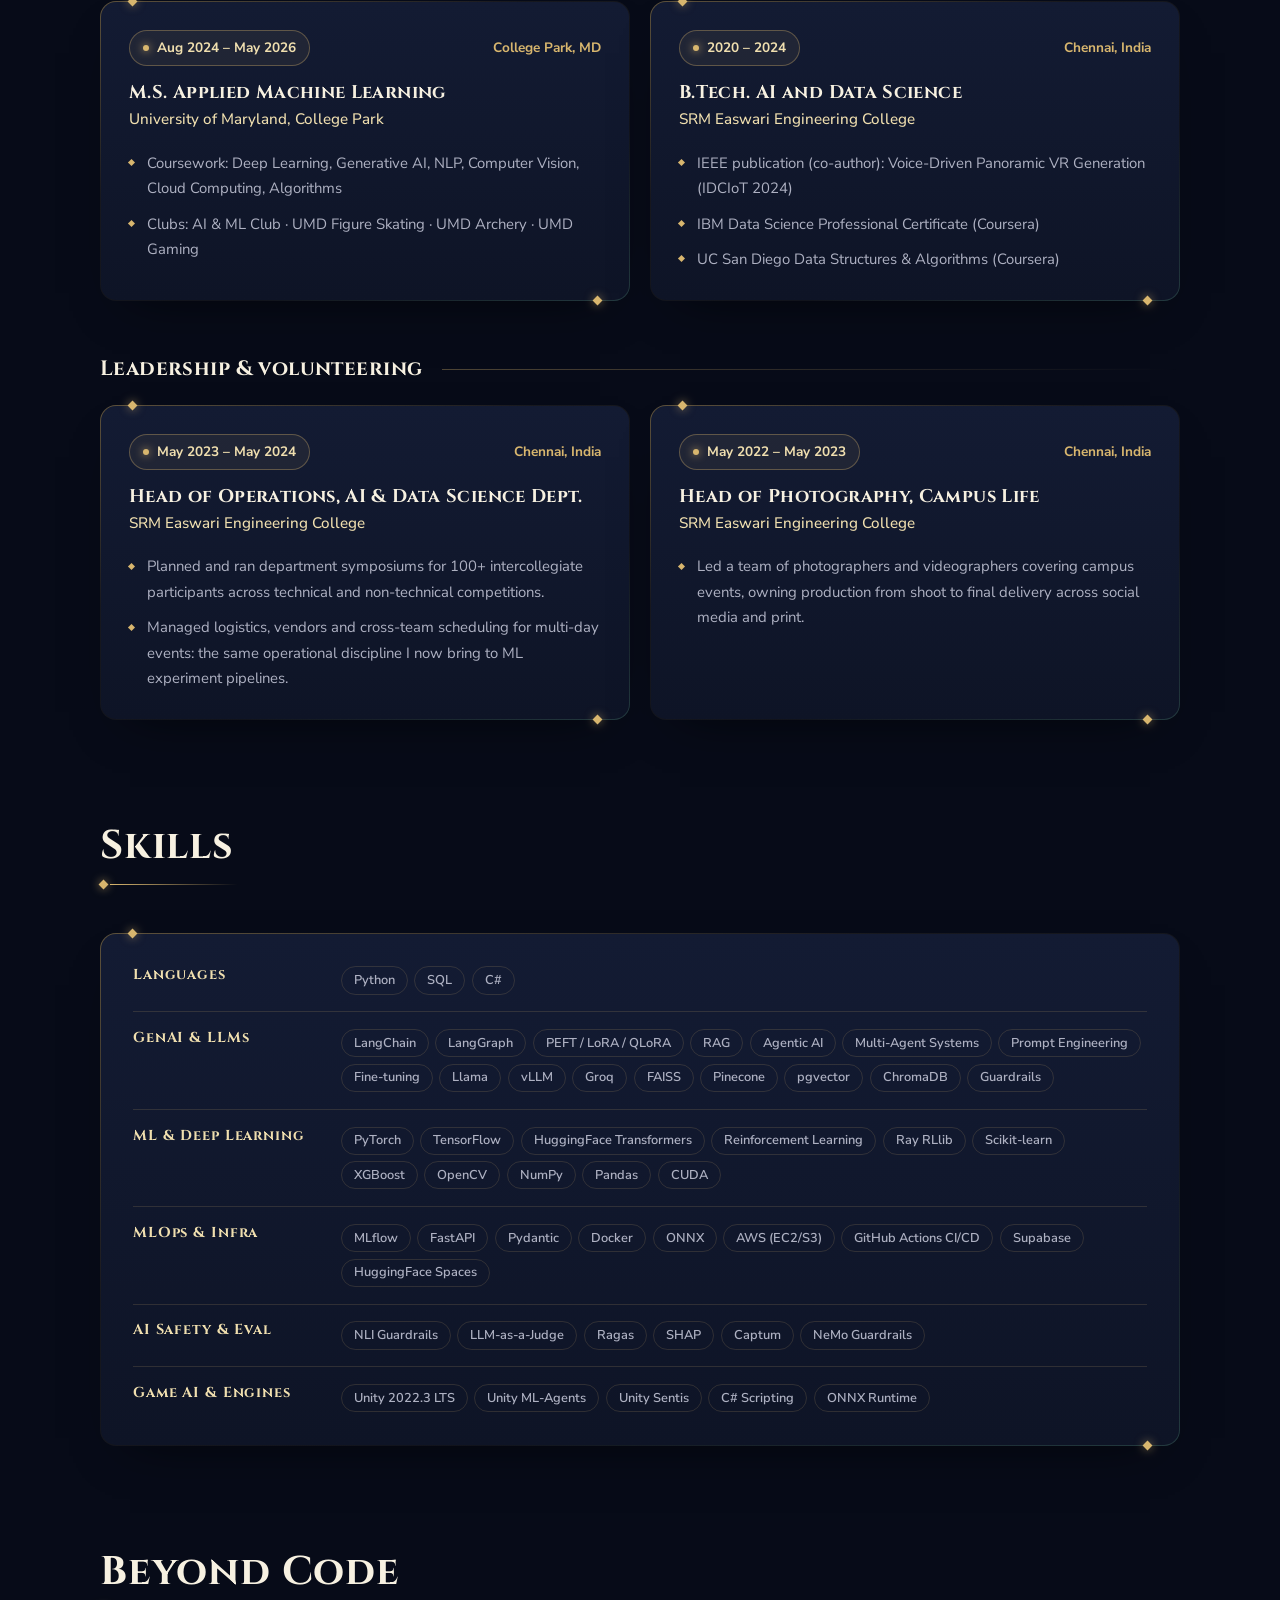
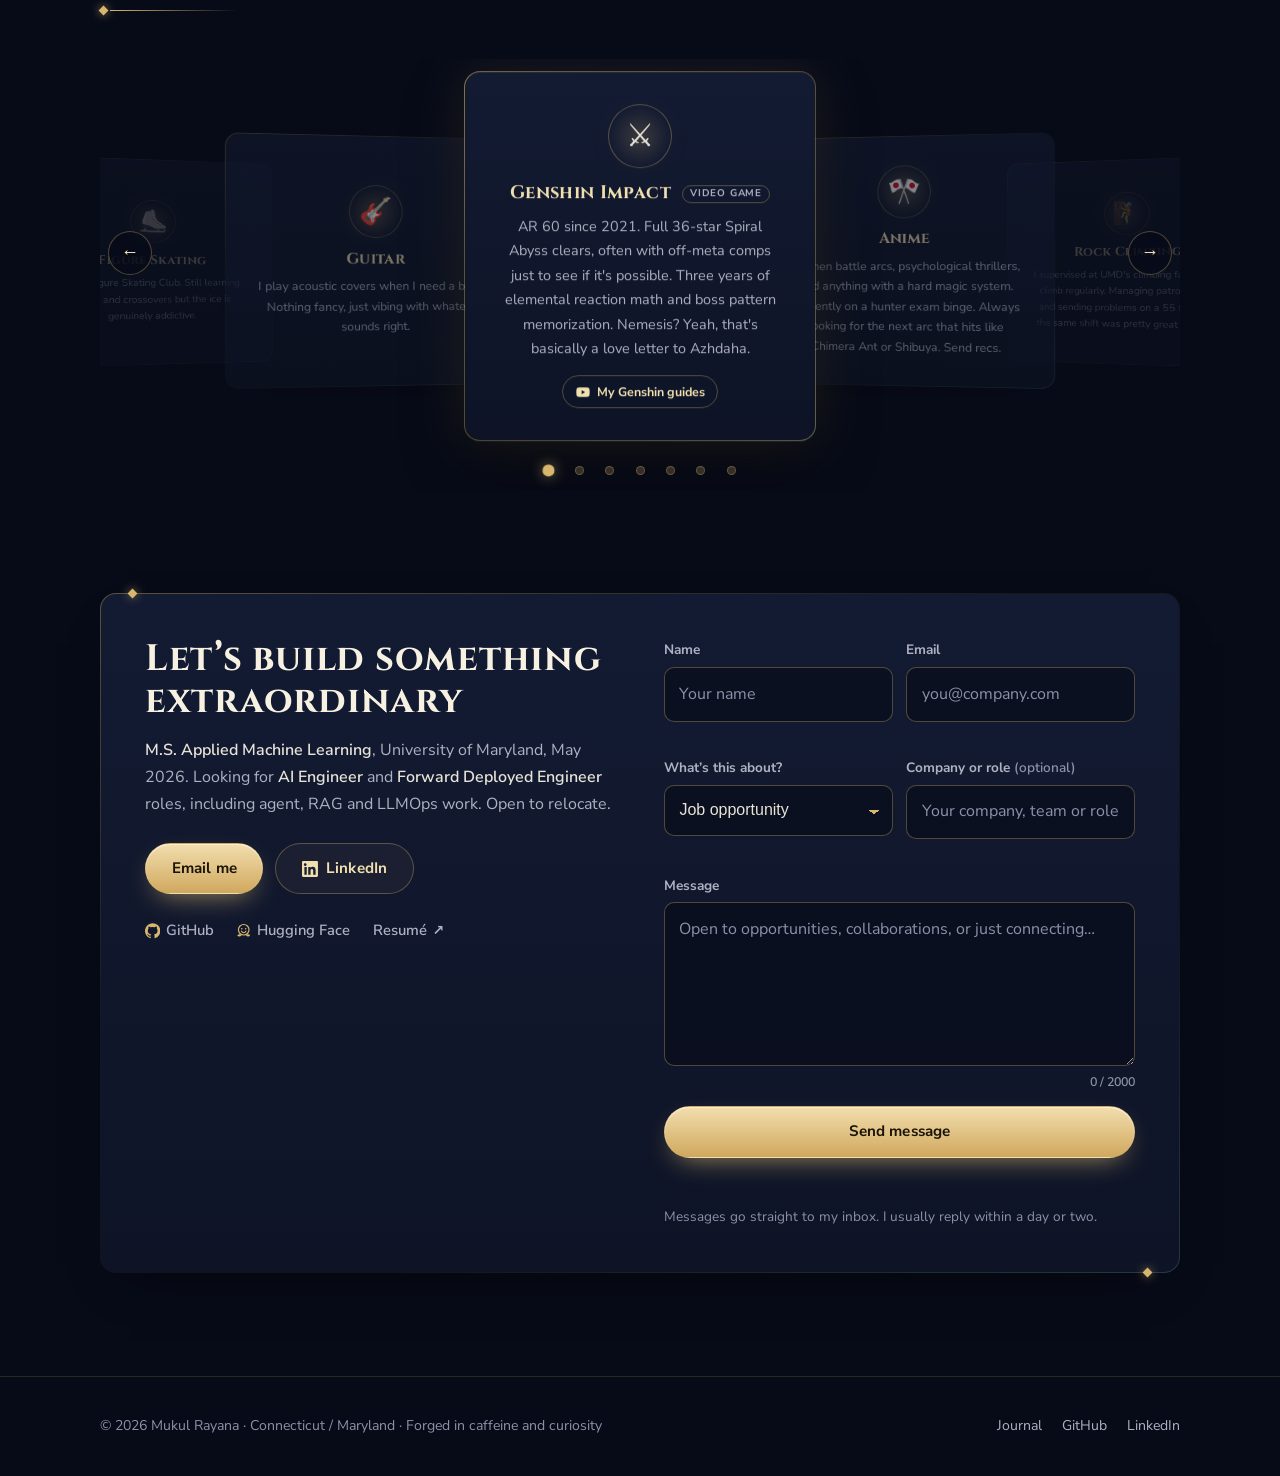
==== commit 4b1e72a2: "Fix Irminsul demo not playing: re-encode WebM as standard VP9 (yuv420p) and list MP4 first" ====
--- a/index.html
+++ b/index.html
@@ -731,8 +731,8 @@
         <div class="demos demos-one" data-title="Irminsul">
           <button class="demo-tile" type="button" data-open="demo" data-hd="assets/video/irminsul-demo-hd" data-url="https://mukulray-irminsul.hf.space" data-note="Exact stats come from game data with no AI, and every answer shows its source. Unofficial fan project; Genshin Impact content belongs to HoYoverse." aria-label="See the Irminsul demo">
             <video class="demo-loop" muted loop playsinline preload="none" data-poster="assets/images/irminsul-poster.jpg" width="640" height="360">
+              <source src="assets/video/irminsul-loop.mp4" type="video/mp4">
               <source src="assets/video/irminsul-loop.webm" type="video/webm">
-              <source src="assets/video/irminsul-loop.mp4" type="video/mp4">
             </video>
             <span class="demo-tag"><span class="live" aria-hidden="true"></span>Live demo</span>
           </button>
@@ -877,8 +877,8 @@
           </button>
           <button class="demo-tile" type="button" data-open="demo" data-hd="assets/video/promise-ledger-demo-hd" data-url="https://promise-ledger.web.app" data-note="A quote is kept only if it appears word for word on the page it cites. Open the live demo to try it with sample deals." aria-label="See the Promise Ledger demo">
             <video class="demo-loop" muted loop playsinline preload="none" data-poster="assets/images/promise-ledger-poster.jpg" width="640" height="508">
+              <source src="assets/video/promise-ledger-loop.mp4" type="video/mp4">
               <source src="assets/video/promise-ledger-loop.webm" type="video/webm">
-              <source src="assets/video/promise-ledger-loop.mp4" type="video/mp4">
             </video>
             <span class="demo-tag"><span class="live" aria-hidden="true"></span>Live demo</span>
           </button>
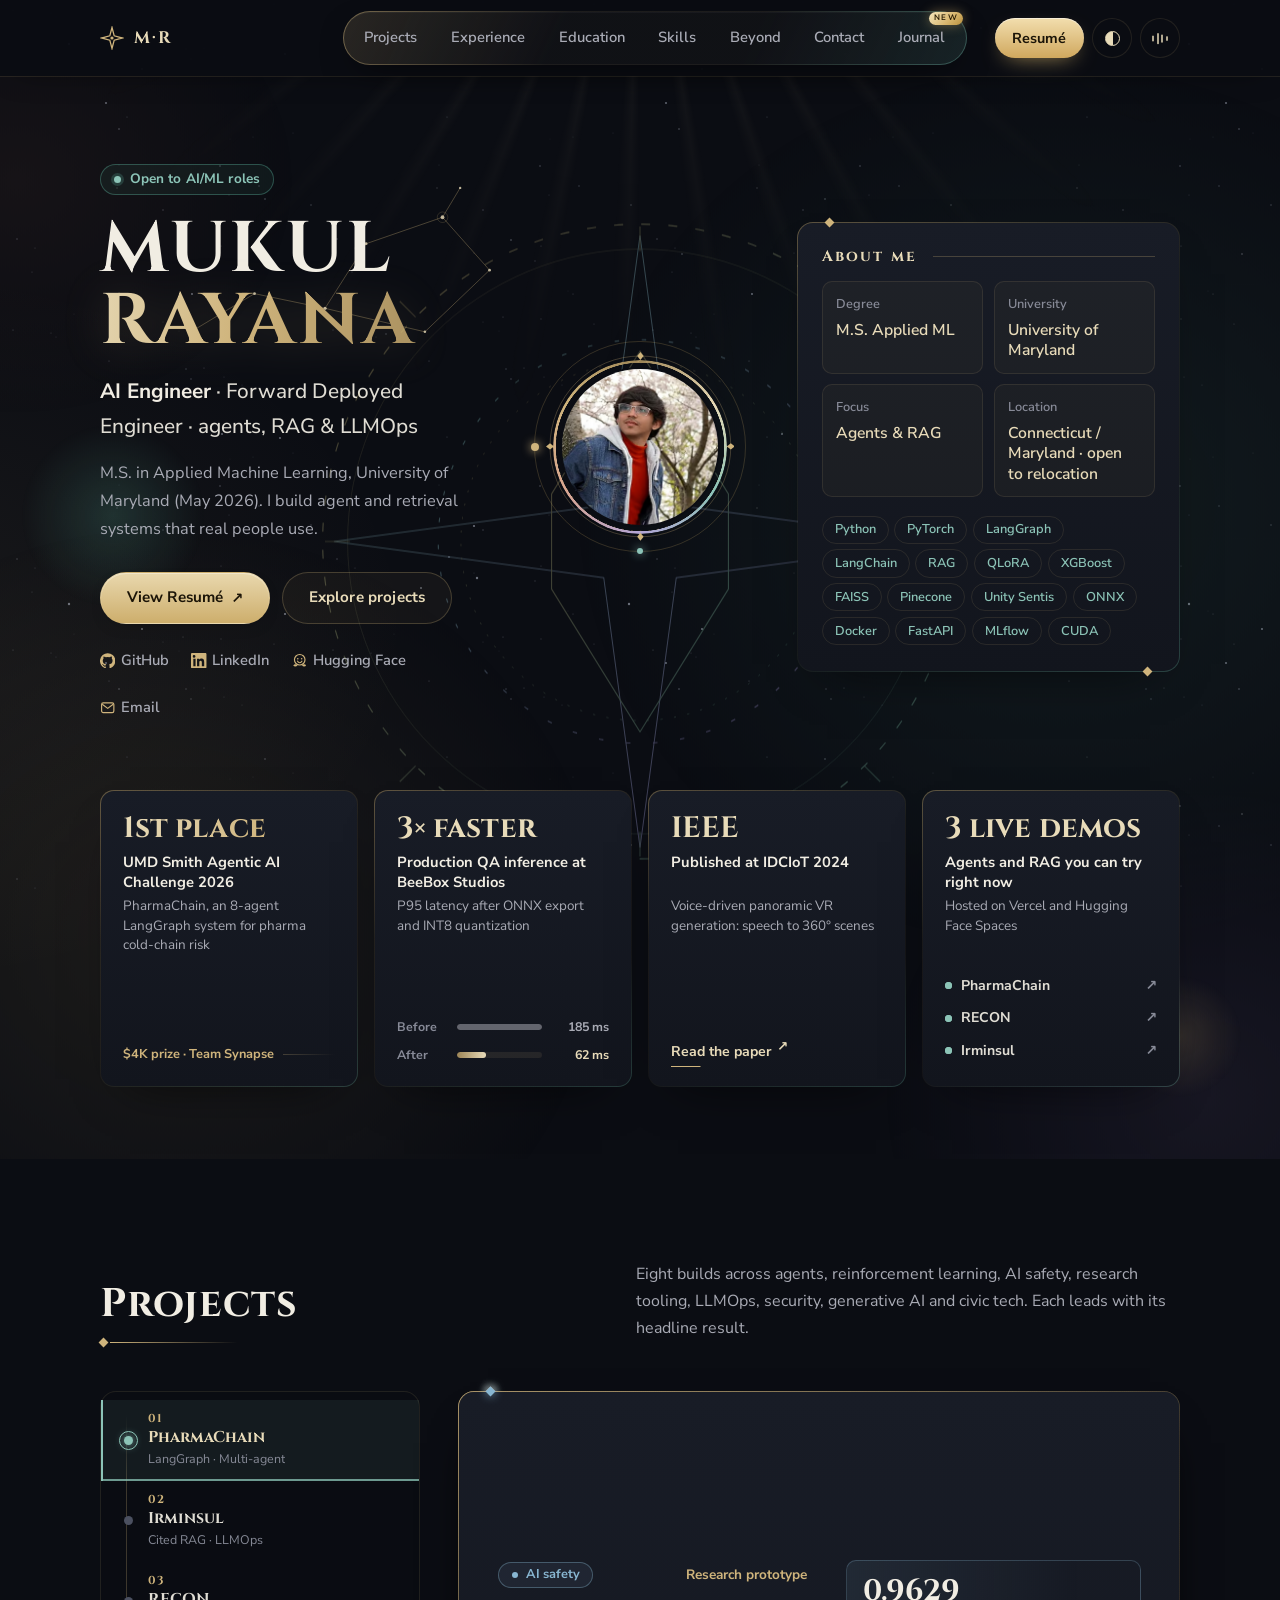
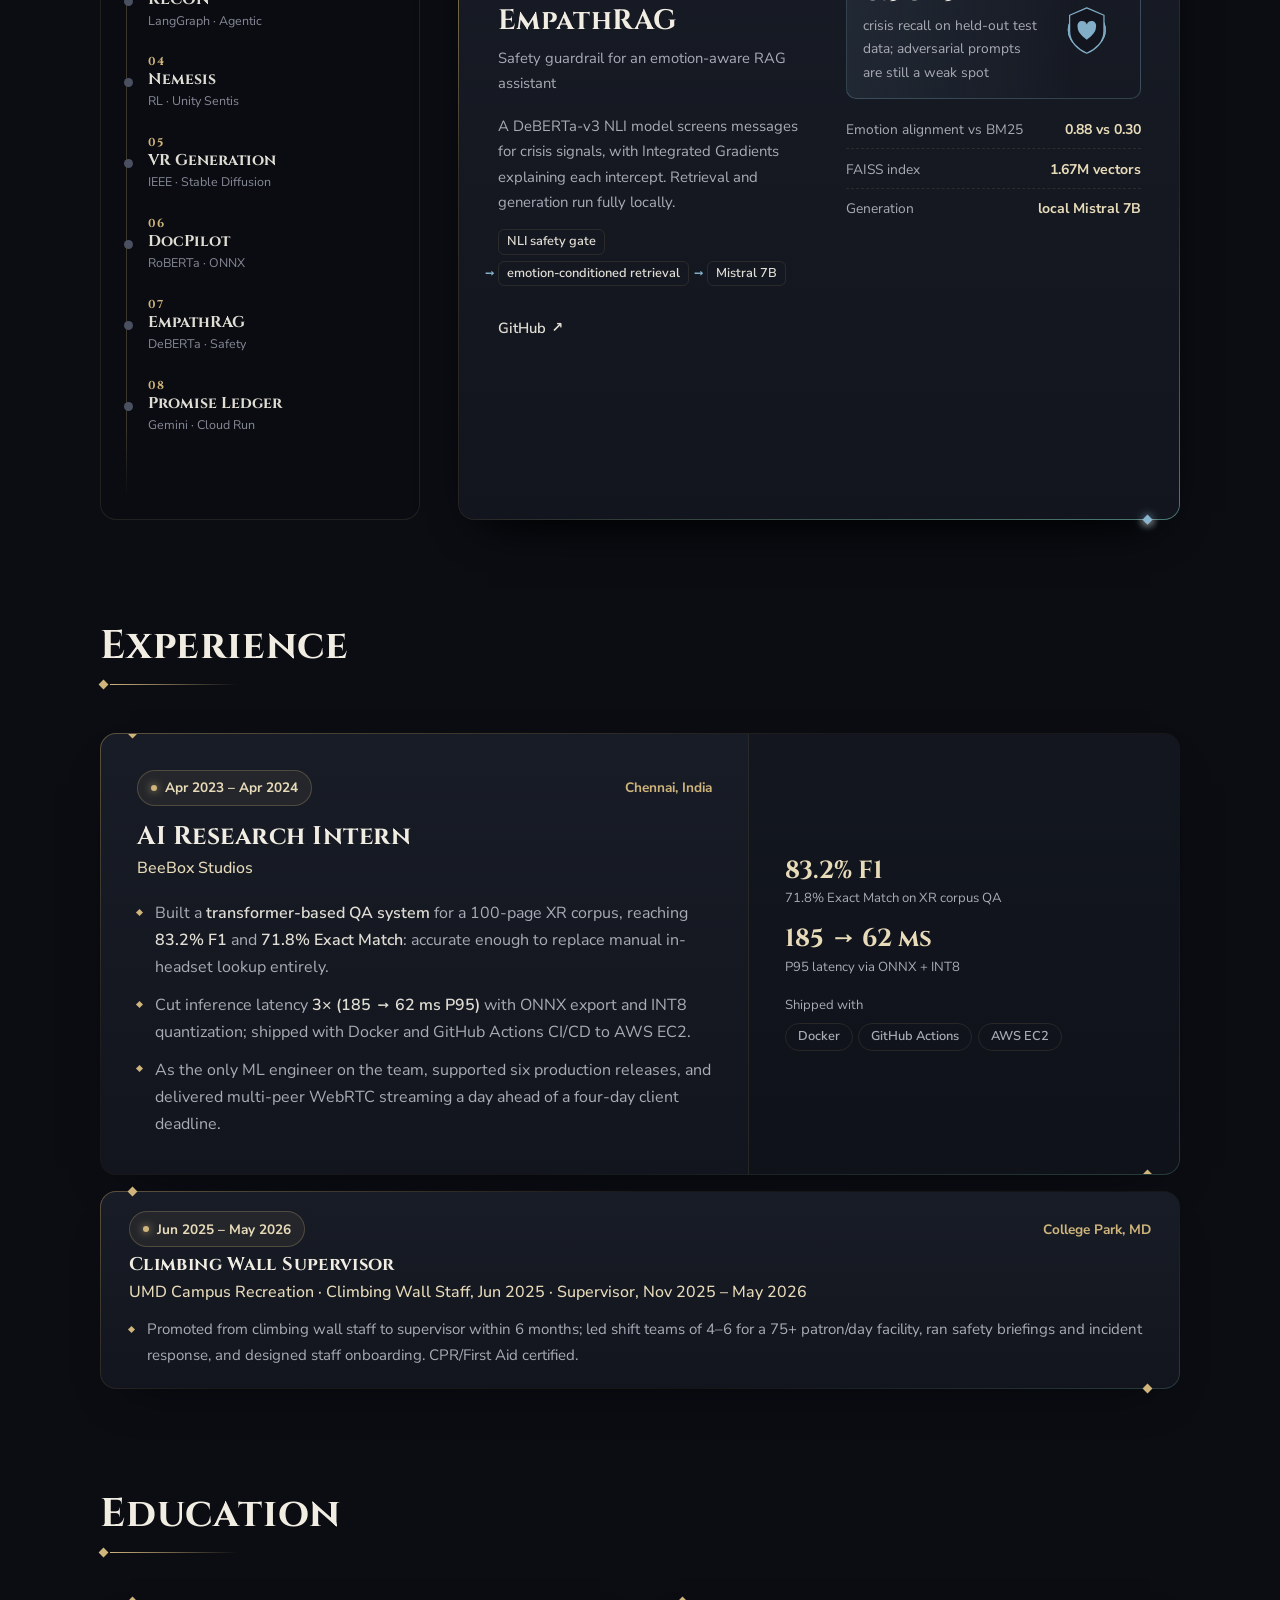
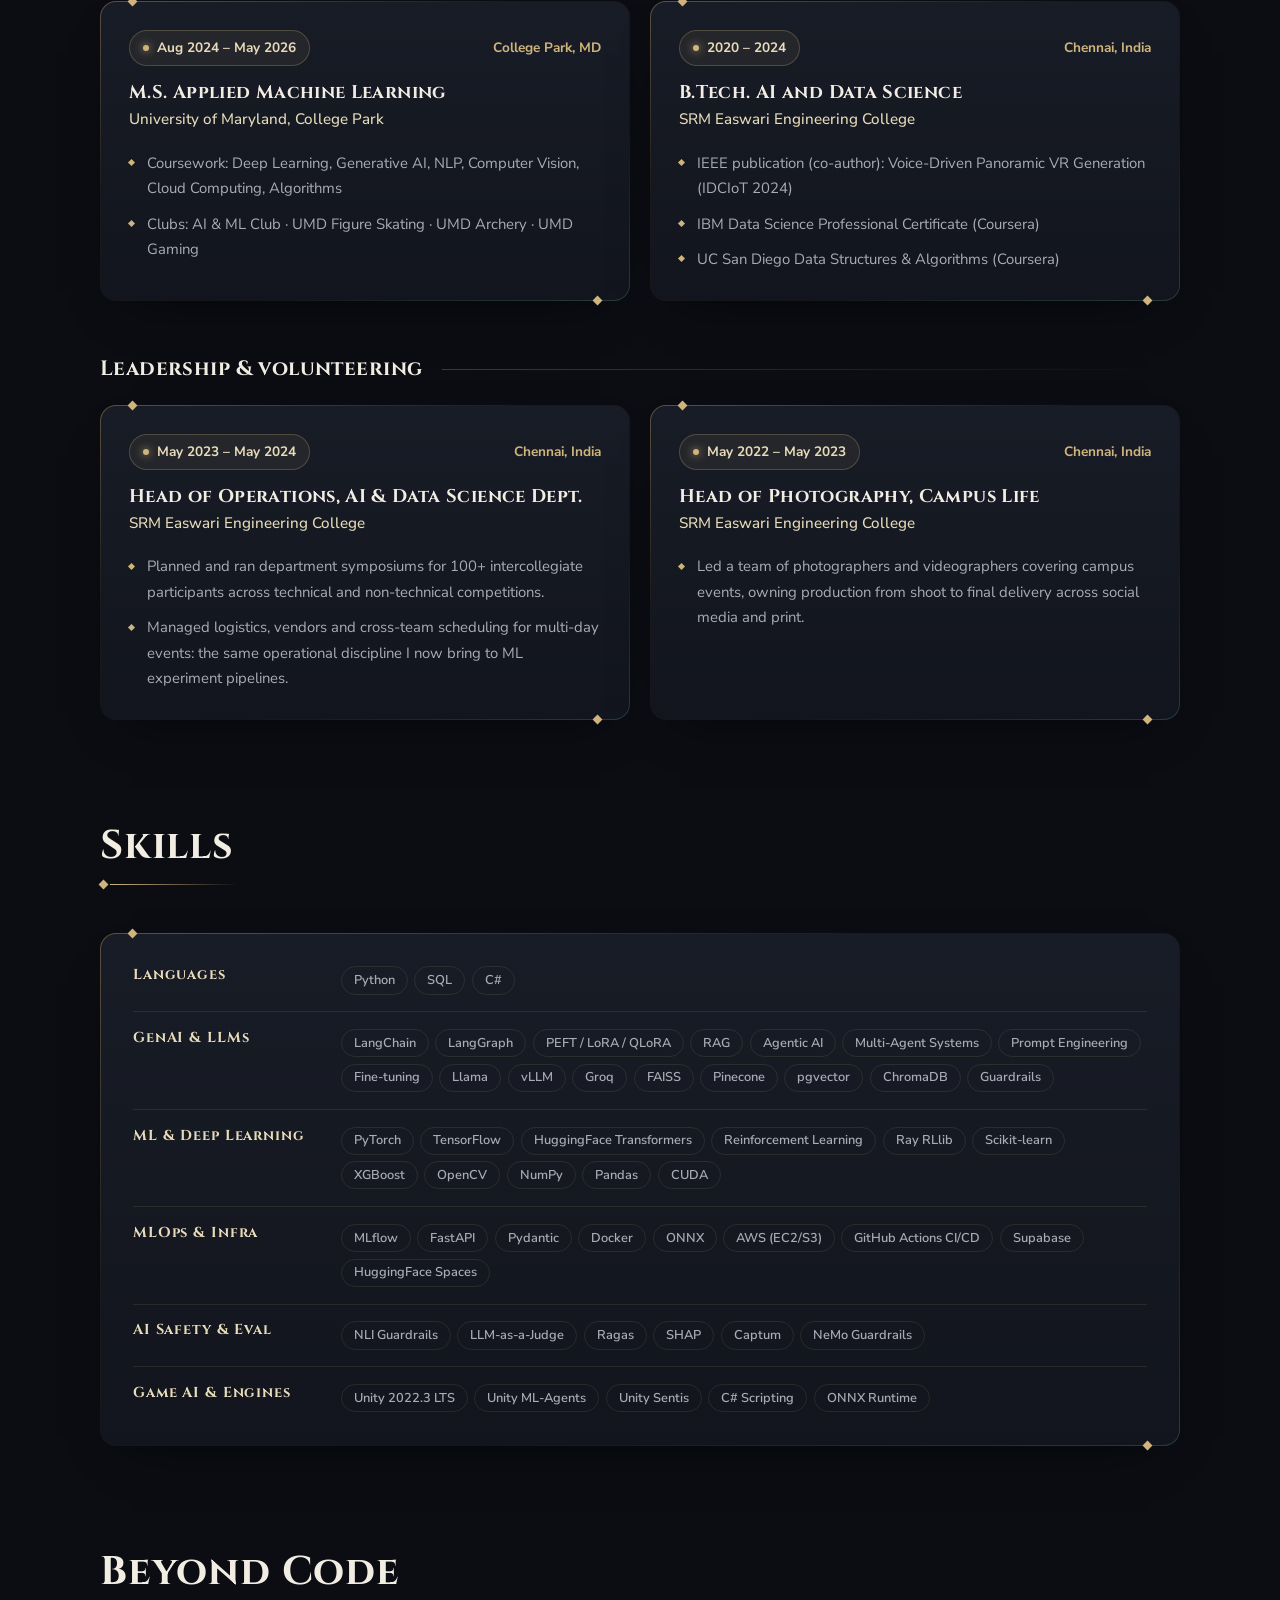
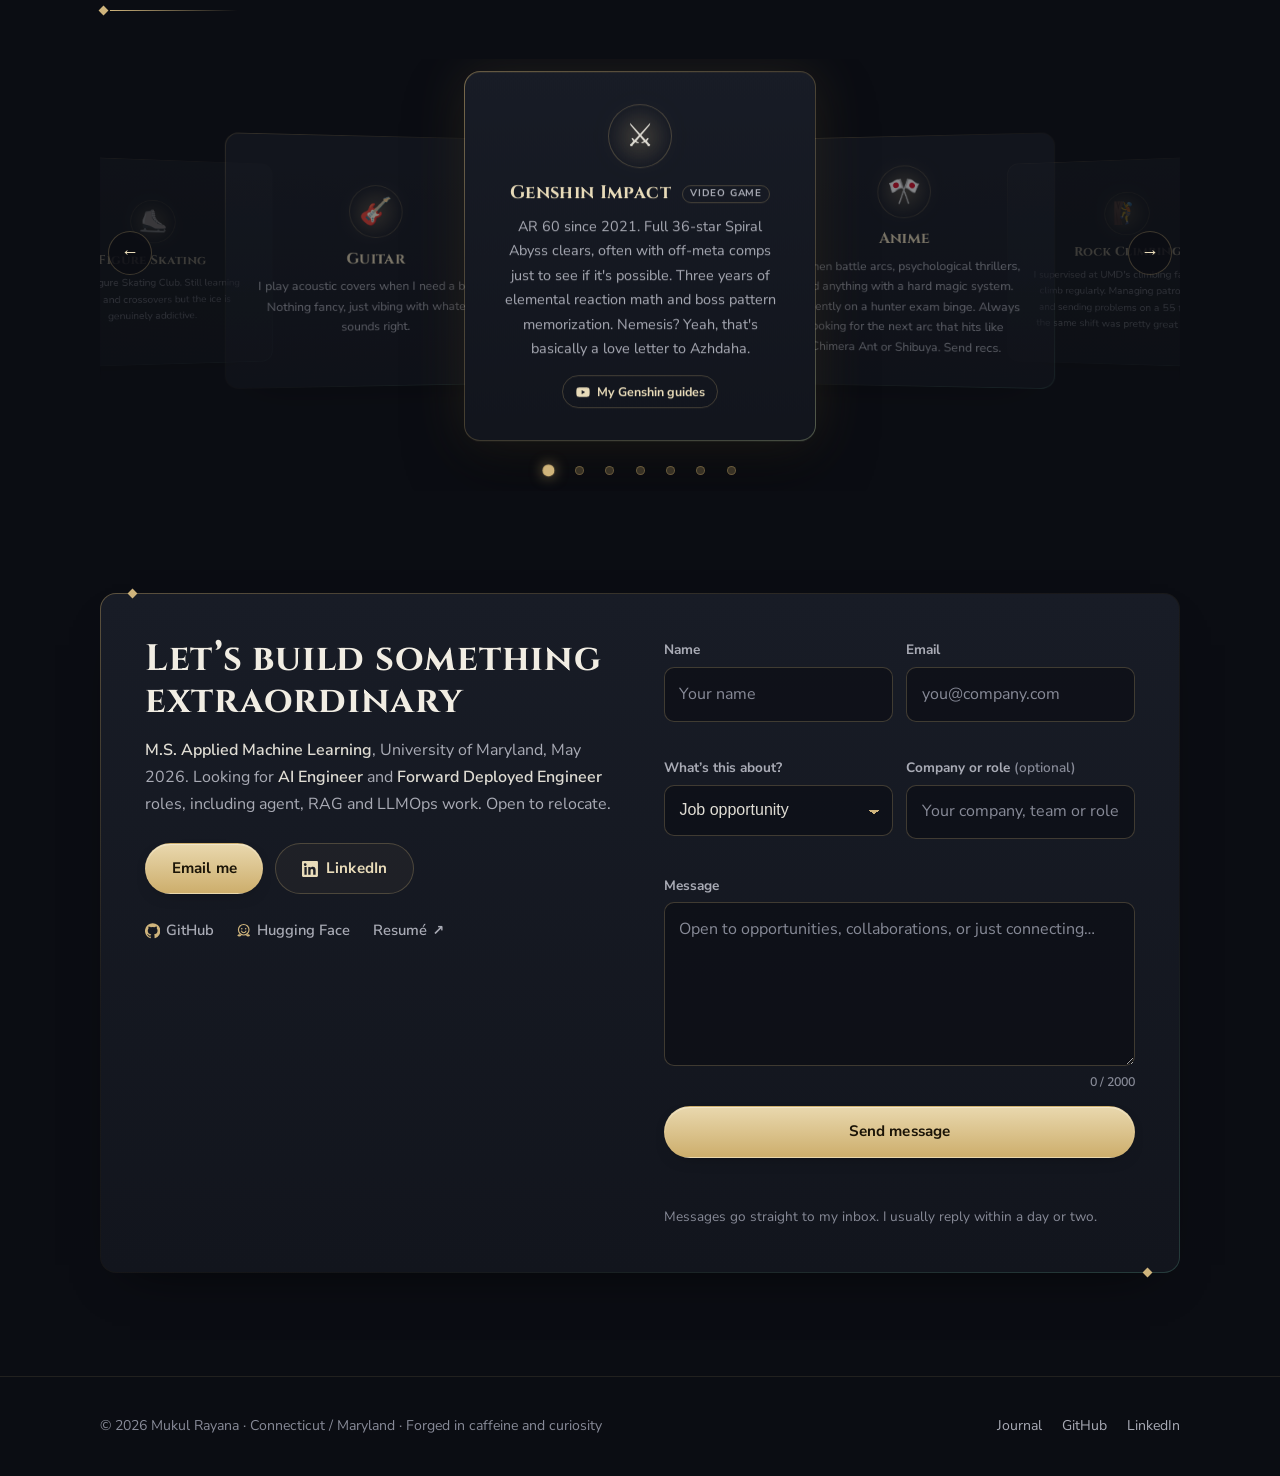
==== commit 1ac676e1: "Calm palette is the default; the original deep-blue look lives on as a hidden midnight-sky easter eg" ====
--- a/index.html
+++ b/index.html
@@ -7,7 +7,7 @@
 <meta name="viewport" content="width=device-width, initial-scale=1">
 <title>Mukul Rayana · AI Engineer &amp; Forward Deployed Engineer</title>
 <meta name="description" content="Mukul Rayana, AI engineer building agent and retrieval systems that real people use. 1st place, UMD Smith Agentic AI Challenge. IEEE co-author. Live demos.">
-<meta name="theme-color" content="#060913">
+<meta name="theme-color" content="#0b0d13">
 <meta property="og:title" content="Mukul Rayana · AI Engineer &amp; Forward Deployed Engineer">
 <meta property="og:description" content="AI engineer building agent and retrieval systems that real people use. M.S. Applied ML @ UMD. IEEE published. Live HuggingFace demos.">
 <meta property="og:image" content="https://mukulray1603.github.io/assets/images/Mypic.jpeg">
@@ -28,7 +28,7 @@
 </script>
 <style>
 /* ─── opening: the star draws, the name settles, then we zoom through it ─── */
-.intro{position:fixed;inset:0;z-index:5000;display:grid;place-items:center;align-content:center;gap:1.6rem;background:radial-gradient(circle at 50% 45%,#111a33,#070b18 65%);pointer-events:none;animation:introOut .4s .9s cubic-bezier(.7,0,.3,1) forwards}
+.intro{position:fixed;inset:0;z-index:5000;display:grid;place-items:center;align-content:center;gap:1.6rem;background:radial-gradient(circle at 50% 45%,#171b26,#0b0d13 65%);pointer-events:none;animation:introOut .4s .9s cubic-bezier(.7,0,.3,1) forwards}
 .intro-done .intro{display:none}
 .intro-star{width:min(42vmin,300px);height:auto;filter:drop-shadow(0 0 18px rgba(216,182,110,.55));animation:introZoom .4s .9s cubic-bezier(.7,0,.3,1) forwards}
 .intro-star *{stroke-dasharray:1;stroke-dashoffset:1;animation:draw .7s cubic-bezier(.4,0,.2,1) forwards}
--- a/assets/css/site.css
+++ b/assets/css/site.css
@@ -14,18 +14,18 @@
 @font-face{font-family:"Nunito Sans";font-style:normal;font-weight:400 700;font-display:swap;src:url(../fonts/nunito-sans-latin.woff2) format("woff2");unicode-range:U+0000-00FF, U+0131, U+0152-0153, U+02BB-02BC, U+02C6, U+02DA, U+02DC, U+0304, U+0308, U+0329, U+2000-206F, U+20AC, U+2122, U+2191, U+2193, U+2212, U+2215, U+FEFF, U+FFFD}
 
 :root{
-  --shine:#fbf3dc;
-  --bg:#070b18;--bg-2:#0b1022;--surface:#0e1426;--surface-2:#131b33;
-  --g:216,182,110;
-  --line:rgba(var(--g),.16);--line-2:rgba(var(--g),.34);
-  --text:#e7e3d7;--muted:#aeb1c2;--faint:#8c91a9;--title:#f7f1e1;
-  --gold:#d8b66e;--gold-hi:#f0dfaf;--gold-lo:#a07f3e;
-  --anemo:#7fd3c0;--dendro:#add06a;--electro:#bf9cf5;--hydro:#6cc0f0;
-  --cryo:#ade0ec;--geo:#ebbd5c;--pyro:#f29a72;
+  --shine:#f4eedf;
+  --bg:#0b0d13;--bg-2:#0f1219;--surface:#12151d;--surface-2:#181c26;
+  --g:207,180,124;
+  --line:rgba(var(--g),.12);--line-2:rgba(var(--g),.26);
+  --text:#e0ddd4;--muted:#a9abb5;--faint:#878a97;--title:#f1ede3;
+  --gold:#cfb47c;--gold-hi:#e8dbb9;--gold-lo:#9d8556;
+  --anemo:#8cc4b7;--dendro:#a9c088;--electro:#b3a5d6;--hydro:#88b6d1;
+  --cryo:#b0d0d8;--geo:#d6ba7f;--pyro:#d9a690;
   --serif:"Cinzel","Cinzel Fallback","Times New Roman",serif;
   --sans:"Nunito Sans","Nunito Fallback",system-ui,-apple-system,"Segoe UI",Roboto,sans-serif;
   --mono:var(--sans);
-  --ink:7,11,24;--dot:#4a5372;
+  --ink:11,13,19;--dot:#4b5060;
   --r:16px;--wrap:1160px;--gut:clamp(1rem,4vw,2.5rem);
   color-scheme:dark;
 }
@@ -307,3 +307,23 @@
 @keyframes newGlow{50%{box-shadow:0 0 18px rgba(216,182,110,.8)}}
 @media (max-width:900px){.nav-links a .new-pill{position:static;margin-left:.5rem;vertical-align:.15em}}
 @media (prefers-reduced-motion:reduce){.nav-links a .new-pill{animation:none}}
+
+/* ─── midnight sky: the original deep-blue look, kept as an easter egg ───
+   Default dark is the calm palette above. Unlock: click the logo star five times quickly, or type "midnight".
+   (Material dark-theme guidance favours neutral surfaces and desaturated accents, so the calm palette is the default.) */
+:root.midnight:not([data-theme="light"]){
+  --shine:#fbf3dc;--bg:#070b18;--bg-2:#0b1022;--surface:#0e1426;--surface-2:#131b33;--ink:7,11,24;--dot:#4a5372;
+  --g:216,182,110;--line:rgba(var(--g),.16);--line-2:rgba(var(--g),.34);
+  --text:#e7e3d7;--muted:#aeb1c2;--faint:#8c91a9;--title:#f7f1e1;
+  --gold:#d8b66e;--gold-hi:#f0dfaf;--gold-lo:#a07f3e;
+  --anemo:#7fd3c0;--dendro:#add06a;--electro:#bf9cf5;--hydro:#6cc0f0;--cryo:#ade0ec;--geo:#ebbd5c;--pyro:#f29a72;
+}
+/* calm (default dark): no glow halos, flatter gold button, quieter sky; midnight keeps the original glow */
+:root:not(.midnight):not([data-theme="light"]) .logo-mark{filter:none}
+:root:not(.midnight):not([data-theme="light"]) .panel.corners::before,:root:not(.midnight):not([data-theme="light"]) .panel.corners::after,:root:not(.midnight):not([data-theme="light"]) .sec-title::before,:root:not(.midnight):not([data-theme="light"]) .el::before,:root:not(.midnight):not([data-theme="light"]) .cur,:root:not(.midnight):not([data-theme="light"]) .bar-row.now .bar-fill{box-shadow:none}
+:root:not(.midnight):not([data-theme="light"]) .btn-gold{background:linear-gradient(180deg,#e9d8ae,#cdae6c);box-shadow:0 6px 18px -12px rgba(0,0,0,.6),inset 0 1px 0 rgba(255,255,255,.35)}
+:root:not(.midnight):not([data-theme="light"]) .btn-gold:hover{box-shadow:0 8px 22px -12px rgba(0,0,0,.7),inset 0 1px 0 rgba(255,255,255,.35)}
+:root:not(.midnight):not([data-theme="light"]) :is(.btn-line:hover,.tg:hover,.tg[aria-pressed="true"]){box-shadow:none}
+:root:not(.midnight):not([data-theme="light"]) .cosmos{opacity:.55}
+:root:not(.midnight):not([data-theme="light"]) .shimmer::before{opacity:.4}
+.sky-shift{transition:background-color .9s ease,color .9s ease}
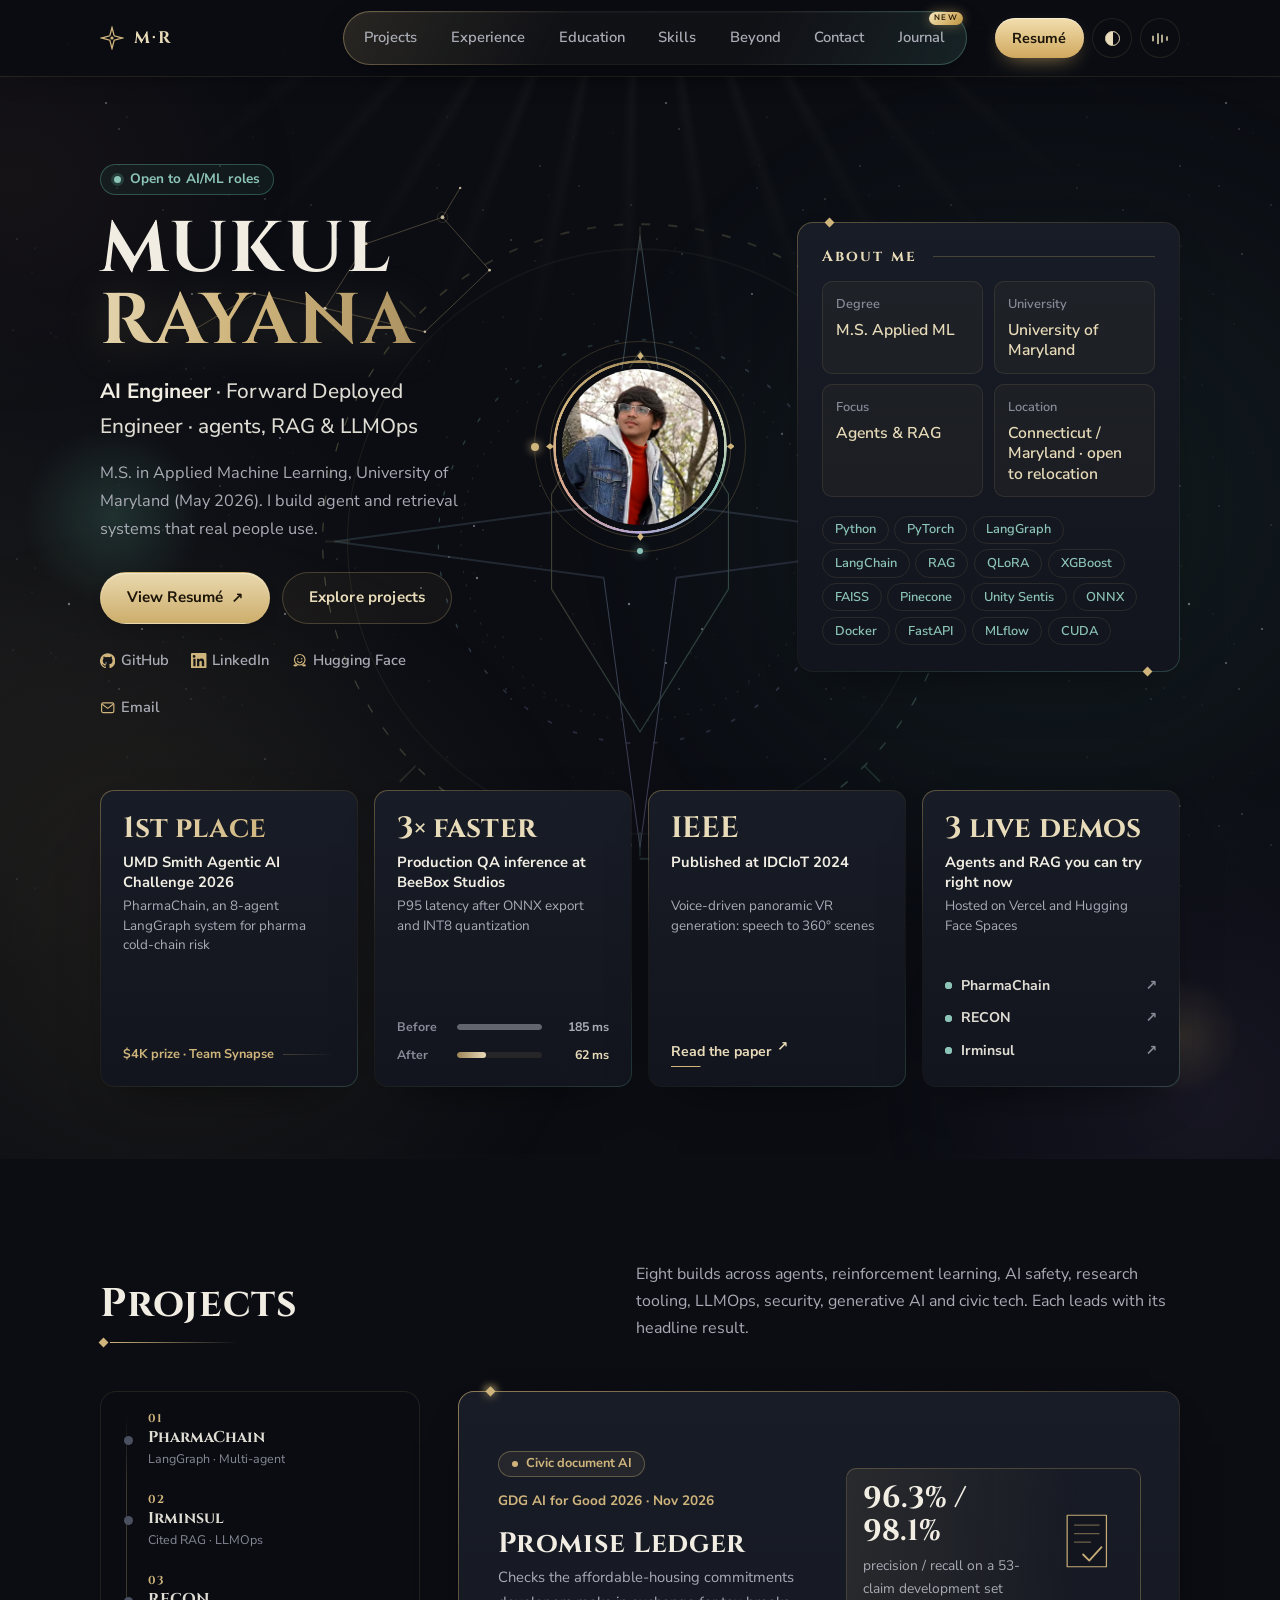
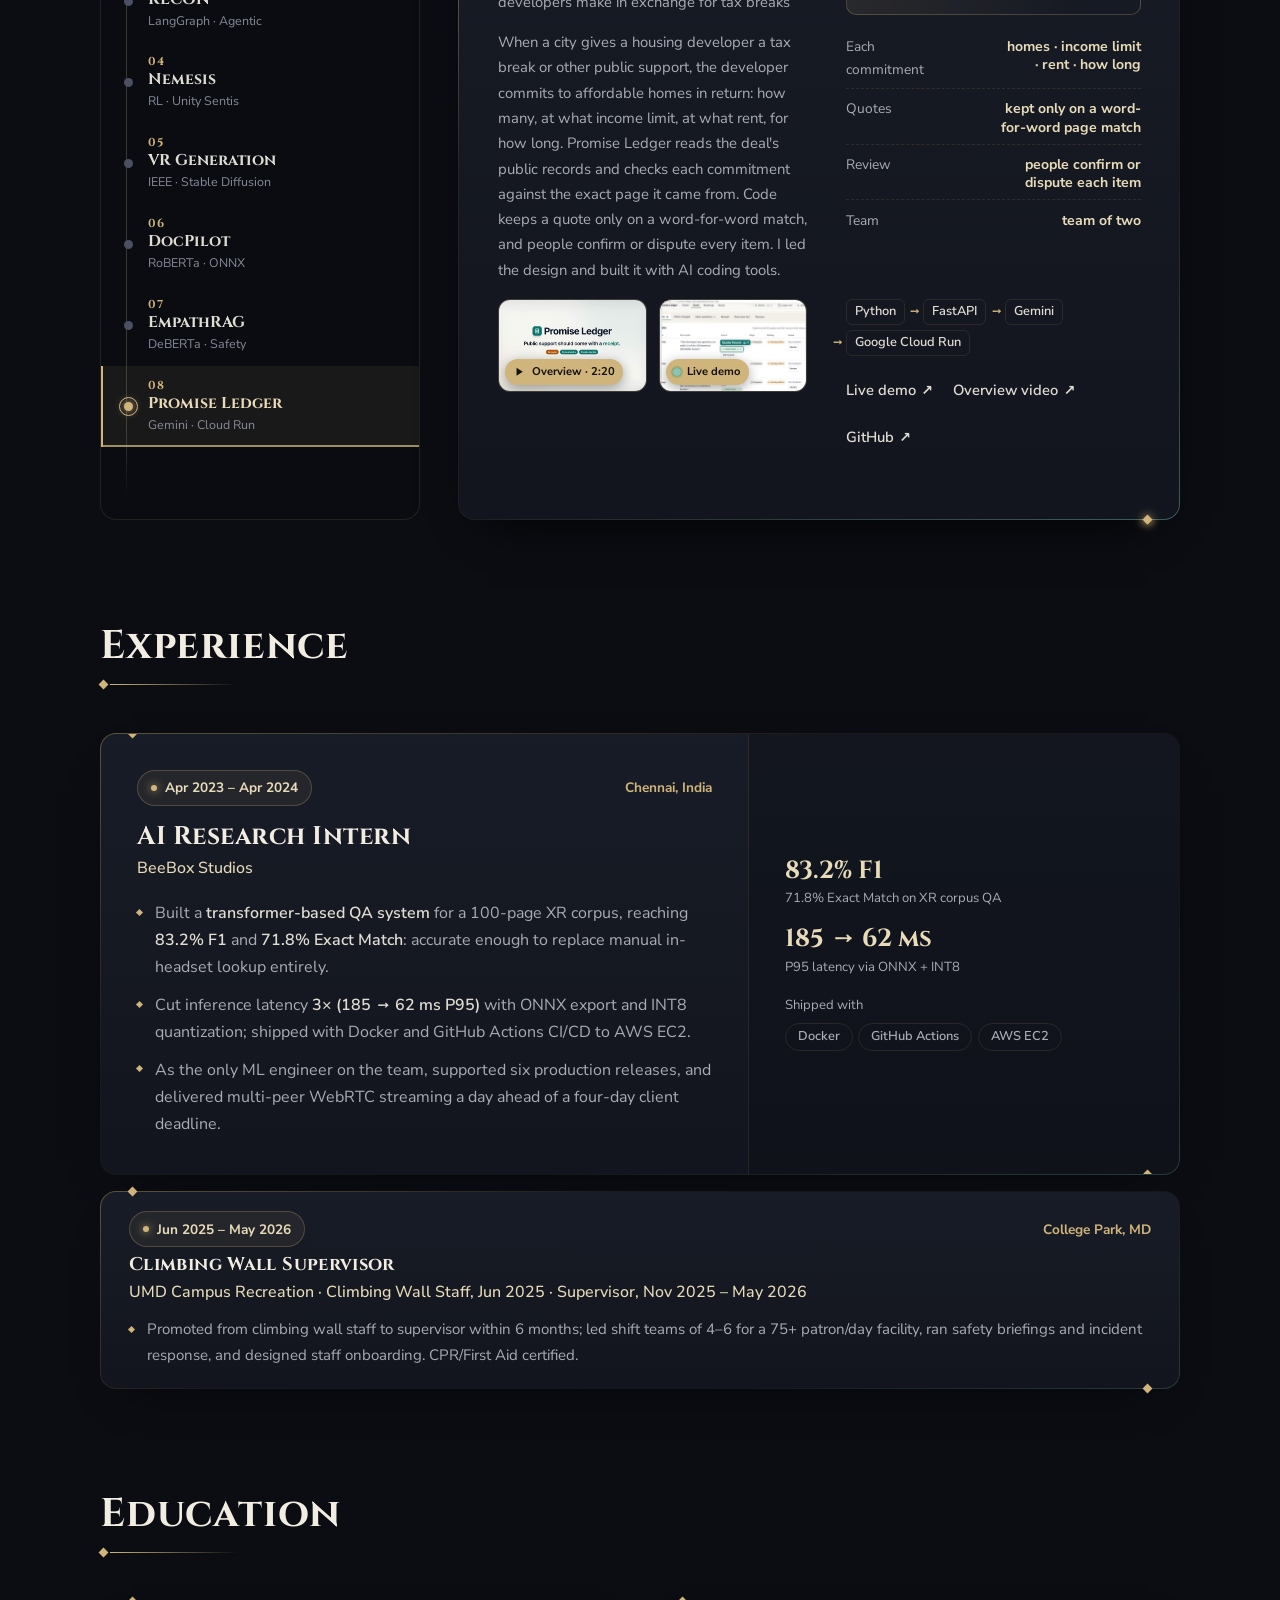
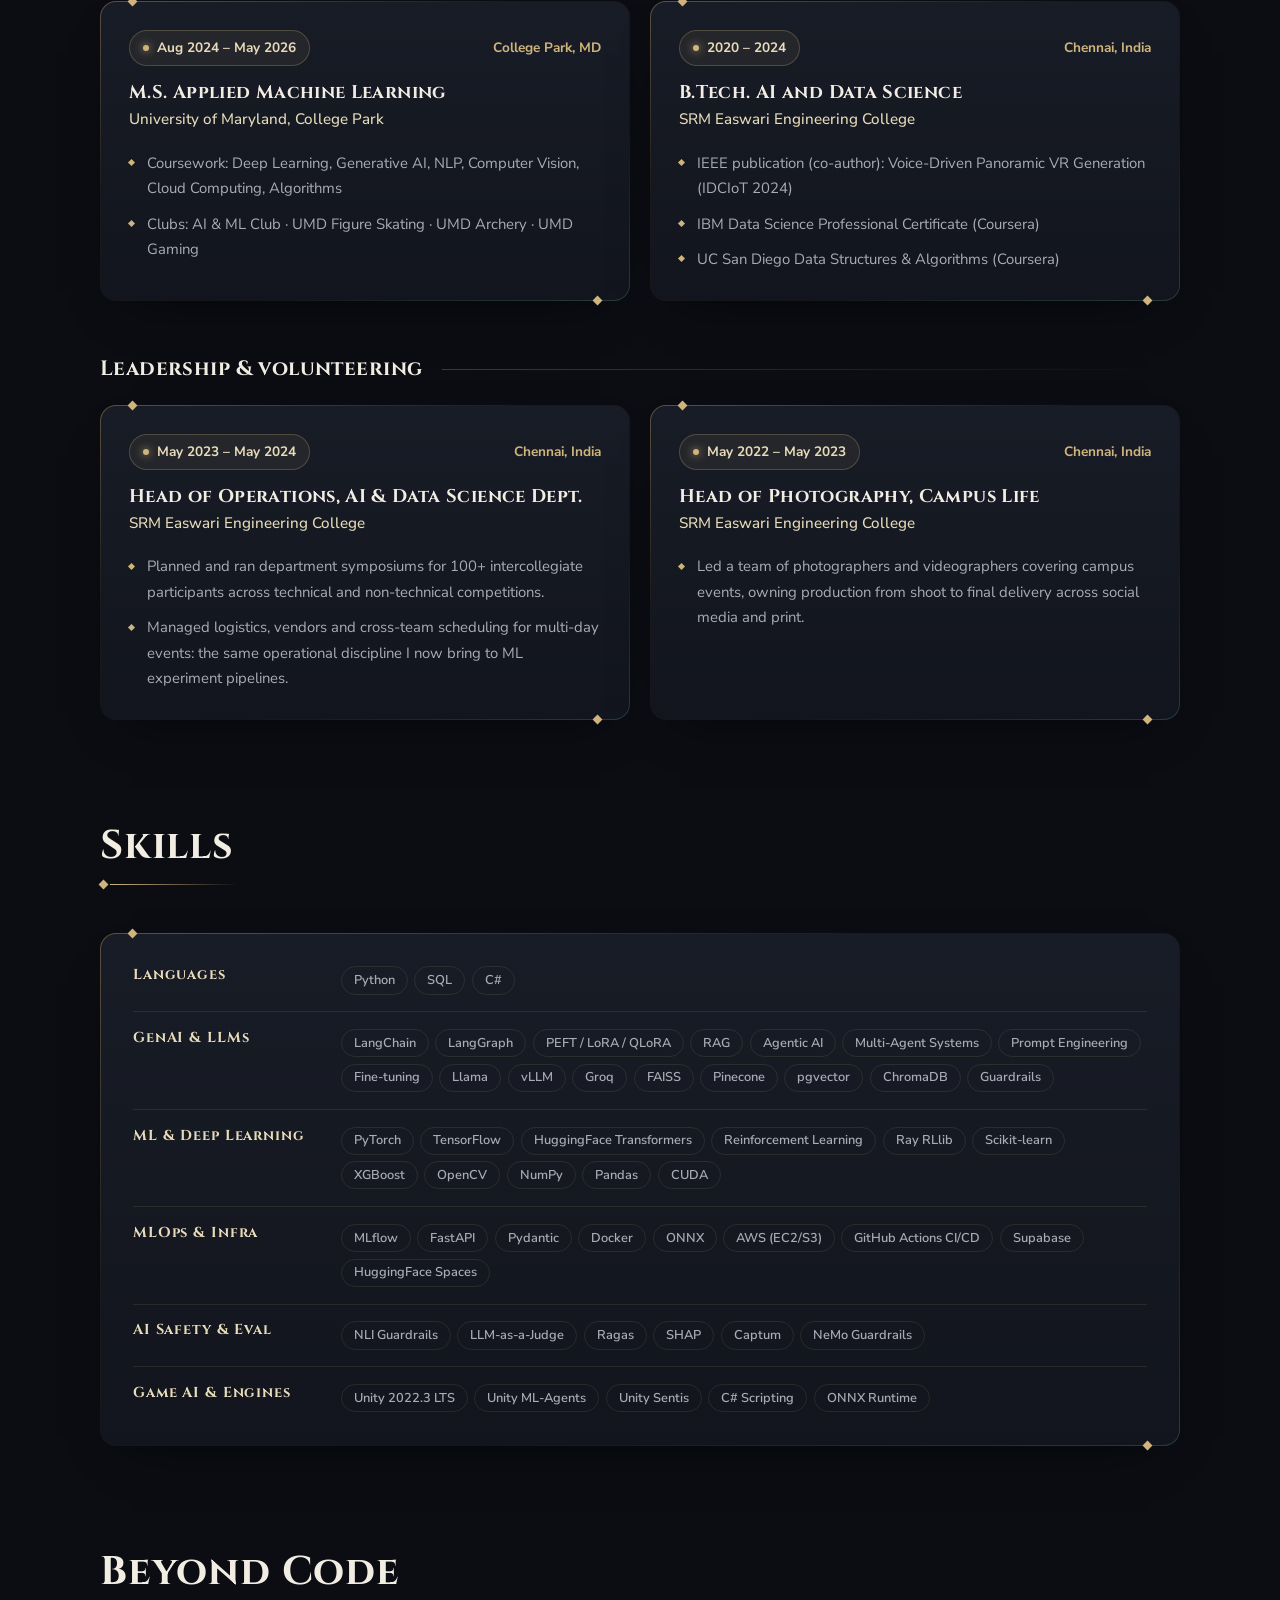
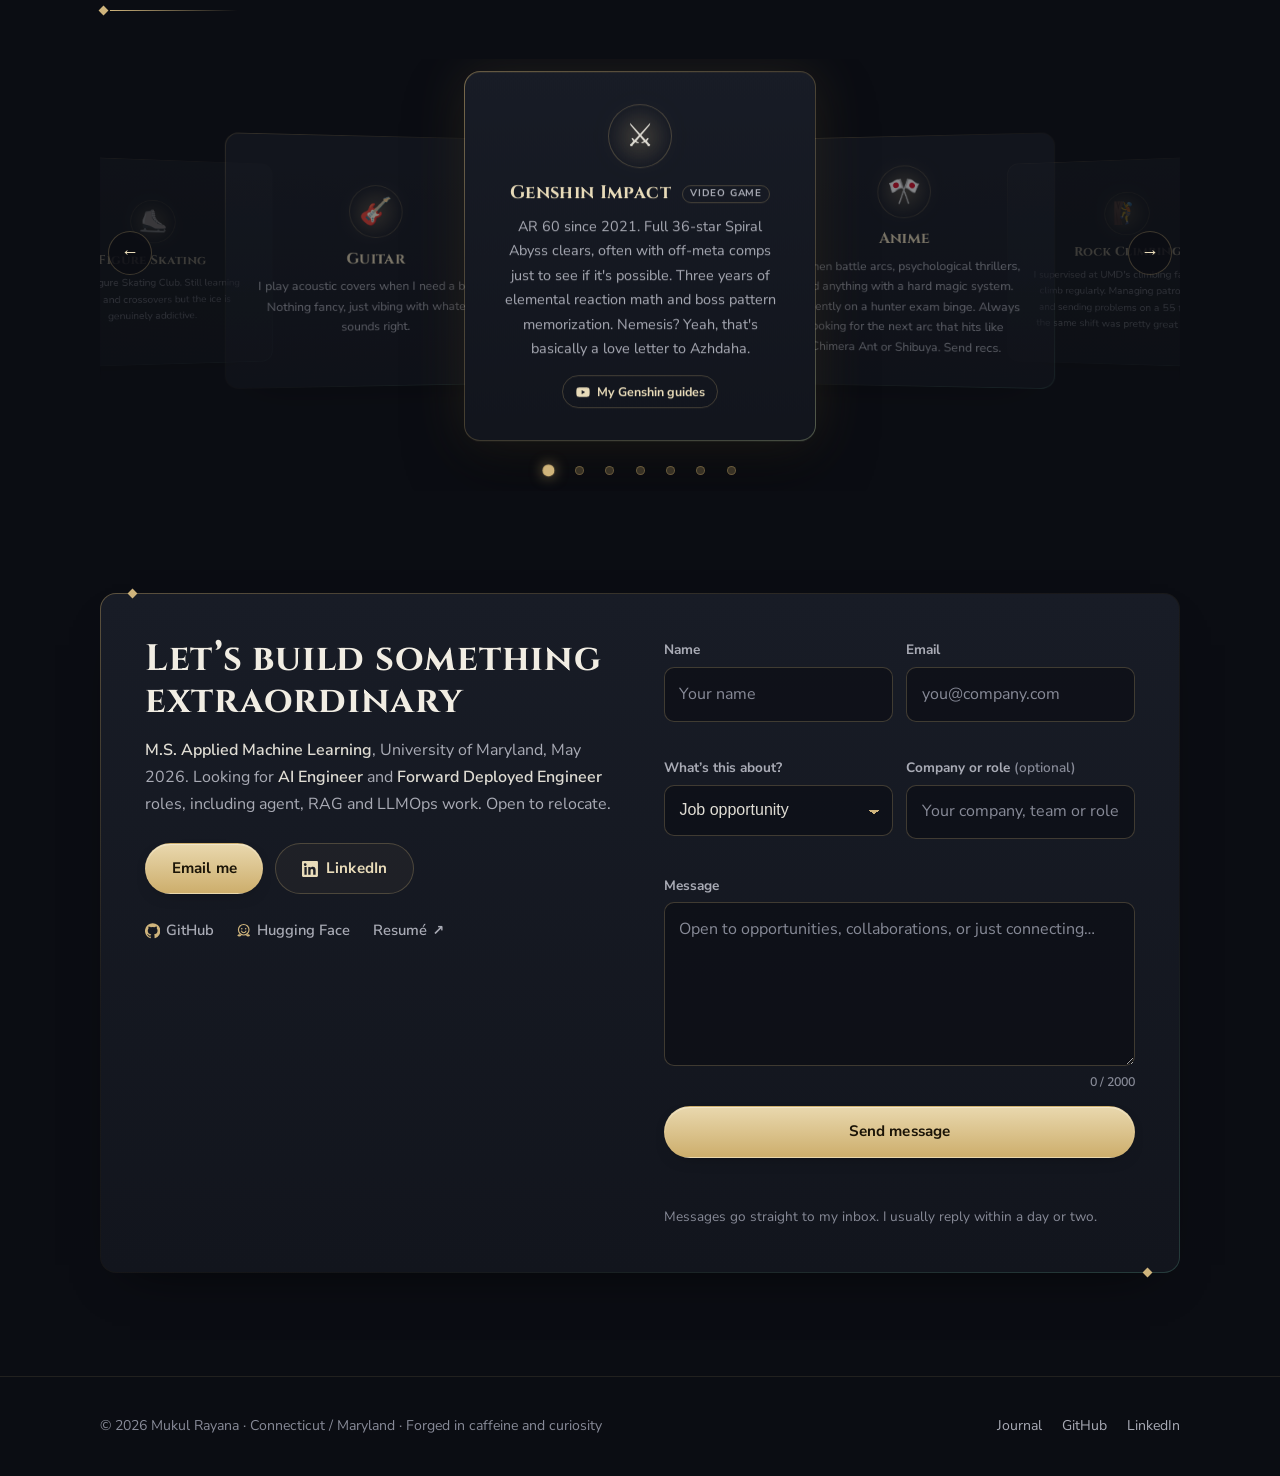
==== commit b0b089f6: "Theme button cycles three skies: Dusk (default), Daybreak, and Midnight · Legacy, the original deep " ====
--- a/index.html
+++ b/index.html
@@ -509,7 +509,7 @@
     </nav>
     <div class="nav-tools">
       <a class="nav-cta" href="assets/Mukul_Rayana_Resume.pdf" target="_blank" rel="noopener">Resumé</a>
-      <button class="tg" type="button" id="themeBtn" aria-label="Daylight theme" aria-pressed="false"><span class="tg-orb" aria-hidden="true"></span></button>
+      <button class="tg" type="button" id="themeBtn" aria-label="Change the sky"><span class="tg-orb" aria-hidden="true"></span></button>
       <button class="tg" type="button" id="soundBtn" aria-label="Turn ambient sound on" aria-pressed="false"><span class="eq" aria-hidden="true"><i></i><i></i><i></i><i></i></span></button>
     </div>
     <button class="nav-toggle" id="navToggle" aria-expanded="false" aria-controls="navLinks"><span class="bars"></span><span class="sr-only">Menu</span></button>
--- a/assets/css/site.css
+++ b/assets/css/site.css
@@ -109,6 +109,7 @@
 .tg:hover,.tg[aria-pressed="true"]{border-color:var(--line-2);box-shadow:0 0 16px rgba(var(--g),.2)}
 .tg-orb{width:15px;height:15px;border-radius:50%;border:1.5px solid var(--gold-hi);background:linear-gradient(90deg,var(--gold-hi) 50%,transparent 50%);transition:transform .6s cubic-bezier(.22,1,.36,1)}
 [data-theme="light"] .tg-orb{transform:rotate(180deg)}
+.midnight:not([data-theme="light"]) .tg-orb{border-color:transparent;background:transparent;box-shadow:inset 4px -3px 0 0 var(--gold-hi);transform:rotate(-15deg)}
 .eq{display:flex;align-items:center;gap:2.5px;height:15px}
 .eq i{display:block;width:2px;height:15px;border-radius:2px;background:var(--gold-hi);transform:scaleY(.22);transition:transform .3s}
 .eq i:nth-child(1){transform:scaleY(.4)}.eq i:nth-child(2){transform:scaleY(.75)}.eq i:nth-child(3){transform:scaleY(.55)}.eq i:nth-child(4){transform:scaleY(.3)}
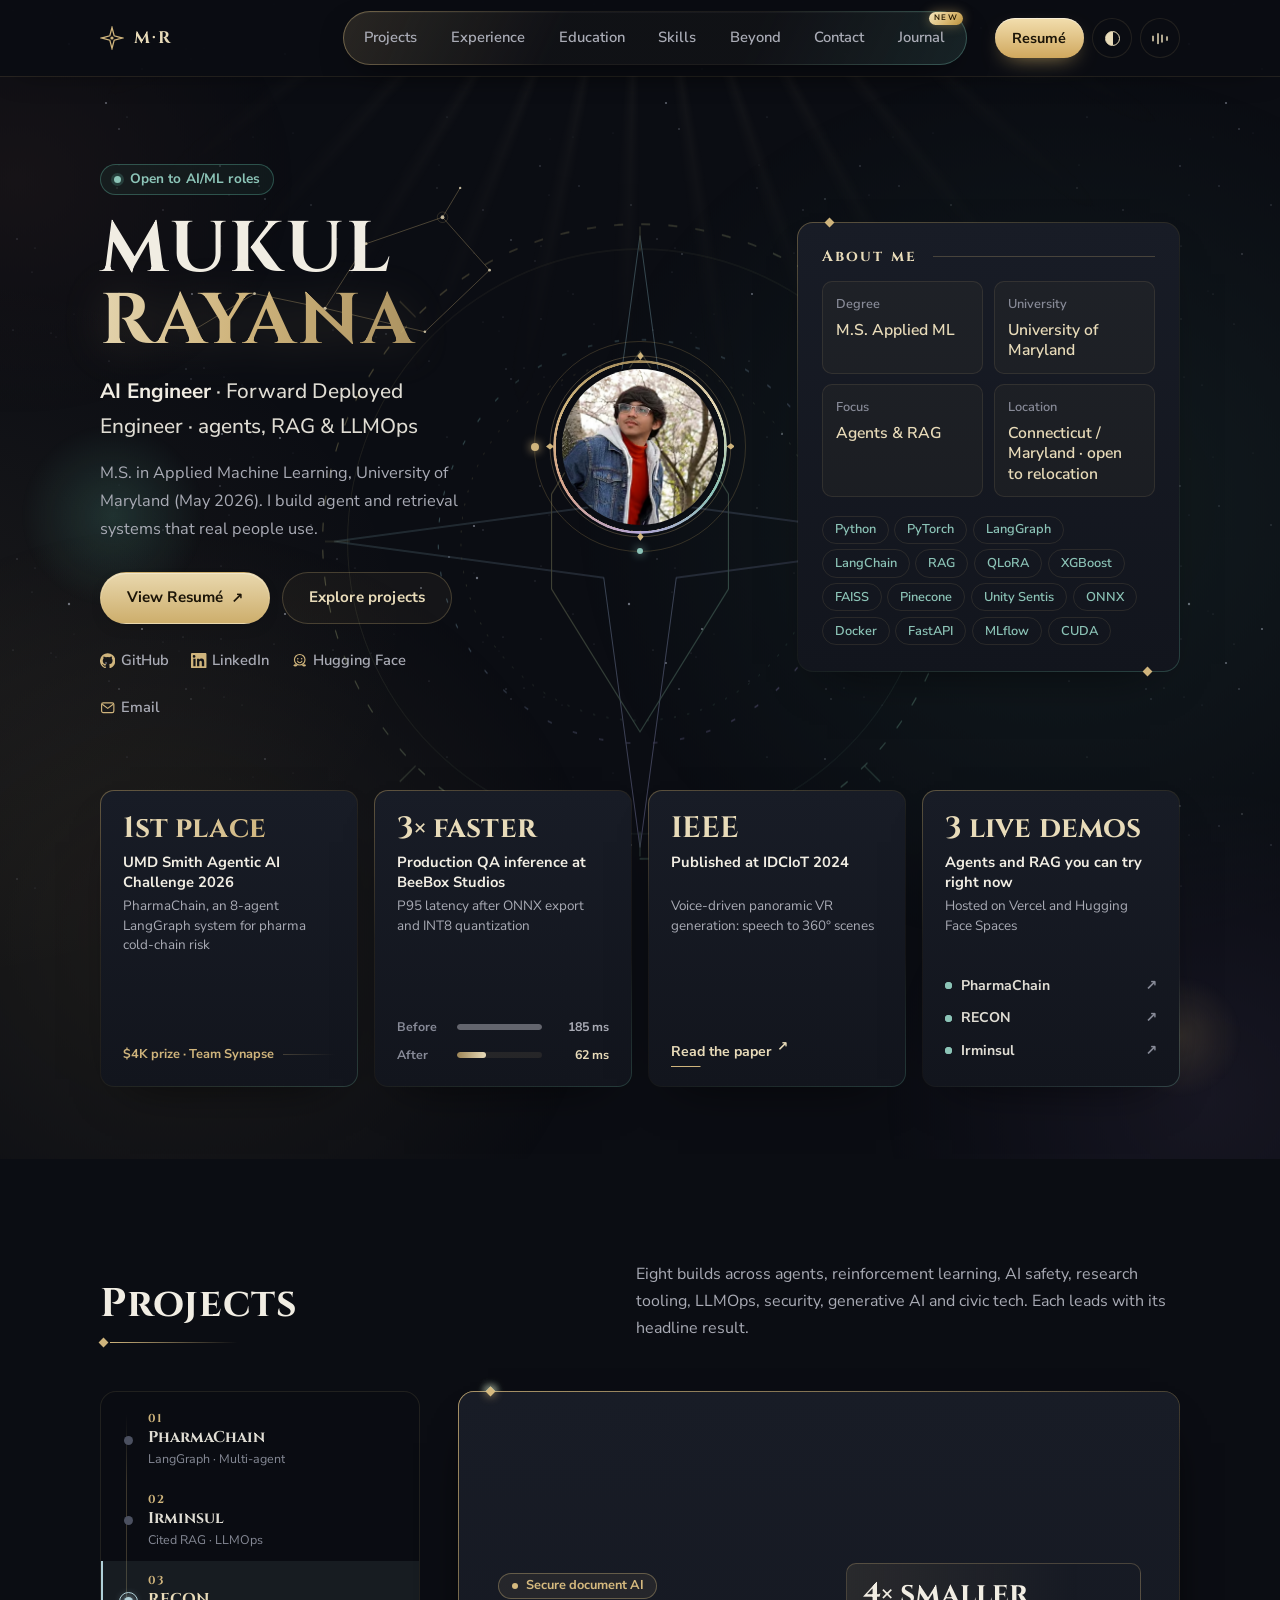
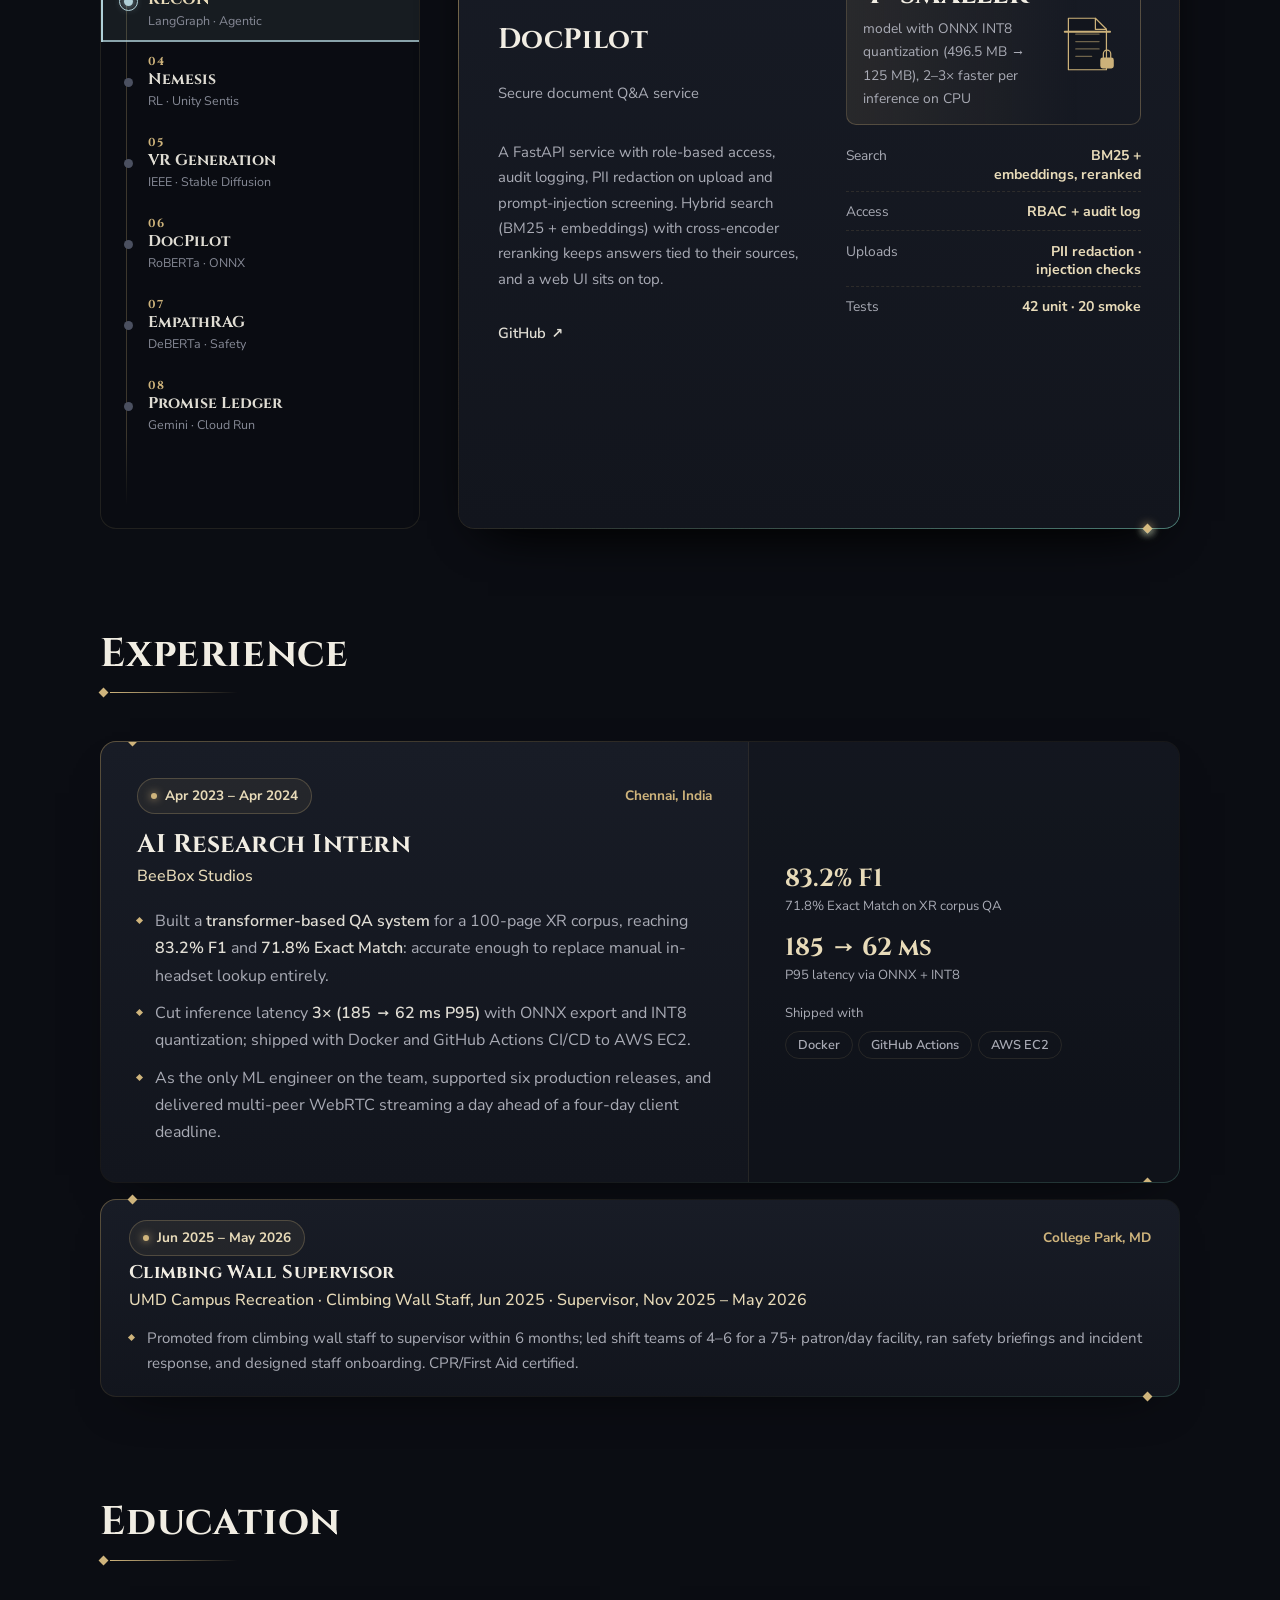
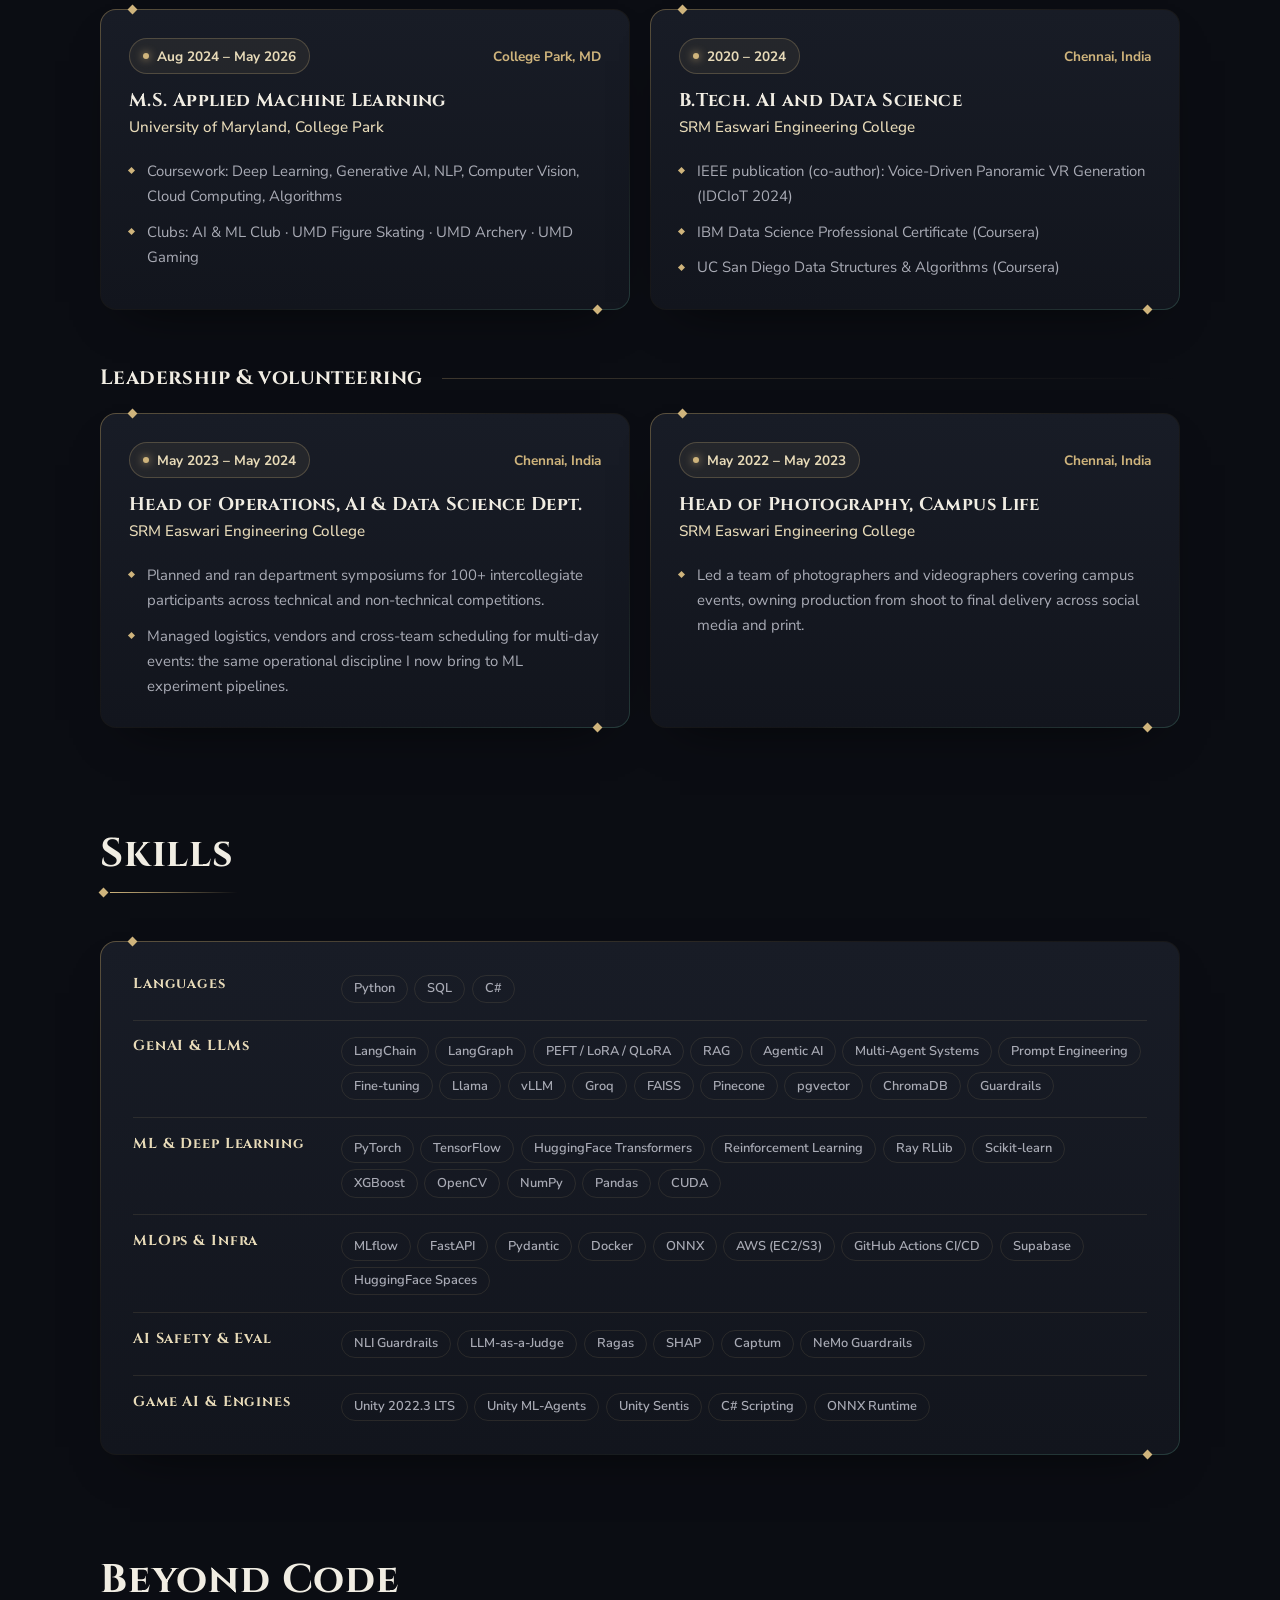
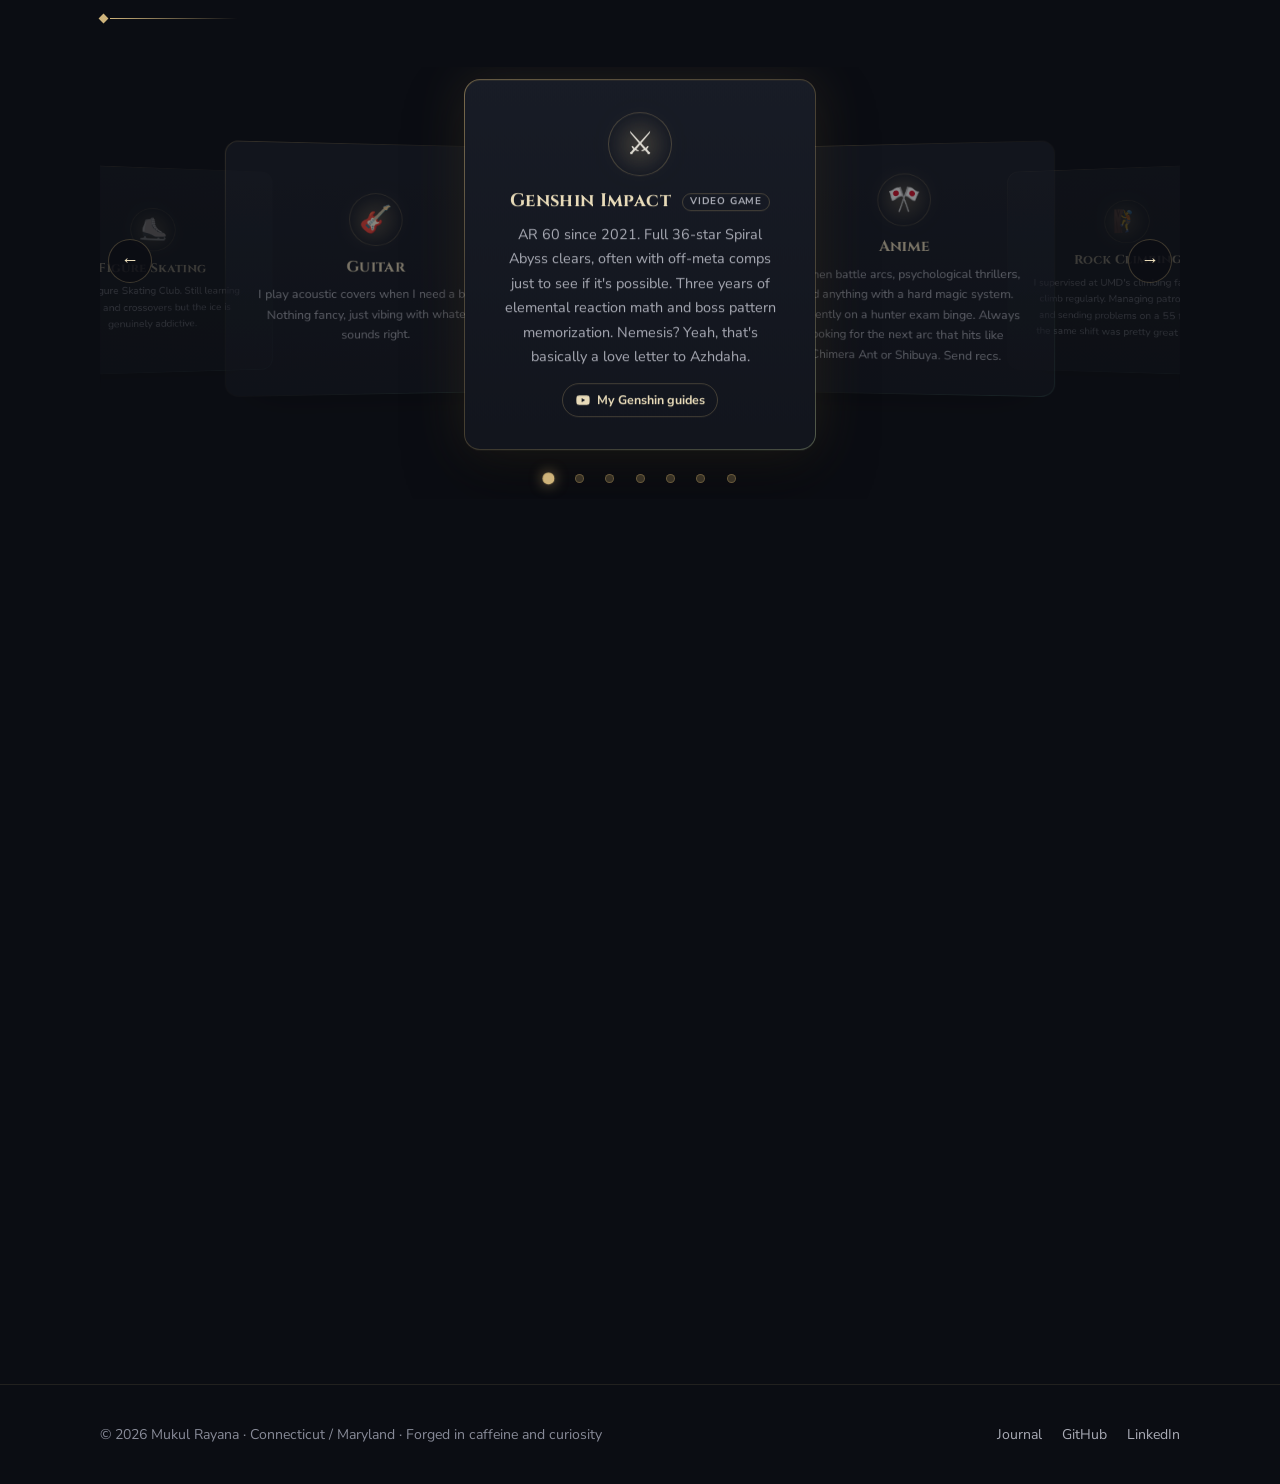
==== commit 6b5c222c: "Refresh Promise Ledger and Irminsul cards with current verified facts" ====
--- a/index.html
+++ b/index.html
@@ -719,15 +719,15 @@
         <span class="art-num" aria-hidden="true">02</span>
         <div class="art-top"><span class="el el-dendro">Cited RAG · LLMOps</span><span class="art-rank">Live beta · v1</span></div>
         <h3>Irminsul</h3>
-        <p class="art-sub">Genshin Impact assistant that cites every answer</p>
-        <div class="main-stat"><svg class="mi" viewBox="-60 -60 120 120" aria-hidden="true" focusable="false"><g fill="none" stroke="currentColor" stroke-width="2" stroke-linecap="round" stroke-linejoin="round"><path d="M0 44V-6M0 16L-22 -2M0 6L22 -10M0 -6L-14 -26M0 -6L14 -30M-22 -2L-34 -8M22 -10L34 -10"/><path d="M-40 44Q-20 36 0 44Q20 36 40 44" stroke-opacity=".6"/><circle cx="-30" cy="-26" r="7" fill="currentColor" stroke="none" class="mi-blink" style="animation-delay:0.00s"/><circle cx="-12" cy="-40" r="7" fill="currentColor" stroke="none" class="mi-blink" style="animation-delay:0.35s"/><circle cx="10" cy="-42" r="7" fill="currentColor" stroke="none" class="mi-blink" style="animation-delay:0.70s"/><circle cx="30" cy="-28" r="7" fill="currentColor" stroke="none" class="mi-blink" style="animation-delay:1.05s"/><circle cx="-36" cy="-6" r="7" fill="currentColor" stroke="none" class="mi-blink" style="animation-delay:1.40s"/><circle cx="36" cy="-8" r="7" fill="currentColor" stroke="none" class="mi-blink" style="animation-delay:1.75s"/><circle cx="0" cy="-24" r="7" fill="currentColor" stroke="none" class="mi-blink" style="animation-delay:2.10s"/></g></svg><b>95.8%</b><span>live test set (113/118), all 19 safety probes passed</span></div>
+        <p class="art-sub">Genshin Impact Q&amp;A assistant that cites every answer and updates itself after each patch</p>
+        <div class="main-stat"><svg class="mi" viewBox="-60 -60 120 120" aria-hidden="true" focusable="false"><g fill="none" stroke="currentColor" stroke-width="2" stroke-linecap="round" stroke-linejoin="round"><path d="M0 44V-6M0 16L-22 -2M0 6L22 -10M0 -6L-14 -26M0 -6L14 -30M-22 -2L-34 -8M22 -10L34 -10"/><path d="M-40 44Q-20 36 0 44Q20 36 40 44" stroke-opacity=".6"/><circle cx="-30" cy="-26" r="7" fill="currentColor" stroke="none" class="mi-blink" style="animation-delay:0.00s"/><circle cx="-12" cy="-40" r="7" fill="currentColor" stroke="none" class="mi-blink" style="animation-delay:0.35s"/><circle cx="10" cy="-42" r="7" fill="currentColor" stroke="none" class="mi-blink" style="animation-delay:0.70s"/><circle cx="30" cy="-28" r="7" fill="currentColor" stroke="none" class="mi-blink" style="animation-delay:1.05s"/><circle cx="-36" cy="-6" r="7" fill="currentColor" stroke="none" class="mi-blink" style="animation-delay:1.40s"/><circle cx="36" cy="-8" r="7" fill="currentColor" stroke="none" class="mi-blink" style="animation-delay:1.75s"/><circle cx="0" cy="-24" r="7" fill="currentColor" stroke="none" class="mi-blink" style="animation-delay:2.10s"/></g></svg><b>95.1%</b><span>live test set (117/123), all 24 leak, injection and safety probes handled</span></div>
         <ul class="subs">
           <li><span>Players so far</span><b>15</b></li>
-          <li><span>Right source in top 8</span><b>0.946</b></li>
+          <li><span>Knowledge base, rebuilt daily</span><b>~6,800 docs</b></li>
           <li><span>p95 at 50 users</span><b>0.45 s</b></li>
           <li><span>Running cost</span><b>$0</b></li>
         </ul>
-        <p class="art-desc">Stats come straight from game data with no model; everything else is answered only from cited sources, sentence by sentence. Leaks are gated out at build time. Unofficial fan project.</p>
+        <p class="art-desc">Stats, talents, damage maths and material costs come straight from game data with no AI. Everything else is answered from cited sources, and any sentence they don't support is removed before you see it. It rebuilds itself from game data and the community wiki, a publish gate keeps unreleased content out, and a UID lookup plans what to farm today. Unofficial fan project; theorycrafting from KeqingMains, credited per answer.</p>
         <div class="demos demos-one" data-title="Irminsul">
           <button class="demo-tile" type="button" data-open="demo" data-hd="assets/video/irminsul-demo-hd" data-url="https://mukulray-irminsul.hf.space" data-note="Exact stats come from game data with no AI, and every answer shows its source. Unofficial fan project; Genshin Impact content belongs to HoYoverse." aria-label="See the Irminsul demo">
             <video class="demo-loop" muted loop playsinline preload="none" data-poster="assets/images/irminsul-poster.jpg" width="640" height="360">
@@ -750,9 +750,10 @@
           </div>
         </details>
         <div class="art-side">
-          <p class="flow"><span>rule-based guards</span><span>game data or cited search</span><span>sentence check</span></p>
+          <p class="flow"><span>hybrid search + re-ranker</span><span>game data or cited AI</span><span>grounding check</span></p>
           <div class="art-links">
             <a class="text-link" href="https://mukulray-irminsul.hf.space" target="_blank" rel="noopener">Live demo <span class="arrow" aria-hidden="true">↗</span></a>
+            <a class="text-link" href="https://mukulray-irminsul.hf.space/results" target="_blank" rel="noopener">Test results <span class="arrow" aria-hidden="true">↗</span></a>
             <a class="text-link" href="https://github.com/MukulRay1603/Irminsul" target="_blank" rel="noopener">Source <span class="arrow" aria-hidden="true">↗</span></a>
           </div>
         </div>
@@ -859,17 +860,17 @@
       <!-- Promise Ledger -->
       <div class="panel corners art" role="tabpanel" id="proj-7" aria-labelledby="tab-7" inert style="--c:var(--gold)">
         <span class="art-num" aria-hidden="true">08</span>
-        <div class="art-top"><span class="el">Civic document AI</span><span class="art-rank">GDG AI for Good 2026 · Nov 2026</span></div>
+        <div class="art-top"><span class="el">Civic document AI</span><span class="art-rank">GDG AI for Good 2026: Housing</span></div>
         <h3>Promise Ledger</h3>
-        <p class="art-sub">Checks the affordable-housing commitments developers make in exchange for tax breaks</p>
-        <div class="main-stat"><svg class="mi" viewBox="-60 -60 120 120" aria-hidden="true" focusable="false"><g fill="none" stroke="currentColor" stroke-width="2" stroke-linecap="round" stroke-linejoin="round"><path d="M-32 -42H32V42H-32Z" fill="var(--surface)"/><path d="M-20 -26H20M-20 -12H20M-20 2H6" stroke-opacity=".5"/><path d="M-6 22L4 32L24 10" stroke-width="3"/></g></svg><b>96.3% / 98.1%</b><span>precision / recall on a 53-claim development set</span></div>
+        <p class="art-sub">Turns a housing deal's public records into one checked receipt of its affordable-home promises</p>
+        <div class="main-stat"><svg class="mi" viewBox="-60 -60 120 120" aria-hidden="true" focusable="false"><g fill="none" stroke="currentColor" stroke-width="2" stroke-linecap="round" stroke-linejoin="round"><path d="M-32 -42H32V42H-32Z" fill="var(--surface)"/><path d="M-20 -26H20M-20 -12H20M-20 2H6" stroke-opacity=".5"/><path d="M-6 22L4 32L24 10" stroke-width="3"/></g></svg><b>811 pages</b><span>of real county records: all 21 Prince George's County, MD PILOT agreements since 2023</span></div>
         <ul class="subs">
-          <li><span>Each commitment</span><b>homes · income limit · rent · how long</b></li>
-          <li><span>Quotes</span><b>kept only on a word-for-word page match</b></li>
-          <li><span>Review</span><b>people confirm or dispute each item</b></li>
-          <li><span>Team</span><b>team of two</b></li>
-        </ul>
-        <p class="art-desc">When a city gives a housing developer a tax break or other public support, the developer commits to affordable homes in return: how many, at what income limit, at what rent, for how long. Promise Ledger reads the deal's public records and checks each commitment against the exact page it came from. Code keeps a quote only on a word-for-word match, and people confirm or dispute every item. I led the design and built it with AI coding tools.</p>
+          <li><span>Held-out precision / recall</span><b>95.7% / 93.6% on 47 claims</b></li>
+          <li><span>Planted attacks held</span><b>8 of 8</b></li>
+          <li><span>Blank template text found</span><b>in 6 approved deals</b></li>
+          <li><span>Model cost to read all 811 pages</span><b>$0.61</b></li>
+        </ul>
+        <p class="art-desc">When a county gives a housing developer a tax break, the developer promises affordable homes in return. Promise Ledger reads the deal's public records and lists every promise with the exact quote and page that proves it. The final build adds a night 3D map with a column of light at each address, and "Ask the county", which answers one question across every deal: Gemini writes, code checks every number and date, and each sentence links to its source.</p>
         <div class="demos" data-title="Promise Ledger">
           <button class="demo-tile" type="button" data-open="video" data-yt="aD03n_4KfFc" aria-label="Watch the Promise Ledger overview video (2:20)">
             <img src="assets/images/promise-ledger-video-thumb.jpg" width="640" height="360" alt="" loading="lazy" decoding="async">
@@ -884,11 +885,11 @@
           </button>
         </div>
         <div class="art-side">
-          <p class="flow"><span>Python</span><span>FastAPI</span><span>Gemini</span><span>Google Cloud Run</span></p>
+          <p class="flow"><span>Python</span><span>FastAPI</span><span>Gemini</span><span>Cloud Run</span><span>Firestore</span></p>
           <div class="art-links">
             <a class="text-link" href="https://promise-ledger.web.app" target="_blank" rel="noopener">Live demo <span class="arrow" aria-hidden="true">↗</span></a>
             <a class="text-link" href="https://youtu.be/aD03n_4KfFc" target="_blank" rel="noopener">Overview video <span class="arrow" aria-hidden="true">↗</span></a>
-            <a class="text-link" href="https://github.com/MukulRay1603/promise-ledger" target="_blank" rel="noopener">GitHub <span class="arrow" aria-hidden="true">↗</span></a>
+            <a class="text-link" href="https://github.com/MukulRay1603/promise-ledger/tree/dec2" target="_blank" rel="noopener">GitHub <span class="arrow" aria-hidden="true">↗</span></a>
           </div>
         </div>
       </div>
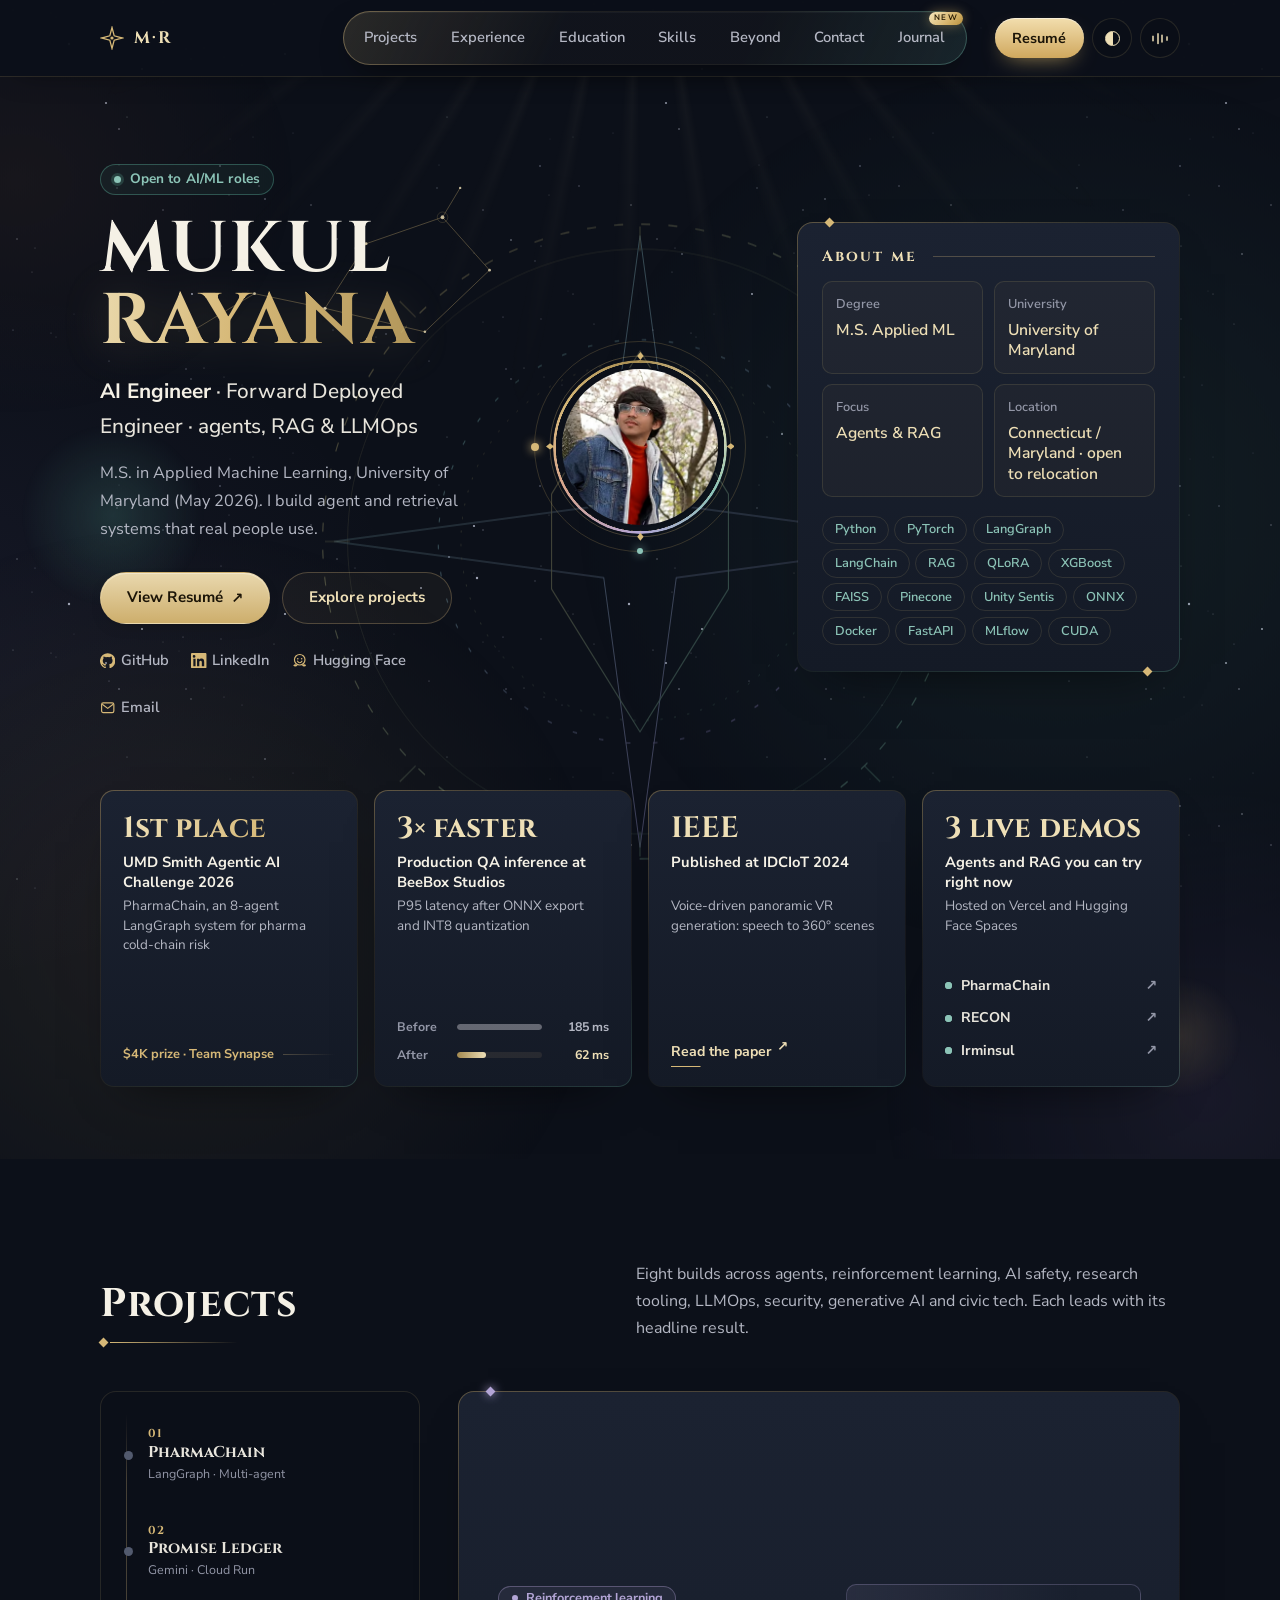
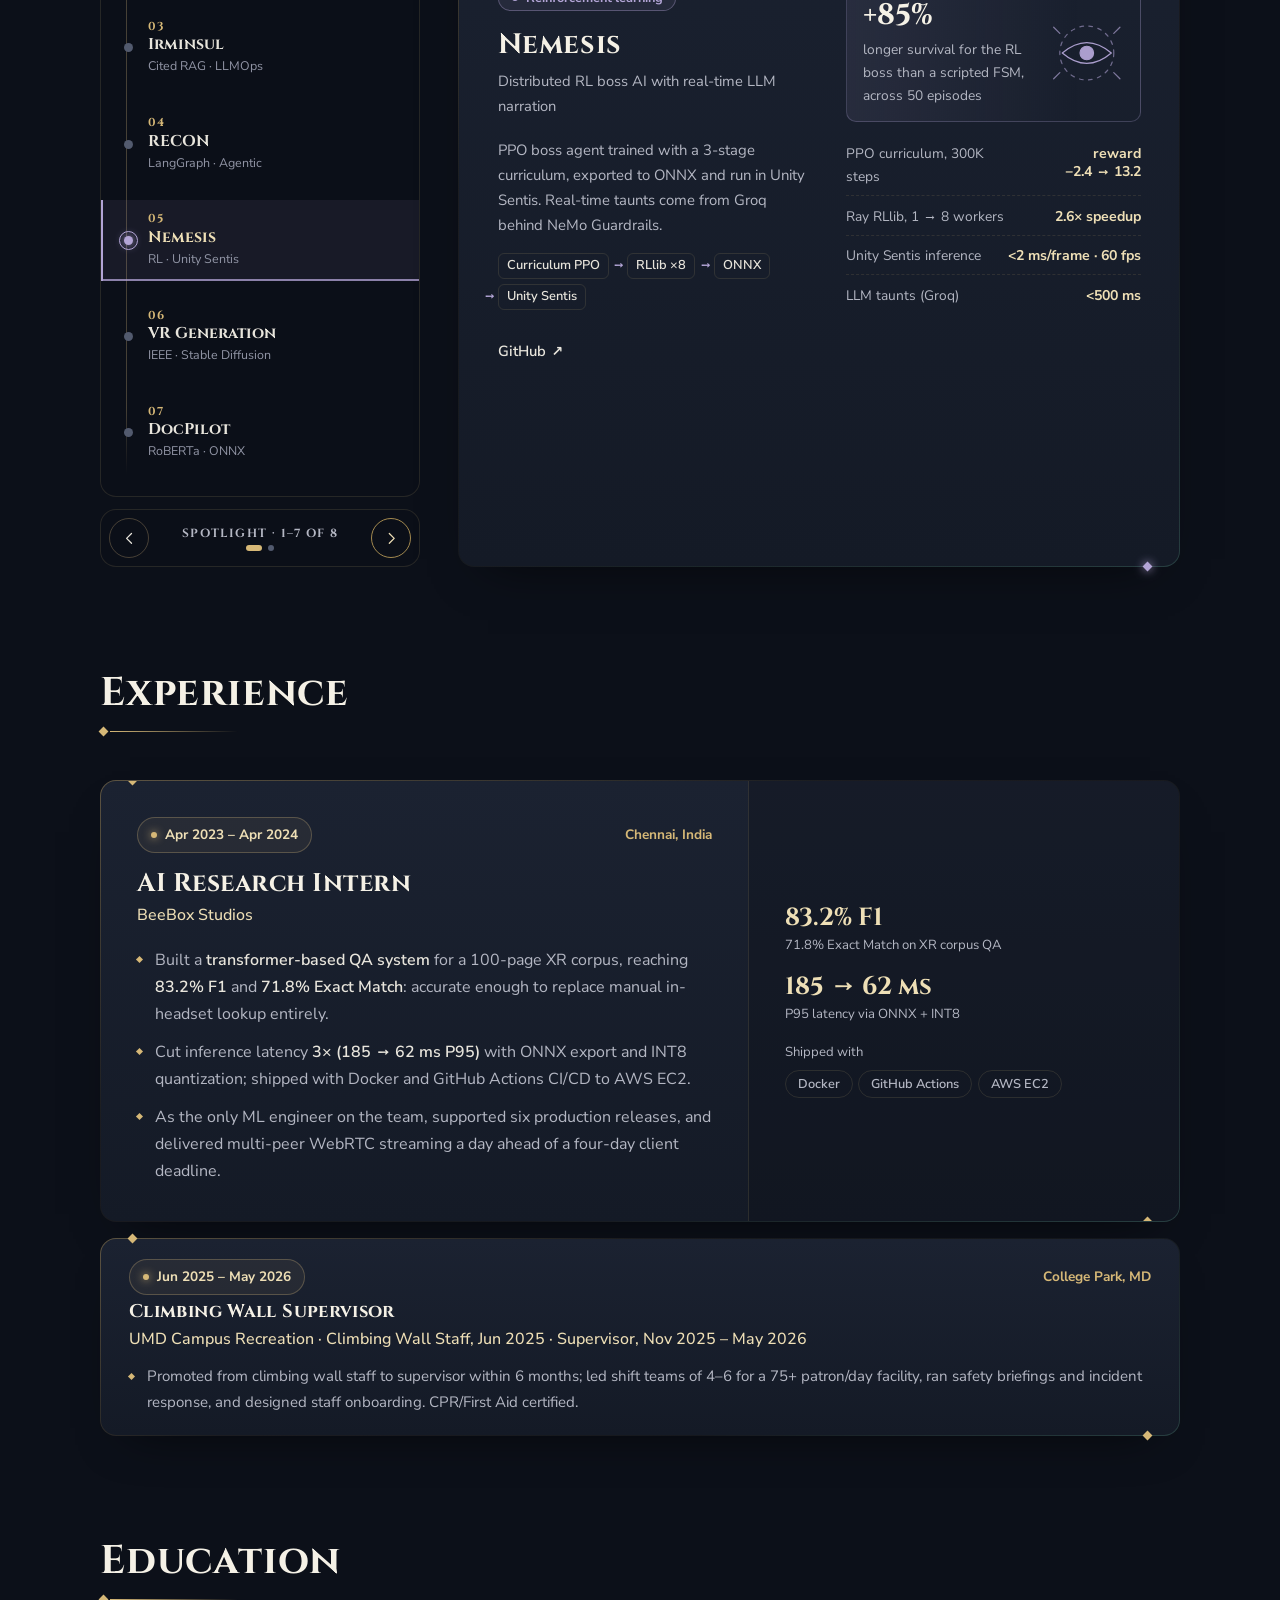
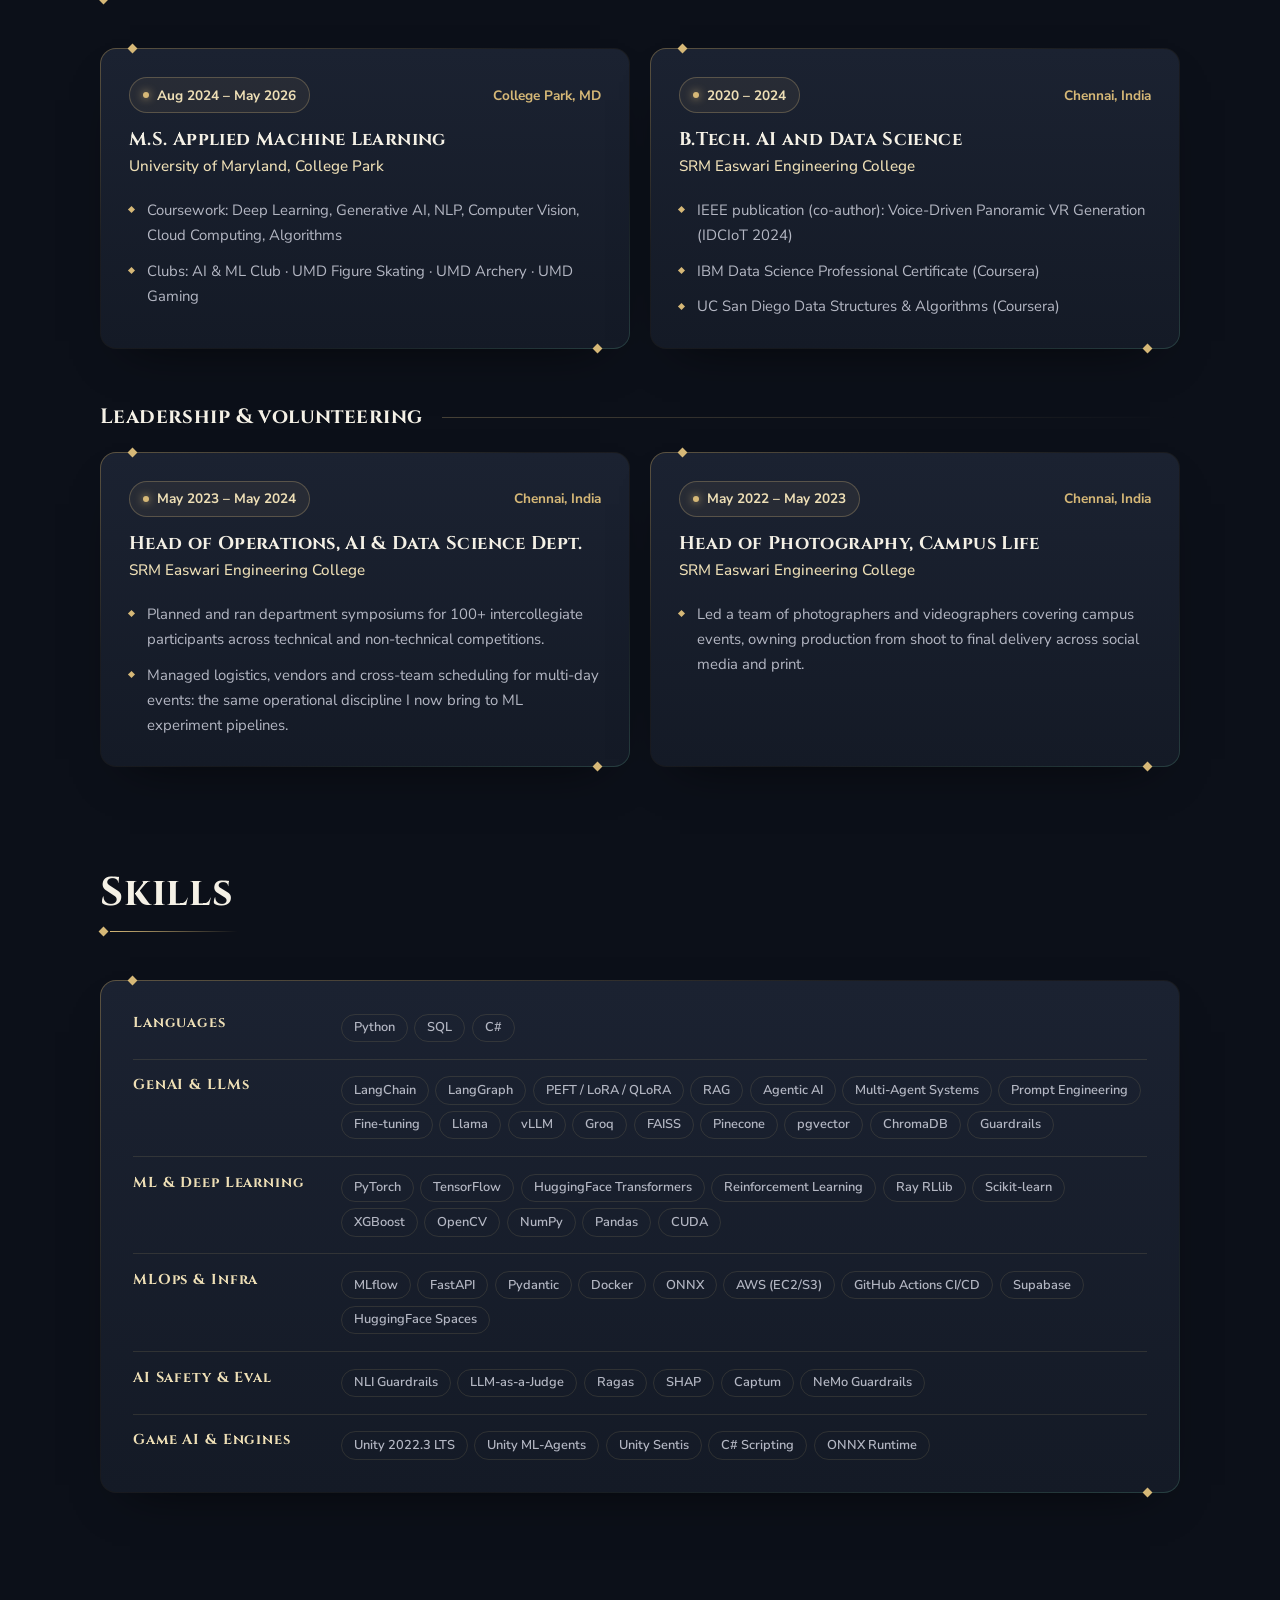
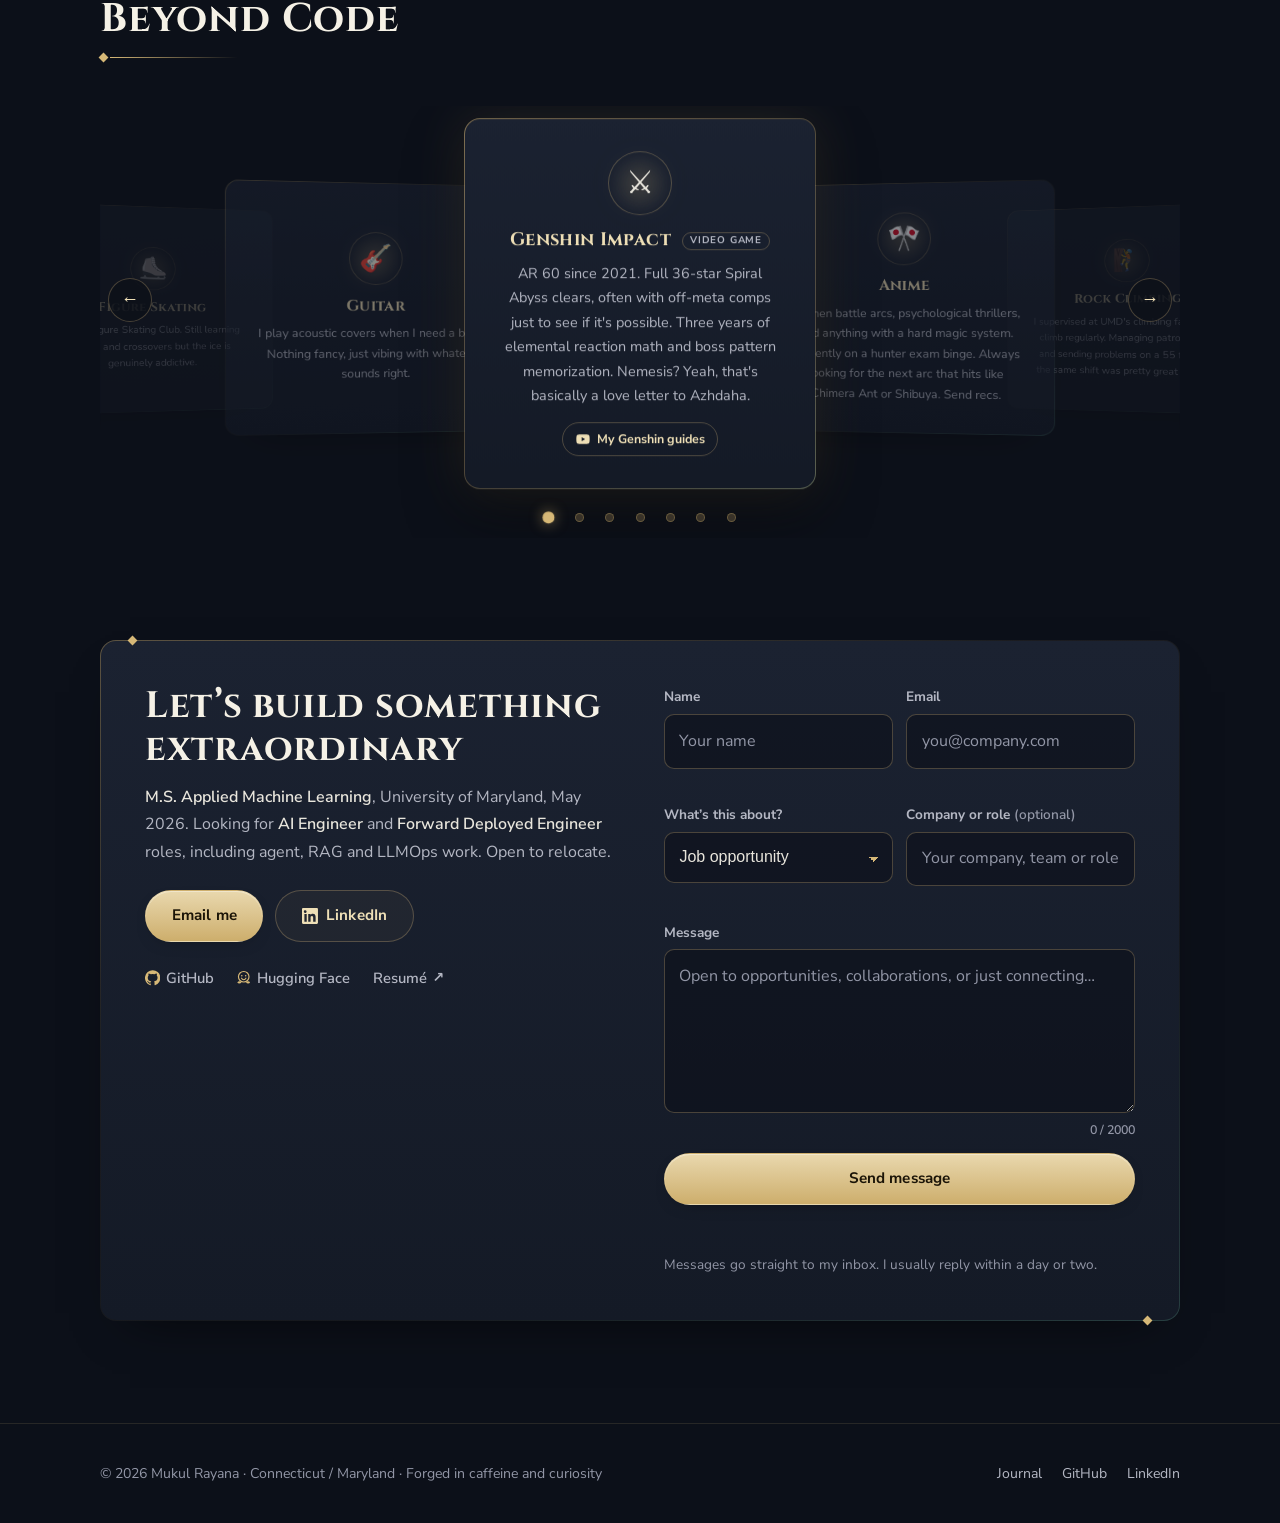
==== commit e7838c4c: "Projects pager, phone layouts, livelier Dusk, Smith School news - Projects rail shows seven per page" ====
--- a/index.html
+++ b/index.html
@@ -7,7 +7,7 @@
 <meta name="viewport" content="width=device-width, initial-scale=1">
 <title>Mukul Rayana · AI Engineer &amp; Forward Deployed Engineer</title>
 <meta name="description" content="Mukul Rayana, AI engineer building agent and retrieval systems that real people use. 1st place, UMD Smith Agentic AI Challenge. IEEE co-author. Live demos.">
-<meta name="theme-color" content="#0b0d13">
+<meta name="theme-color" content="#0c1019">
 <meta property="og:title" content="Mukul Rayana · AI Engineer &amp; Forward Deployed Engineer">
 <meta property="og:description" content="AI engineer building agent and retrieval systems that real people use. M.S. Applied ML @ UMD. IEEE published. Live HuggingFace demos.">
 <meta property="og:image" content="https://mukulray1603.github.io/assets/images/Mypic.jpeg">
@@ -28,7 +28,7 @@
 </script>
 <style>
 /* ─── opening: the star draws, the name settles, then we zoom through it ─── */
-.intro{position:fixed;inset:0;z-index:5000;display:grid;place-items:center;align-content:center;gap:1.6rem;background:radial-gradient(circle at 50% 45%,#171b26,#0b0d13 65%);pointer-events:none;animation:introOut .4s .9s cubic-bezier(.7,0,.3,1) forwards}
+.intro{position:fixed;inset:0;z-index:5000;display:grid;place-items:center;align-content:center;gap:1.6rem;background:radial-gradient(circle at 50% 45%,#1a2030,#0c1019 65%);pointer-events:none;animation:introOut .4s .9s cubic-bezier(.7,0,.3,1) forwards}
 .intro-done .intro{display:none}
 .intro-star{width:min(42vmin,300px);height:auto;filter:drop-shadow(0 0 18px rgba(216,182,110,.55));animation:introZoom .4s .9s cubic-bezier(.7,0,.3,1) forwards}
 .intro-star *{stroke-dasharray:1;stroke-dashoffset:1;animation:draw .7s cubic-bezier(.4,0,.2,1) forwards}
@@ -478,6 +478,93 @@
   .xp-stats{grid-template-columns:1fr}
   .questlog{grid-template-columns:1fr}
 }
+
+/* project pages: five per page in the rail, with a pager underneath */
+.rail-col{display:flex;flex-direction:column;gap:.75rem;min-width:0}
+.rail-col .rail{position:relative;top:auto}
+@media (min-width:861px){.rail-col{position:sticky;top:5.5rem;align-self:start}}
+@media (min-width:1100px){.rail-col{position:static;align-self:stretch}.rail-col .rail{flex:1}}
+.pager{display:flex;align-items:center;gap:.6rem;padding:.5rem;border:1px solid var(--line);border-radius:var(--r);background:rgba(var(--ink),.62)}
+.pg-btn{flex:none;display:grid;place-items:center;width:2.5rem;height:2.5rem;padding:0;border:1px solid var(--line-2);border-radius:50%;background:none;color:var(--text);cursor:pointer;transition:border-color .2s,color .2s,background .2s,transform .2s}
+.pg-btn svg{width:1.05rem;height:1.05rem}
+.pg-btn:hover:not(:disabled),.pg-btn:focus-visible{border-color:var(--gold);color:var(--gold-hi);background:rgba(var(--g),.08)}
+.pg-btn:focus-visible{outline:2px solid var(--gold-hi);outline-offset:2px}
+.pg-btn:disabled{opacity:.35;cursor:default}
+.pg-next:not(:disabled){border-color:var(--gold-lo);color:var(--gold-hi);animation:pgNudge 3.2s ease-in-out infinite}
+.pg-next:not(:disabled):hover{animation:none}
+@keyframes pgNudge{0%,70%,100%{transform:none}80%{transform:translateX(3px)}90%{transform:translateX(-1px)}}
+.pg-mid{flex:1;display:grid;justify-items:center;gap:.35rem;min-width:0}
+.pg-label{font:700 .74rem/1.2 var(--serif);letter-spacing:.12em;text-transform:uppercase;color:var(--muted);white-space:nowrap}
+.pg-dots{display:flex;gap:.35rem}
+.pg-dots i{width:6px;height:6px;border-radius:50%;background:var(--dot);transition:background .3s,width .3s}
+.pg-dots i.on{width:16px;border-radius:3px;background:var(--gold)}
+.rail.pg-in .rail-item:not([hidden]){animation:pgIn .45s cubic-bezier(.22,1,.36,1) both;animation-delay:calc(var(--k,0) * 45ms)}
+.rail.pg-in.pg-back .rail-item:not([hidden]){animation-name:pgInBack}
+@keyframes pgIn{from{opacity:0;transform:translateX(14px)}to{opacity:1;transform:none}}
+@keyframes pgInBack{from{opacity:0;transform:translateX(-14px)}to{opacity:1;transform:none}}
+@media (max-width:860px){
+  .pager{padding:.35rem .4rem}
+  .pg-btn{width:2.25rem;height:2.25rem}
+}
+@media (prefers-reduced-motion:reduce){.pg-next:not(:disabled),.rail.pg-in .rail-item:not([hidden]){animation:none}}
+@media (min-width:1100px){.rail-col .rail{justify-content:space-evenly}}
+/* phone controls (built by JS): counter + swipe hint above, dots + next-section below */
+.m-nav,.m-foot,.m-more{display:none}
+@media (max-width:860px) and (orientation:portrait){
+  .rail-col{display:none}
+  .m-nav{display:flex;flex-wrap:nowrap;gap:.3rem;min-width:0;max-width:100%;padding:.35rem;border:1px solid var(--line);border-radius:999px;background:rgba(var(--ink),.62);overflow-x:auto;scroll-snap-type:x proximity;scroll-padding:0 2rem;scrollbar-width:none;overscroll-behavior-x:contain;-webkit-mask-image:linear-gradient(90deg,transparent,#000 1.6rem,#000 calc(100% - 1.6rem),transparent);mask-image:linear-gradient(90deg,transparent,#000 1.6rem,#000 calc(100% - 1.6rem),transparent)}
+  .m-nav::-webkit-scrollbar{display:none}
+  .m-nav.at-start{-webkit-mask-image:linear-gradient(90deg,#000 calc(100% - 1.6rem),transparent);mask-image:linear-gradient(90deg,#000 calc(100% - 1.6rem),transparent)}
+  .m-nav.at-end{-webkit-mask-image:linear-gradient(90deg,transparent,#000 1.6rem);mask-image:linear-gradient(90deg,transparent,#000 1.6rem)}
+  .m-chip{--c:var(--gold);flex:none;scroll-snap-align:center;display:inline-flex;align-items:center;gap:.35rem;height:2rem;padding:0 .75rem;border:1px solid var(--line);border-radius:999px;background:none;color:var(--muted);cursor:pointer;transition:background .3s,border-color .3s,color .3s}
+  .m-chip b{display:none}
+  .m-chip span{font:700 .76rem/1 var(--serif);letter-spacing:.02em;white-space:nowrap}
+  .m-chip::before{content:"";flex:none;width:6px;height:6px;border-radius:50%;background:var(--c);opacity:.75;transition:box-shadow .3s,opacity .3s}
+  .m-chip[aria-current="true"]{border-color:color-mix(in srgb,var(--c) 60%,transparent);background:color-mix(in srgb,var(--c) 16%,transparent);color:var(--title)}
+  .m-chip[aria-current="true"]::before{opacity:1;box-shadow:0 0 8px var(--c)}
+  .m-chip:focus-visible{outline:2px solid var(--gold-hi);outline-offset:1px}
+  .m-hint{display:inline-flex;align-items:center;gap:.4rem;margin:0;font-size:.78rem;font-weight:700;color:var(--muted)}
+  .m-hint i{font-style:normal;color:var(--gold-hi);animation:mHint 1.6s ease-in-out infinite}
+  .m-hint i:first-child{animation-direction:reverse}
+  @keyframes mHint{0%,100%{transform:translateX(0)}50%{transform:translateX(4px)}}
+  .stage{display:flex;gap:.75rem;overflow-x:auto;overflow-y:hidden;scroll-snap-type:x mandatory;scrollbar-width:none;align-items:flex-start;touch-action:auto;overscroll-behavior-x:contain;transition:height .35s cubic-bezier(.22,1,.36,1)}
+  .stage::-webkit-scrollbar{display:none}
+  .stage>.art,.stage>.art:not(.is-on){display:block;flex:0 0 86%;min-width:0;scroll-snap-align:start;opacity:1;visibility:visible;transform:none;grid-area:auto;transition:opacity .35s}
+  .stage>.art:not(.is-on){opacity:.4}
+  .stage .subs b{overflow-wrap:normal;word-break:normal}
+  .stage>.art:not(.m-open) :is(.art-desc,.arch,.older,.flow,.subs,.demo-credit){display:none}
+  .stage>.art:not(.m-open) .art-sub{display:-webkit-box;-webkit-line-clamp:2;-webkit-box-orient:vertical;overflow:hidden}
+  .stage>.art:not(.m-open) .demos{display:grid;grid-template-columns:1fr 1fr;gap:.5rem;margin-top:.8rem}
+  .stage>.art:not(.m-open) .demos-one{grid-template-columns:1fr}
+  .stage>.art:not(.m-open) .demos-one .demo-tile{max-height:9.5rem;overflow:hidden}
+  .stage>.art{padding:1.15rem 1.1rem 1.2rem}
+  .stage>.art h3{font-size:1.3rem}
+  .stage>.art .main-stat{margin-top:.8rem;padding:.8rem 5rem .8rem .9rem}
+  .stage>.art .art-links{gap:0 1.1rem;padding-top:.6rem}
+  .stage>.art .art-links .text-link{min-height:2.25rem}
+  .m-more{display:inline-flex;align-items:center;gap:.4rem;margin-top:.75rem;padding:.45rem .9rem;border:1px solid var(--line-2);border-radius:999px;background:none;color:var(--gold-hi);font-size:.8rem;font-weight:700;cursor:pointer}
+  .m-more i{font-style:normal;transition:transform .3s}
+  .m-open .m-more i{transform:rotate(180deg)}
+  .stage>.art.sw-next,.stage>.art.sw-prev{animation:none}
+  .m-foot{display:flex;align-items:center;justify-content:space-between;gap:.75rem;flex-wrap:wrap;min-width:0}
+  .archive>.stage{min-width:0}
+  .m-next{display:inline-flex;align-items:center;gap:.4rem;min-height:2.5rem;padding:0 1rem;border:1px solid var(--line-2);border-radius:999px;font-size:.82rem;font-weight:700;color:var(--text);text-decoration:none;background:rgba(var(--ink),.6)}
+  .m-next.last{border-color:var(--gold);color:var(--gold-hi);animation:mPulse 2s ease-in-out infinite}
+  @keyframes mPulse{0%,100%{box-shadow:0 0 0 0 rgba(var(--g),.35)}50%{box-shadow:0 0 0 6px rgba(var(--g),0)}}
+}
+/* phone landscape: a compact list on the left, the card on the right */
+@media (max-width:960px) and (orientation:landscape) and (max-height:560px){
+  .archive{grid-template-columns:13rem minmax(0,1fr);gap:1rem;align-items:start}
+  .rail-col{position:sticky;top:4.75rem;align-self:start}
+  .rail{position:relative;flex-direction:column;overflow:visible;-webkit-mask-image:none;mask-image:none;padding:.3rem 0}
+  .rail-item{width:100%;flex-direction:row;align-items:center;gap:.5rem;padding:.4rem .8rem;border-bottom:0;border-left:2px solid transparent}
+  .rail-item[aria-selected="true"]{border-left-color:var(--c);border-bottom-color:transparent}
+  .rail-text{display:flex;align-items:baseline;gap:.45rem}
+  .rail-num{font-size:.64rem}
+  .rail-name{margin:0;font-size:.82rem;white-space:nowrap;overflow:hidden;text-overflow:ellipsis}
+  .pager{padding:.25rem .35rem}.pg-btn{width:2rem;height:2rem}.pg-label{font-size:.62rem}
+}
+@media (prefers-reduced-motion:reduce){.m-hint i,.m-next.last{animation:none}.stage{transition:none}}
 </style>
 </head>
 <body>
@@ -665,15 +752,22 @@
     </div>
 
     <div class="archive reveal" id="archive">
+      <div class="rail-col">
       <div class="rail" role="tablist" aria-label="Projects" aria-orientation="vertical">
         <button class="rail-item" type="button" role="tab" id="tab-0" aria-controls="proj-0" aria-selected="true" tabindex="0" style="--c:var(--anemo)"><span class="rail-dot" aria-hidden="true"></span><span class="rail-text"><span class="rail-num">01</span><span class="rail-name">PharmaChain</span><span class="rail-sub">LangGraph · Multi-agent</span></span><span class="rail-bar" aria-hidden="true"></span></button>
-        <button class="rail-item" type="button" role="tab" id="tab-1" aria-controls="proj-1" aria-selected="false" tabindex="-1" style="--c:var(--dendro)"><span class="rail-dot" aria-hidden="true"></span><span class="rail-text"><span class="rail-num">02</span><span class="rail-name">Irminsul</span><span class="rail-sub">Cited RAG · LLMOps</span></span><span class="rail-bar" aria-hidden="true"></span></button>
-        <button class="rail-item" type="button" role="tab" id="tab-2" aria-controls="proj-2" aria-selected="false" tabindex="-1" style="--c:var(--cryo)"><span class="rail-dot" aria-hidden="true"></span><span class="rail-text"><span class="rail-num">03</span><span class="rail-name">RECON</span><span class="rail-sub">LangGraph · Agentic</span></span><span class="rail-bar" aria-hidden="true"></span></button>
-        <button class="rail-item" type="button" role="tab" id="tab-3" aria-controls="proj-3" aria-selected="false" tabindex="-1" style="--c:var(--electro)"><span class="rail-dot" aria-hidden="true"></span><span class="rail-text"><span class="rail-num">04</span><span class="rail-name">Nemesis</span><span class="rail-sub">RL · Unity Sentis</span></span><span class="rail-bar" aria-hidden="true"></span></button>
-        <button class="rail-item" type="button" role="tab" id="tab-4" aria-controls="proj-4" aria-selected="false" tabindex="-1" style="--c:var(--pyro)"><span class="rail-dot" aria-hidden="true"></span><span class="rail-text"><span class="rail-num">05</span><span class="rail-name">VR Generation</span><span class="rail-sub">IEEE · Stable Diffusion</span></span><span class="rail-bar" aria-hidden="true"></span></button>
-        <button class="rail-item" type="button" role="tab" id="tab-5" aria-controls="proj-5" aria-selected="false" tabindex="-1" style="--c:var(--geo)"><span class="rail-dot" aria-hidden="true"></span><span class="rail-text"><span class="rail-num">06</span><span class="rail-name">DocPilot</span><span class="rail-sub">RoBERTa · ONNX</span></span><span class="rail-bar" aria-hidden="true"></span></button>
-        <button class="rail-item" type="button" role="tab" id="tab-6" aria-controls="proj-6" aria-selected="false" tabindex="-1" style="--c:var(--hydro)"><span class="rail-dot" aria-hidden="true"></span><span class="rail-text"><span class="rail-num">07</span><span class="rail-name">EmpathRAG</span><span class="rail-sub">DeBERTa · Safety</span></span><span class="rail-bar" aria-hidden="true"></span></button>
-        <button class="rail-item" type="button" role="tab" id="tab-7" aria-controls="proj-7" aria-selected="false" tabindex="-1" style="--c:var(--gold)"><span class="rail-dot" aria-hidden="true"></span><span class="rail-text"><span class="rail-num">08</span><span class="rail-name">Promise Ledger</span><span class="rail-sub">Gemini · Cloud Run</span></span><span class="rail-bar" aria-hidden="true"></span></button>
+        <button class="rail-item" type="button" role="tab" id="tab-7" aria-controls="proj-7" aria-selected="false" tabindex="-1" style="--c:var(--gold)"><span class="rail-dot" aria-hidden="true"></span><span class="rail-text"><span class="rail-num">02</span><span class="rail-name">Promise Ledger</span><span class="rail-sub">Gemini · Cloud Run</span></span><span class="rail-bar" aria-hidden="true"></span></button>
+        <button class="rail-item" type="button" role="tab" id="tab-1" aria-controls="proj-1" aria-selected="false" tabindex="-1" style="--c:var(--dendro)"><span class="rail-dot" aria-hidden="true"></span><span class="rail-text"><span class="rail-num">03</span><span class="rail-name">Irminsul</span><span class="rail-sub">Cited RAG · LLMOps</span></span><span class="rail-bar" aria-hidden="true"></span></button>
+        <button class="rail-item" type="button" role="tab" id="tab-2" aria-controls="proj-2" aria-selected="false" tabindex="-1" style="--c:var(--cryo)"><span class="rail-dot" aria-hidden="true"></span><span class="rail-text"><span class="rail-num">04</span><span class="rail-name">RECON</span><span class="rail-sub">LangGraph · Agentic</span></span><span class="rail-bar" aria-hidden="true"></span></button>
+        <button class="rail-item" type="button" role="tab" id="tab-3" aria-controls="proj-3" aria-selected="false" tabindex="-1" style="--c:var(--electro)"><span class="rail-dot" aria-hidden="true"></span><span class="rail-text"><span class="rail-num">05</span><span class="rail-name">Nemesis</span><span class="rail-sub">RL · Unity Sentis</span></span><span class="rail-bar" aria-hidden="true"></span></button>
+        <button class="rail-item" type="button" role="tab" id="tab-4" aria-controls="proj-4" aria-selected="false" tabindex="-1" style="--c:var(--pyro)"><span class="rail-dot" aria-hidden="true"></span><span class="rail-text"><span class="rail-num">06</span><span class="rail-name">VR Generation</span><span class="rail-sub">IEEE · Stable Diffusion</span></span><span class="rail-bar" aria-hidden="true"></span></button>
+        <button class="rail-item" type="button" role="tab" id="tab-5" aria-controls="proj-5" aria-selected="false" tabindex="-1" style="--c:var(--geo)"><span class="rail-dot" aria-hidden="true"></span><span class="rail-text"><span class="rail-num">07</span><span class="rail-name">DocPilot</span><span class="rail-sub">RoBERTa · ONNX</span></span><span class="rail-bar" aria-hidden="true"></span></button>
+        <button class="rail-item" type="button" role="tab" id="tab-6" aria-controls="proj-6" aria-selected="false" tabindex="-1" style="--c:var(--hydro)"><span class="rail-dot" aria-hidden="true"></span><span class="rail-text"><span class="rail-num">08</span><span class="rail-name">EmpathRAG</span><span class="rail-sub">DeBERTa · Safety</span></span><span class="rail-bar" aria-hidden="true"></span></button>
+      </div>
+      <nav class="pager" id="railPager" aria-label="More projects" hidden>
+        <button class="pg-btn" type="button" data-d="-1" aria-label="Previous projects"><svg viewBox="0 0 24 24" aria-hidden="true"><path d="M15 5l-7 7 7 7" fill="none" stroke="currentColor" stroke-width="1.8" stroke-linecap="round" stroke-linejoin="round"/></svg></button>
+        <span class="pg-mid"><span class="pg-label" aria-live="polite"></span><span class="pg-dots" aria-hidden="true"></span></span>
+        <button class="pg-btn pg-next" type="button" data-d="1" aria-label="Next projects"><svg viewBox="0 0 24 24" aria-hidden="true"><path d="M9 5l7 7-7 7" fill="none" stroke="currentColor" stroke-width="1.8" stroke-linecap="round" stroke-linejoin="round"/></svg></button>
+      </nav>
       </div>
       <div class="stage">
 
@@ -698,6 +792,7 @@
           <div class="art-links">
             <a class="text-link" href="https://ai-cargo-monitor-prod.vercel.app" target="_blank" rel="noopener">Live demo <span class="arrow" aria-hidden="true">↗</span></a>
             <a class="text-link" href="https://github.com/MukulRay1603/SmithAgenticAIChallenge" target="_blank" rel="noopener">GitHub <span class="arrow" aria-hidden="true">↗</span></a>
+            <a class="text-link" href="https://www.rhsmith.umd.edu/news/330-students-across-campus-sign-smiths-agentic-ai-challenge" target="_blank" rel="noopener">Smith School news <span class="arrow" aria-hidden="true">↗</span></a>
           </div>
         </div>
         <figure class="arch" aria-label="PharmaChain architecture">
@@ -712,6 +807,43 @@
           </ol>
           <p class="arch-foot">alert → action in 12–15 s</p>
         </figure>
+      </div>
+
+      <!-- Promise Ledger -->
+      <div class="panel corners art" role="tabpanel" id="proj-7" aria-labelledby="tab-7" inert style="--c:var(--gold)">
+        <span class="art-num" aria-hidden="true">01</span>
+        <div class="art-top"><span class="el">Civic document AI</span><span class="art-rank">GDG AI for Good 2026: Housing</span></div>
+        <h3>Promise Ledger</h3>
+        <p class="art-sub">Turns a housing deal's public records into one checked receipt of its affordable-home promises</p>
+        <div class="main-stat"><svg class="mi" viewBox="-60 -60 120 120" aria-hidden="true" focusable="false"><g fill="none" stroke="currentColor" stroke-width="2" stroke-linecap="round" stroke-linejoin="round"><path d="M-32 -42H32V42H-32Z" fill="var(--surface)"/><path d="M-20 -26H20M-20 -12H20M-20 2H6" stroke-opacity=".5"/><path d="M-6 22L4 32L24 10" stroke-width="3"/></g></svg><b>811 pages</b><span>of real county records: all 21 Prince George's County, MD PILOT agreements since 2023</span></div>
+        <ul class="subs">
+          <li><span>Held-out precision / recall</span><b>95.7% / 93.6% on 47 claims</b></li>
+          <li><span>Planted attacks held</span><b>8 of 8</b></li>
+          <li><span>Blank template text found</span><b>in 6 approved deals</b></li>
+          <li><span>Model cost to read all 811 pages</span><b>$0.61</b></li>
+        </ul>
+        <p class="art-desc">When a county gives a housing developer a tax break, the developer promises affordable homes in return. Promise Ledger reads the deal's public records and lists every promise with the exact quote and page that proves it. The final build adds a night 3D map with a column of light at each address, and "Ask the county", which answers one question across every deal: Gemini writes, code checks every number and date, and each sentence links to its source.</p>
+        <div class="demos" data-title="Promise Ledger">
+          <button class="demo-tile" type="button" data-open="video" data-yt="aD03n_4KfFc" aria-label="Watch the Promise Ledger overview video (2:20)">
+            <img src="assets/images/promise-ledger-video-thumb.jpg" width="640" height="360" alt="" loading="lazy" decoding="async">
+            <span class="demo-tag"><svg viewBox="0 0 24 24" aria-hidden="true"><path d="M8 5v14l11-7z" fill="currentColor"/></svg>Overview · 2:20</span>
+          </button>
+          <button class="demo-tile" type="button" data-open="demo" data-hd="assets/video/promise-ledger-demo-hd" data-url="https://promise-ledger.web.app" data-note="A quote is kept only if it appears word for word on the page it cites. Open the live demo to try it with sample deals." aria-label="See the Promise Ledger demo">
+            <video class="demo-loop" muted loop playsinline preload="none" data-poster="assets/images/promise-ledger-poster.jpg" width="640" height="508">
+              <source src="assets/video/promise-ledger-loop.mp4" type="video/mp4">
+              <source src="assets/video/promise-ledger-loop.webm" type="video/webm">
+            </video>
+            <span class="demo-tag"><span class="live" aria-hidden="true"></span>Live demo</span>
+          </button>
+        </div>
+        <div class="art-side">
+          <p class="flow"><span>Python</span><span>FastAPI</span><span>Gemini</span><span>Cloud Run</span><span>Firestore</span></p>
+          <div class="art-links">
+            <a class="text-link" href="https://promise-ledger.web.app" target="_blank" rel="noopener">Live demo <span class="arrow" aria-hidden="true">↗</span></a>
+            <a class="text-link" href="https://youtu.be/aD03n_4KfFc" target="_blank" rel="noopener">Overview video <span class="arrow" aria-hidden="true">↗</span></a>
+            <a class="text-link" href="https://github.com/MukulRay1603/promise-ledger/tree/dec2" target="_blank" rel="noopener">GitHub <span class="arrow" aria-hidden="true">↗</span></a>
+          </div>
+        </div>
       </div>
 
       <!-- Irminsul -->
@@ -857,42 +989,6 @@
         </div>
       </div>
 
-      <!-- Promise Ledger -->
-      <div class="panel corners art" role="tabpanel" id="proj-7" aria-labelledby="tab-7" inert style="--c:var(--gold)">
-        <span class="art-num" aria-hidden="true">08</span>
-        <div class="art-top"><span class="el">Civic document AI</span><span class="art-rank">GDG AI for Good 2026: Housing</span></div>
-        <h3>Promise Ledger</h3>
-        <p class="art-sub">Turns a housing deal's public records into one checked receipt of its affordable-home promises</p>
-        <div class="main-stat"><svg class="mi" viewBox="-60 -60 120 120" aria-hidden="true" focusable="false"><g fill="none" stroke="currentColor" stroke-width="2" stroke-linecap="round" stroke-linejoin="round"><path d="M-32 -42H32V42H-32Z" fill="var(--surface)"/><path d="M-20 -26H20M-20 -12H20M-20 2H6" stroke-opacity=".5"/><path d="M-6 22L4 32L24 10" stroke-width="3"/></g></svg><b>811 pages</b><span>of real county records: all 21 Prince George's County, MD PILOT agreements since 2023</span></div>
-        <ul class="subs">
-          <li><span>Held-out precision / recall</span><b>95.7% / 93.6% on 47 claims</b></li>
-          <li><span>Planted attacks held</span><b>8 of 8</b></li>
-          <li><span>Blank template text found</span><b>in 6 approved deals</b></li>
-          <li><span>Model cost to read all 811 pages</span><b>$0.61</b></li>
-        </ul>
-        <p class="art-desc">When a county gives a housing developer a tax break, the developer promises affordable homes in return. Promise Ledger reads the deal's public records and lists every promise with the exact quote and page that proves it. The final build adds a night 3D map with a column of light at each address, and "Ask the county", which answers one question across every deal: Gemini writes, code checks every number and date, and each sentence links to its source.</p>
-        <div class="demos" data-title="Promise Ledger">
-          <button class="demo-tile" type="button" data-open="video" data-yt="aD03n_4KfFc" aria-label="Watch the Promise Ledger overview video (2:20)">
-            <img src="assets/images/promise-ledger-video-thumb.jpg" width="640" height="360" alt="" loading="lazy" decoding="async">
-            <span class="demo-tag"><svg viewBox="0 0 24 24" aria-hidden="true"><path d="M8 5v14l11-7z" fill="currentColor"/></svg>Overview · 2:20</span>
-          </button>
-          <button class="demo-tile" type="button" data-open="demo" data-hd="assets/video/promise-ledger-demo-hd" data-url="https://promise-ledger.web.app" data-note="A quote is kept only if it appears word for word on the page it cites. Open the live demo to try it with sample deals." aria-label="See the Promise Ledger demo">
-            <video class="demo-loop" muted loop playsinline preload="none" data-poster="assets/images/promise-ledger-poster.jpg" width="640" height="508">
-              <source src="assets/video/promise-ledger-loop.mp4" type="video/mp4">
-              <source src="assets/video/promise-ledger-loop.webm" type="video/webm">
-            </video>
-            <span class="demo-tag"><span class="live" aria-hidden="true"></span>Live demo</span>
-          </button>
-        </div>
-        <div class="art-side">
-          <p class="flow"><span>Python</span><span>FastAPI</span><span>Gemini</span><span>Cloud Run</span><span>Firestore</span></p>
-          <div class="art-links">
-            <a class="text-link" href="https://promise-ledger.web.app" target="_blank" rel="noopener">Live demo <span class="arrow" aria-hidden="true">↗</span></a>
-            <a class="text-link" href="https://youtu.be/aD03n_4KfFc" target="_blank" rel="noopener">Overview video <span class="arrow" aria-hidden="true">↗</span></a>
-            <a class="text-link" href="https://github.com/MukulRay1603/promise-ledger/tree/dec2" target="_blank" rel="noopener">GitHub <span class="arrow" aria-hidden="true">↗</span></a>
-          </div>
-        </div>
-      </div>
 
       </div>
     </div>
--- a/assets/css/site.css
+++ b/assets/css/site.css
@@ -15,17 +15,17 @@
 
 :root{
   --shine:#f4eedf;
-  --bg:#0b0d13;--bg-2:#0f1219;--surface:#12151d;--surface-2:#181c26;
+  --bg:#0c1019;--bg-2:#10141f;--surface:#141a26;--surface-2:#1b2231;
   --g:207,180,124;
-  --line:rgba(var(--g),.12);--line-2:rgba(var(--g),.26);
-  --text:#e0ddd4;--muted:#a9abb5;--faint:#878a97;--title:#f1ede3;
-  --gold:#cfb47c;--gold-hi:#e8dbb9;--gold-lo:#9d8556;
+  --line:rgba(var(--g),.14);--line-2:rgba(var(--g),.30);
+  --text:#e8e5dc;--muted:#b4b7c3;--faint:#9296a6;--title:#f5f1e6;
+  --gold:#d6b877;--gold-hi:#eedfb6;--gold-lo:#a3894f;
   --anemo:#8cc4b7;--dendro:#a9c088;--electro:#b3a5d6;--hydro:#88b6d1;
   --cryo:#b0d0d8;--geo:#d6ba7f;--pyro:#d9a690;
   --serif:"Cinzel","Cinzel Fallback","Times New Roman",serif;
   --sans:"Nunito Sans","Nunito Fallback",system-ui,-apple-system,"Segoe UI",Roboto,sans-serif;
   --mono:var(--sans);
-  --ink:11,13,19;--dot:#4b5060;
+  --ink:12,16,25;--dot:#525a6e;
   --r:16px;--wrap:1160px;--gut:clamp(1rem,4vw,2.5rem);
   color-scheme:dark;
 }
@@ -325,6 +325,9 @@
 :root:not(.midnight):not([data-theme="light"]) .btn-gold{background:linear-gradient(180deg,#e9d8ae,#cdae6c);box-shadow:0 6px 18px -12px rgba(0,0,0,.6),inset 0 1px 0 rgba(255,255,255,.35)}
 :root:not(.midnight):not([data-theme="light"]) .btn-gold:hover{box-shadow:0 8px 22px -12px rgba(0,0,0,.7),inset 0 1px 0 rgba(255,255,255,.35)}
 :root:not(.midnight):not([data-theme="light"]) :is(.btn-line:hover,.tg:hover,.tg[aria-pressed="true"]){box-shadow:none}
-:root:not(.midnight):not([data-theme="light"]) .cosmos{opacity:.55}
+:root:not(.midnight):not([data-theme="light"]) .cosmos{opacity:.85}
+/* dusk: almost no grain on the flatter sky, and a soft warm glow at the top instead of a cold one */
+:root:not(.midnight):not([data-theme="light"]) body::after{opacity:.015}
+:root:not(.midnight):not([data-theme="light"]) body{background-image:radial-gradient(1100px 620px at 82% -8%,rgba(226,170,120,.085),transparent 60%),radial-gradient(900px 600px at -10% 10%,rgba(150,132,214,.07),transparent 60%)}
 :root:not(.midnight):not([data-theme="light"]) .shimmer::before{opacity:.4}
 .sky-shift{transition:background-color .9s ease,color .9s ease}
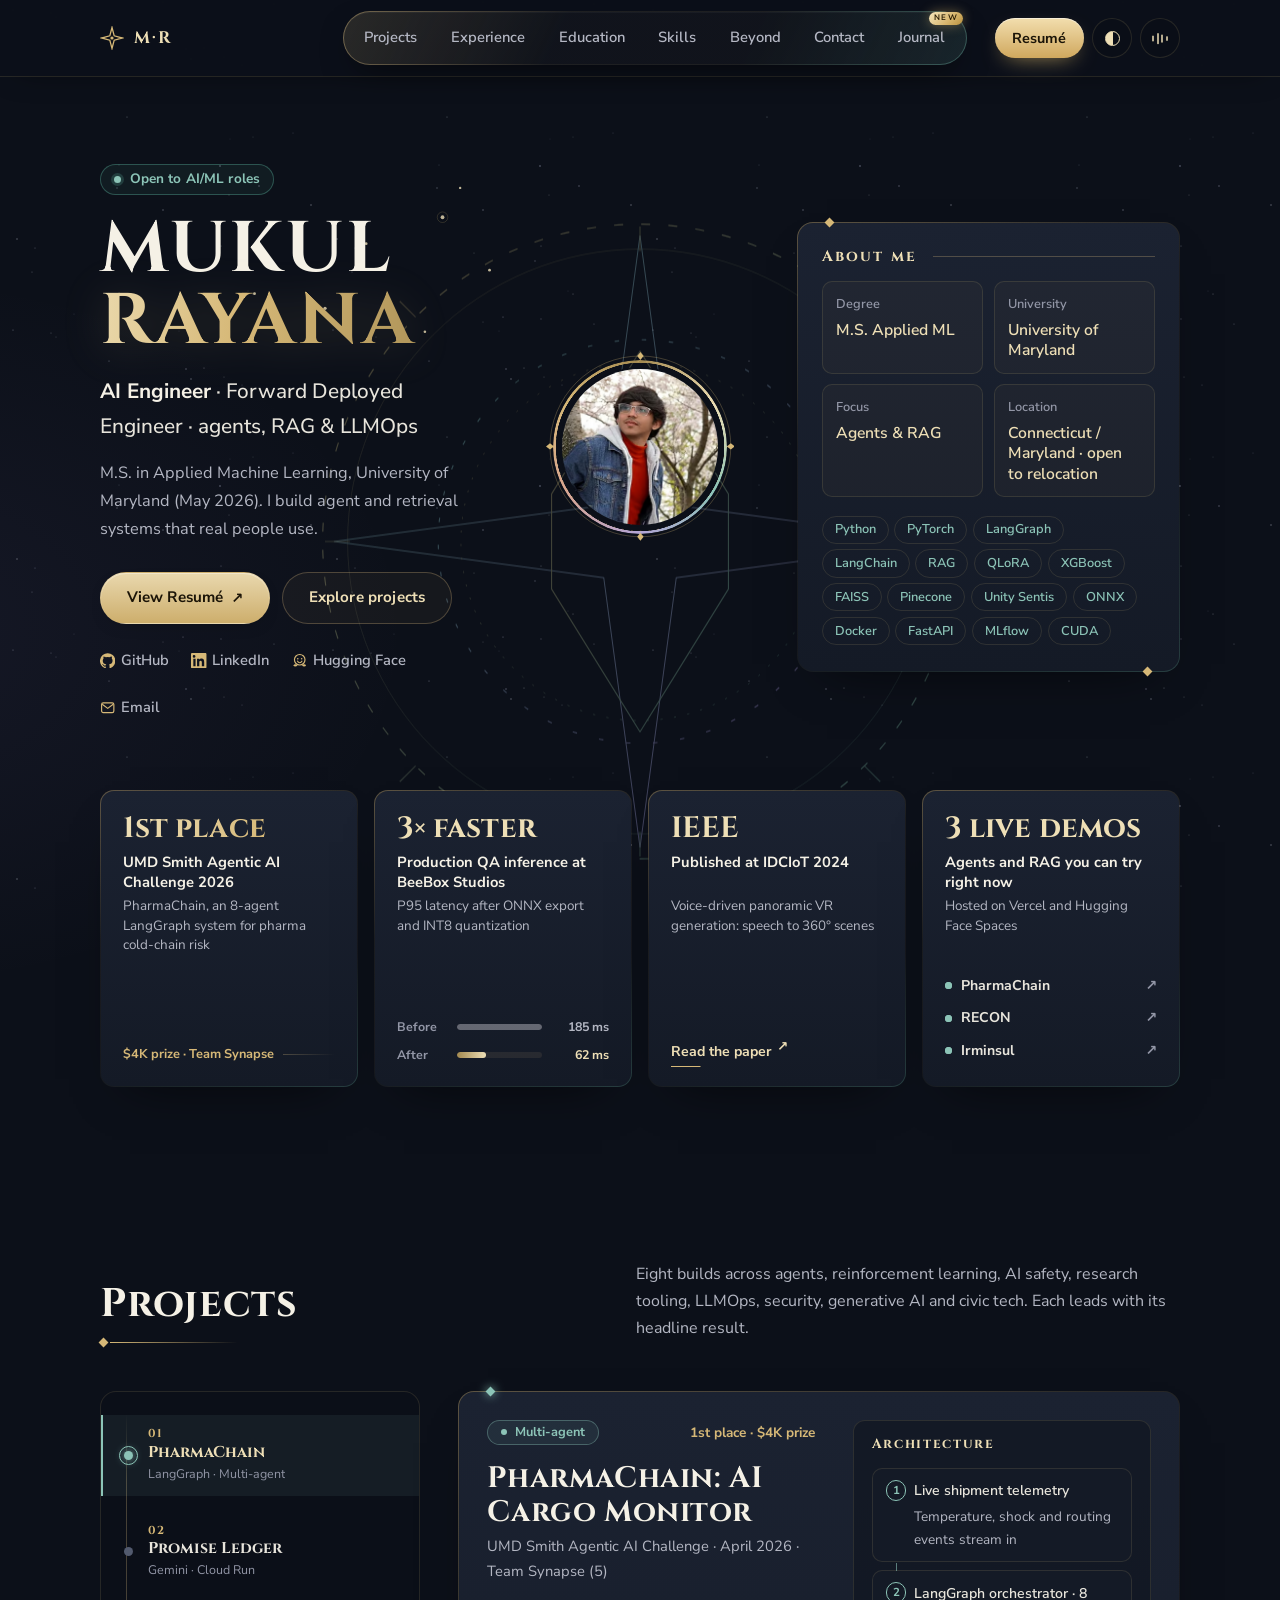
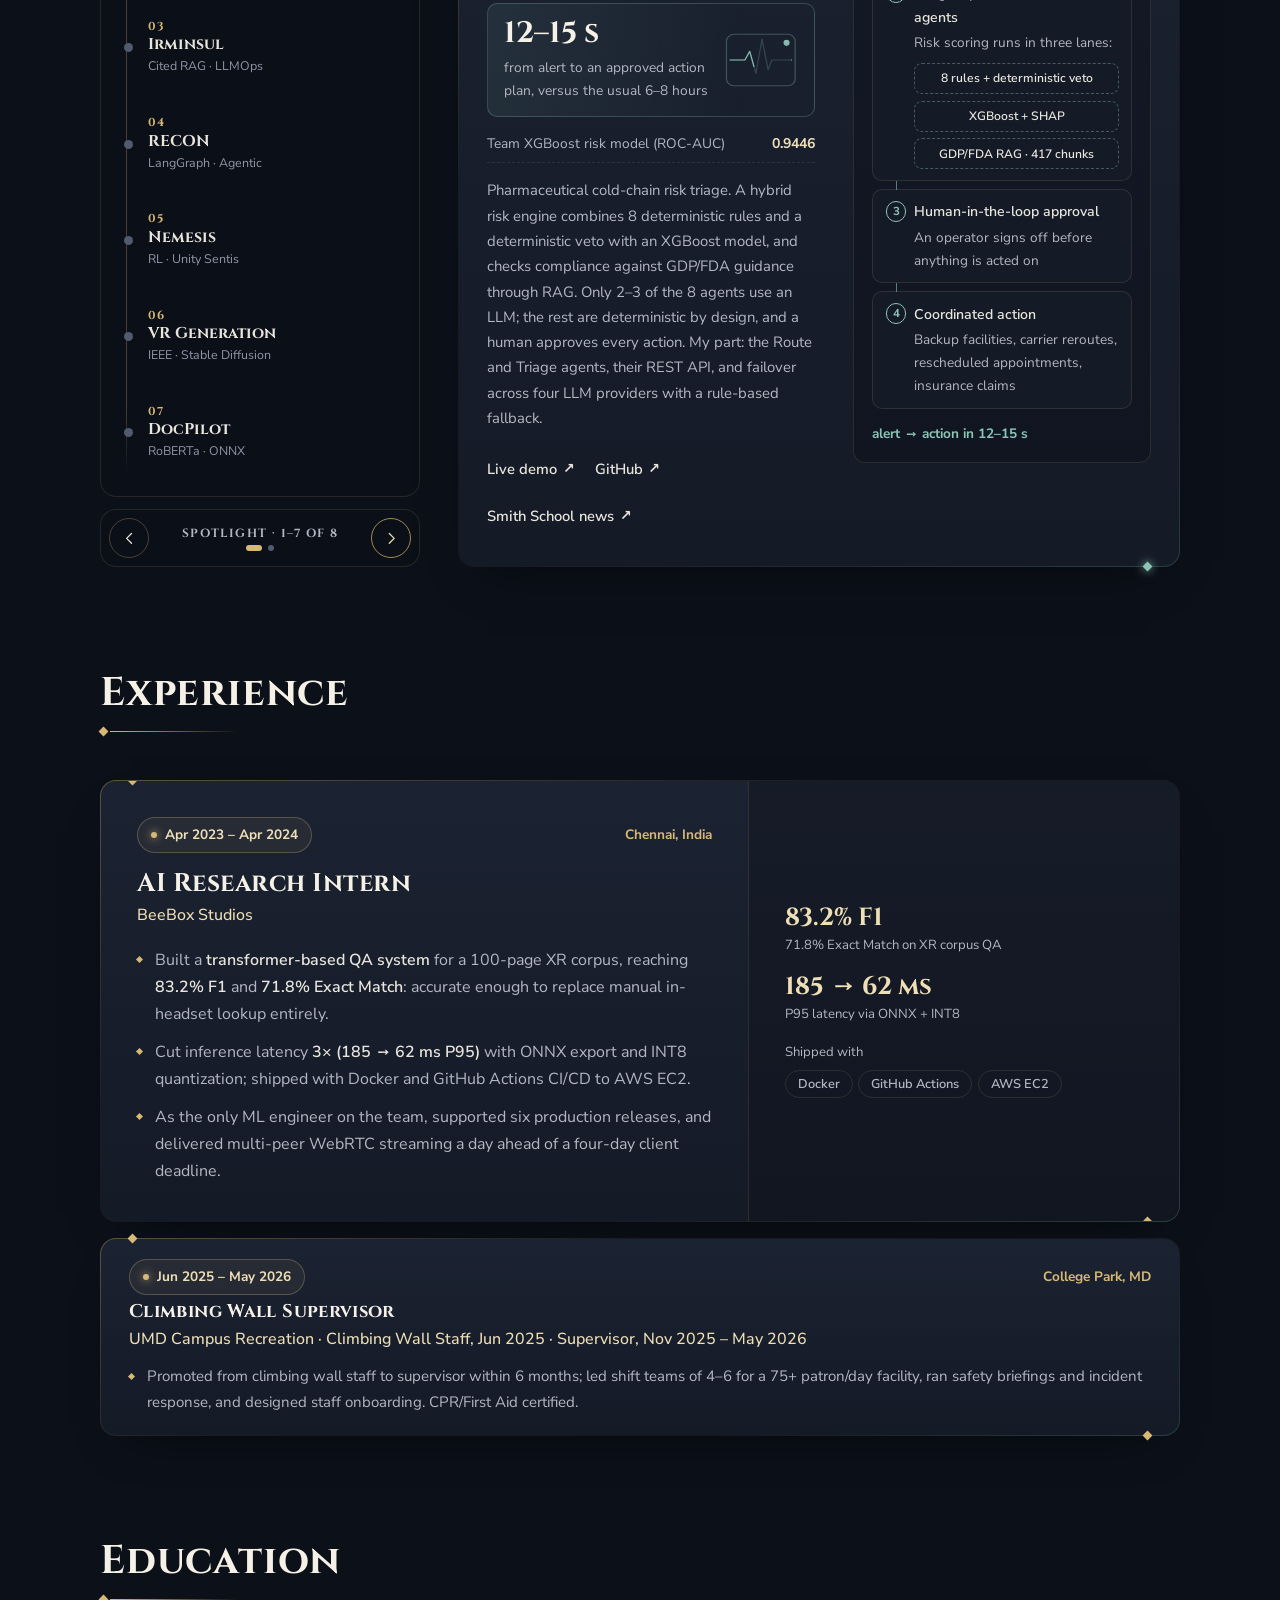
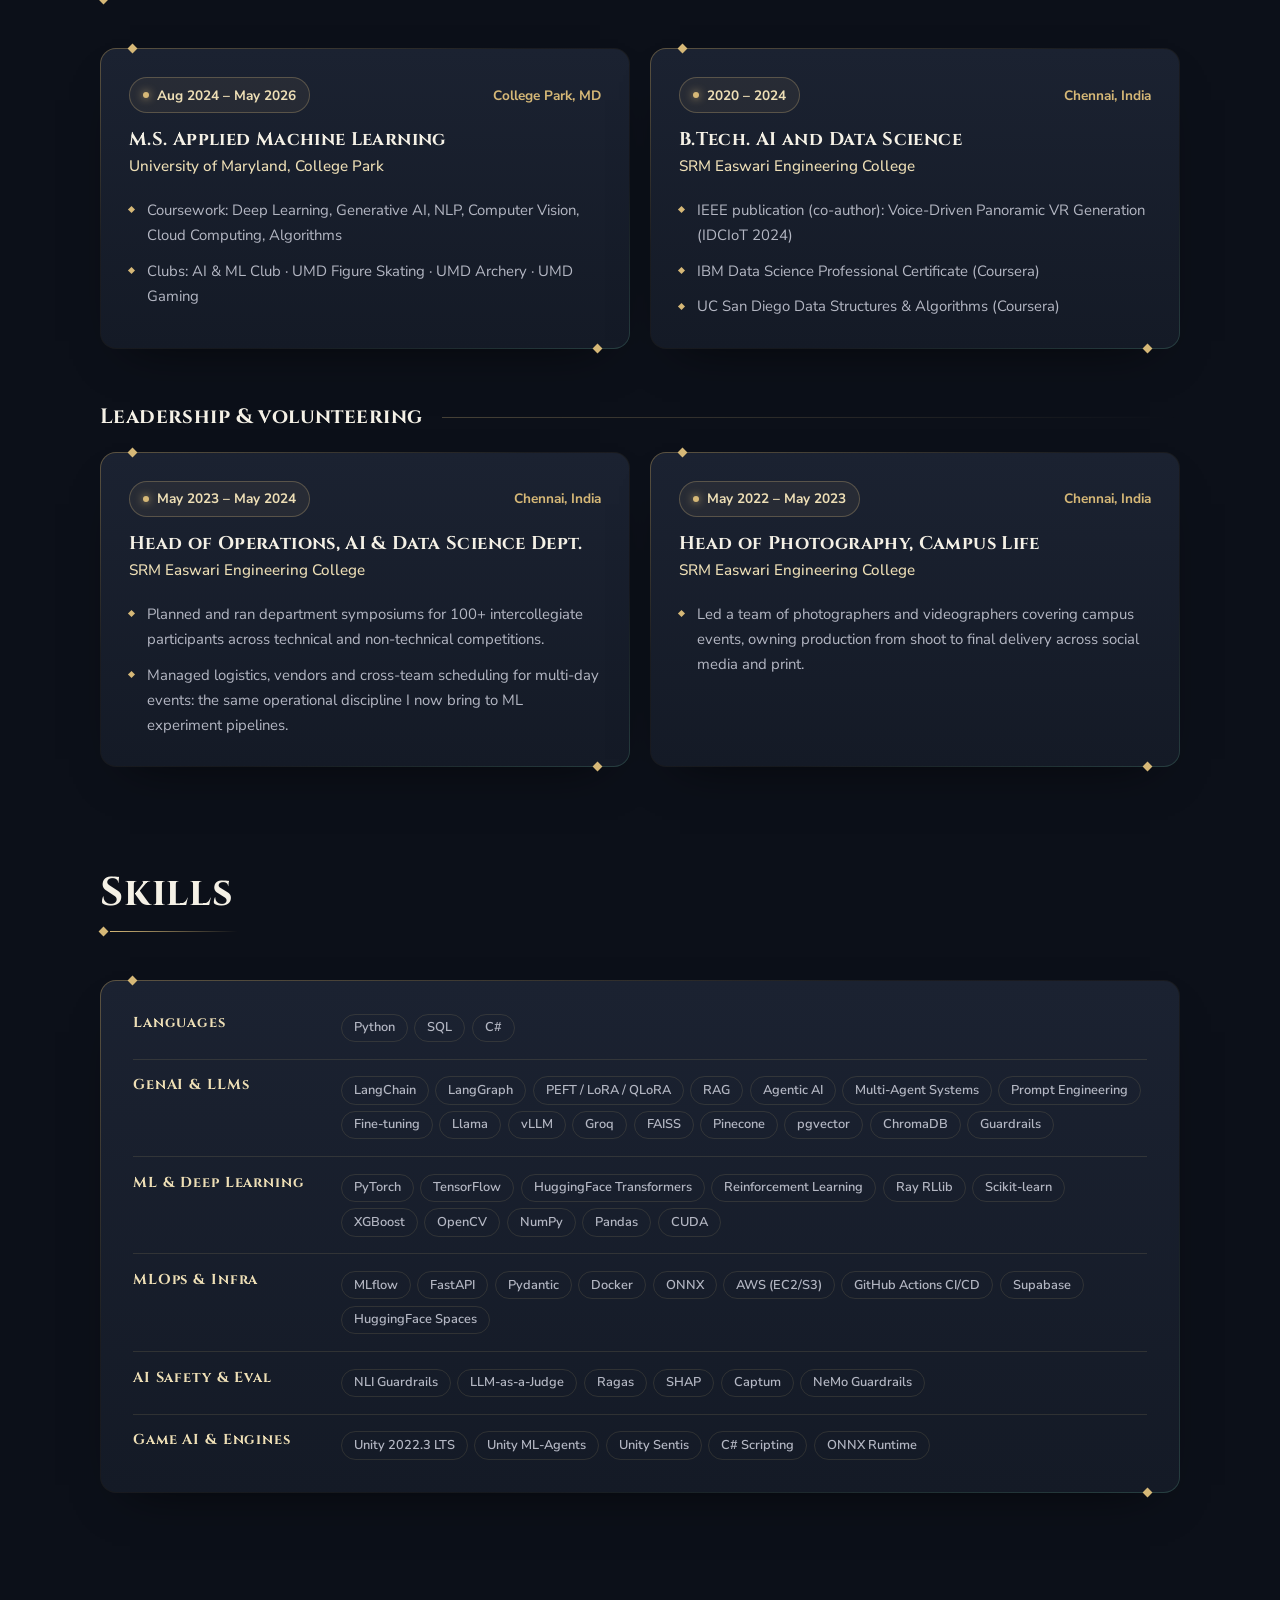
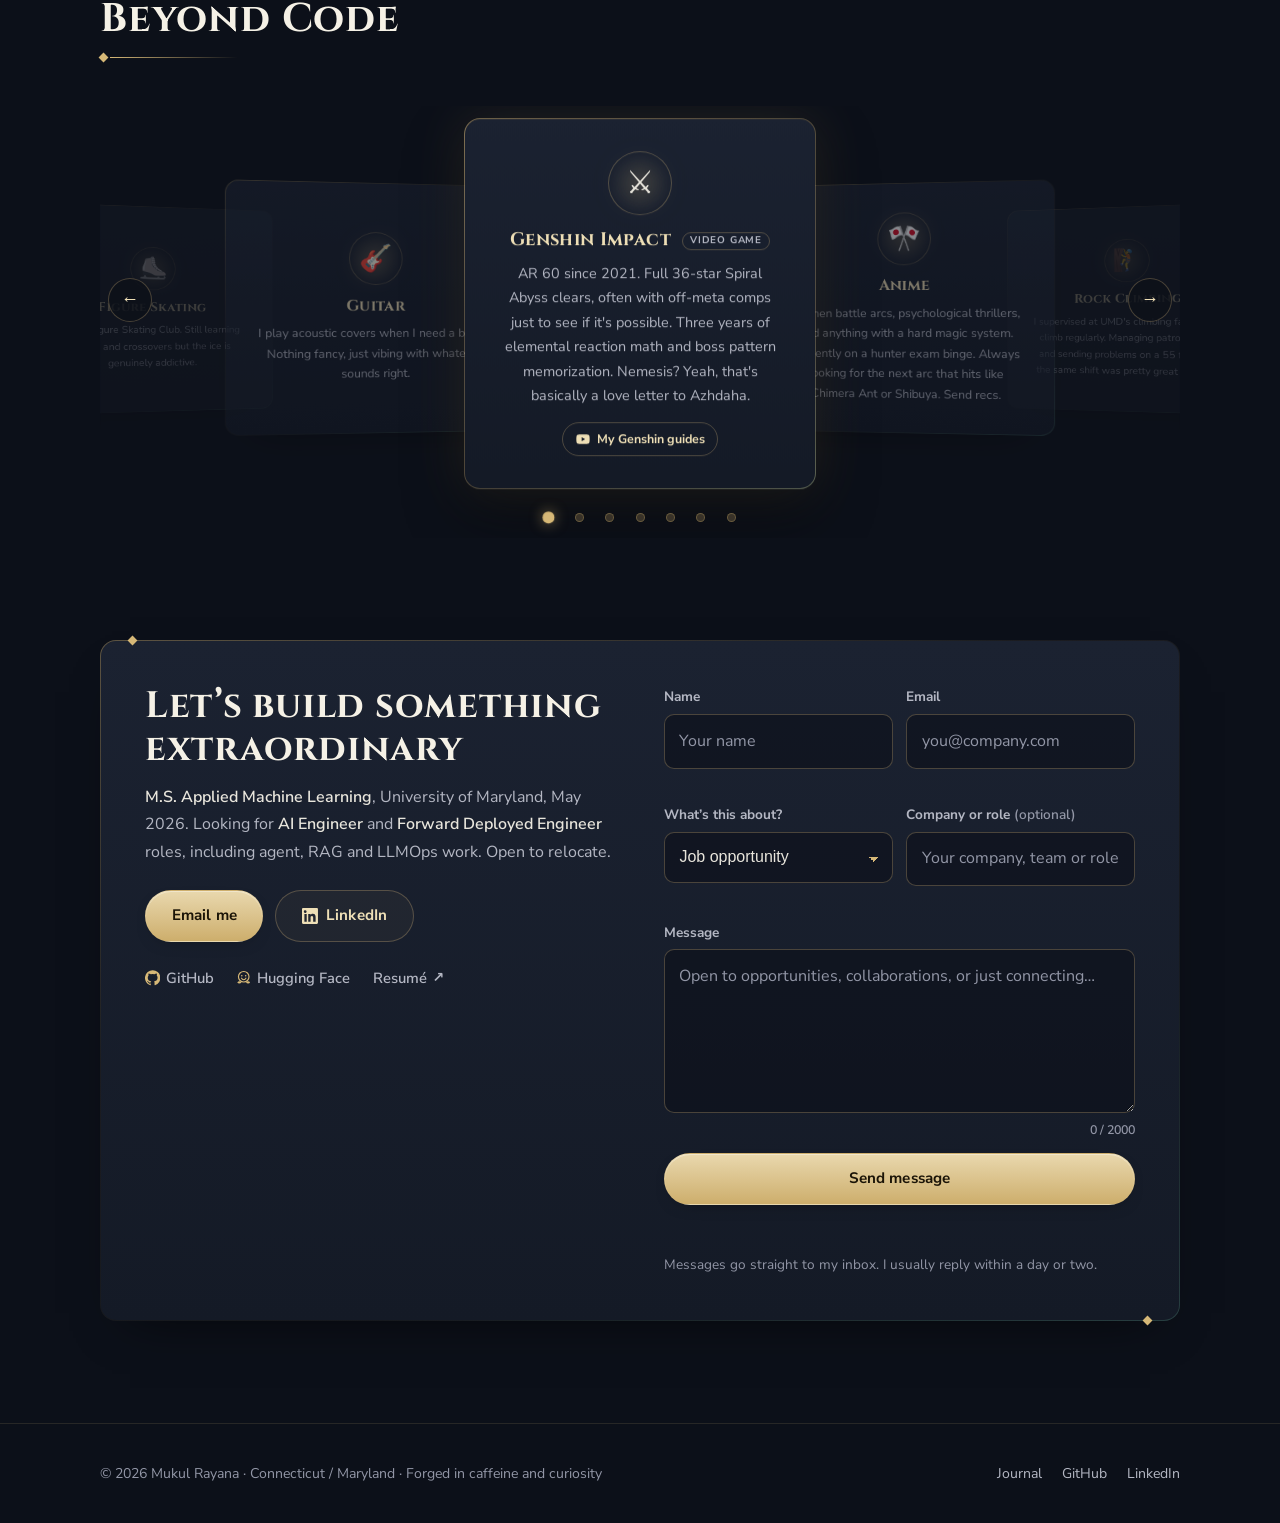
==== commit 78a092f5: "Adaptive quality tiers and a lighter motion budget - Four tiers (high, medium, light, lean) picked f" ====
--- a/index.html
+++ b/index.html
@@ -74,9 +74,9 @@
 @keyframes float{to{transform:translate(var(--tx),var(--ty)) scale(1.14)}}
 /* lite tier: fewer layers, no 3D/blur, still elegant */
 .lite .l-grid,.lite .motes,.lite .spotlight,.lite .shimmer{display:none}
-.lite .rune,.lite .rune .rune-inner,.lite .orb,.lite .hero h1 span,.lite .rays{animation:none}
+.lite .rune,.lite .rune .rune-inner,.lite .orb,.lite .hero h1 span,.lite .rays{animation-play-state:paused}
 .lite .rune-tilt{will-change:auto}
-.lite .orb:nth-child(n+3){display:none}
+.orb{transition:opacity .8s}.lite .orb:nth-child(n+3){opacity:0}
 .hero.is-off *,.hero.is-off *::before,.hero.is-off *::after{animation-play-state:paused!important}
 @keyframes rise{from{transform:translateY(18px)}}
 .hero-grid>*{animation:rise .9s cubic-bezier(.22,1,.36,1) both}
@@ -565,6 +565,20 @@
   .pager{padding:.25rem .35rem}.pg-btn{width:2rem;height:2rem}.pg-label{font-size:.62rem}
 }
 @media (prefers-reduced-motion:reduce){.m-hint i,.m-next.last{animation:none}.stage{transition:none}}
+
+/* performance: the gold sweeps and stat-icon motions are main-thread repaints, so they play in short bursts only while on screen (driven by home.js) */
+.hero h1 span,.foil{animation:none}
+.hero h1 span.sweep,.foil.sweep{animation:shineOnce 2.6s ease-in-out}
+@keyframes shineOnce{from{background-position:100% 0}to{background-position:-60% 0}}
+.mi:not(.mi-on) *{animation-play-state:paused!important}
+.section.off *,.section.off *::before,.section.off *::after{animation-play-state:paused!important}
+/* hidden project cards keep nothing animating: animation inside hidden elements falls back to the main thread */
+.stage>.art:not(.is-on) *,.stage>.art:not(.is-on) *::before,.stage>.art:not(.is-on) *::after{animation-play-state:paused!important}
+/* the hero's decorative layers wait until the page has arrived, then fade in: no layout jumps on slow connections */
+.layers{transition:opacity .8s ease}
+.js:not(.ready) .layers{visibility:hidden;opacity:0}
+@media (prefers-reduced-motion:reduce){.hero h1 span.sweep,.foil.sweep{animation:none}}
+
 </style>
 </head>
 <body>
--- a/assets/css/site.css
+++ b/assets/css/site.css
@@ -304,10 +304,13 @@
 
 /* "New" pill (journal cards + nav) */
 .new-pill{display:inline-flex;align-items:center;padding:.22rem .5rem .2rem;border-radius:999px;font:800 .62rem/1 var(--sans);letter-spacing:.14em;text-transform:uppercase;color:#2a1d05;background:linear-gradient(135deg,#f6e7bd,#d8b66e 60%,#b8913f);box-shadow:0 0 12px rgba(216,182,110,.45)}
-.nav-links a .new-pill{position:absolute;top:-.3rem;right:-.15rem;padding:.16rem .36rem .14rem;font-size:.5rem;animation:newGlow 2.4s ease-in-out infinite}
+.nav-links a .new-pill{position:absolute;top:-.3rem;right:-.15rem;padding:.16rem .36rem .14rem;font-size:.5rem}
+/* the glow is a pre-drawn halo that only fades (GPU-cheap), three pulses on arrival */
+.nav-links a .new-pill::after{content:"";position:absolute;inset:0;border-radius:inherit;box-shadow:0 0 18px rgba(216,182,110,.8);opacity:0;pointer-events:none;animation:newGlowO 2.4s ease-in-out 3}
+@keyframes newGlowO{50%{opacity:1}}
 @keyframes newGlow{50%{box-shadow:0 0 18px rgba(216,182,110,.8)}}
-@media (max-width:900px){.nav-links a .new-pill{position:static;margin-left:.5rem;vertical-align:.15em}}
-@media (prefers-reduced-motion:reduce){.nav-links a .new-pill{animation:none}}
+@media (max-width:900px){.nav-links a .new-pill{position:relative;margin-left:.5rem;vertical-align:.15em}}
+@media (prefers-reduced-motion:reduce){.nav-links a .new-pill,.nav-links a .new-pill::after{animation:none}}
 
 /* ─── midnight sky: the original deep-blue look, kept as an easter egg ───
    Default dark is the calm palette above. Unlock: click the logo star five times quickly, or type "midnight".
@@ -331,3 +334,10 @@
 :root:not(.midnight):not([data-theme="light"]) body{background-image:radial-gradient(1100px 620px at 82% -8%,rgba(226,170,120,.085),transparent 60%),radial-gradient(900px 600px at -10% 10%,rgba(150,132,214,.07),transparent 60%)}
 :root:not(.midnight):not([data-theme="light"]) .shimmer::before{opacity:.4}
 .sky-shift{transition:background-color .9s ease,color .9s ease}
+/* quality tiers (set in head.js): medium trims the extras, lean is the calm static version of the same design */
+[data-tier="medium"] body::after,[data-tier="medium"] .cosmos .shoot{display:none}
+[data-tier="medium"] .motes i:nth-child(n+7){display:none}
+[data-tier="medium"] .orb:nth-child(n+4){opacity:0}
+.lean .layers,.lean .motes,.lean .rays,.lean .shimmer,.lean .orbit,.lean .cosmos .st2,.lean .cosmos .st3,.lean .cosmos .shoot,.lean .spot{display:none}
+.lean *,.lean *::before,.lean *::after{animation:none!important}
+.lean .nav,.lean .nav-links,.lean .nav.is-scrolled{-webkit-backdrop-filter:none;backdrop-filter:none}
